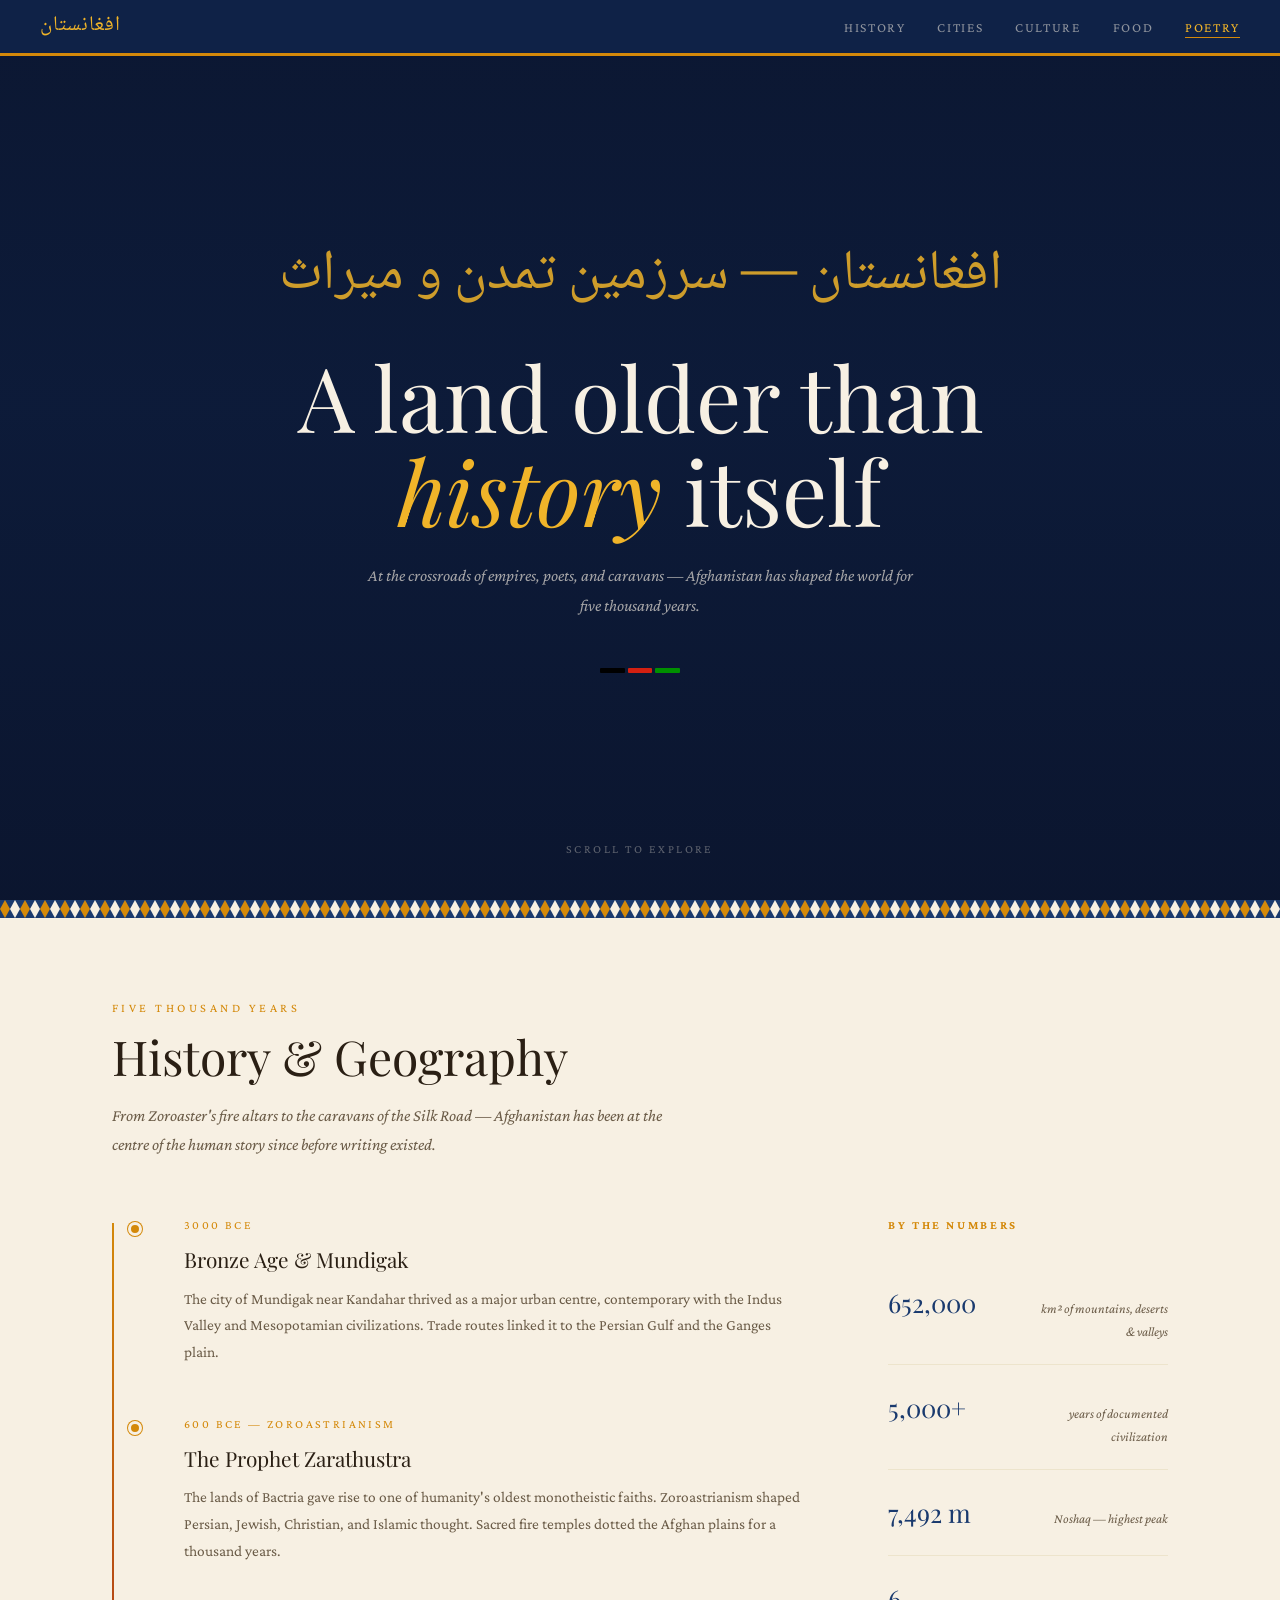
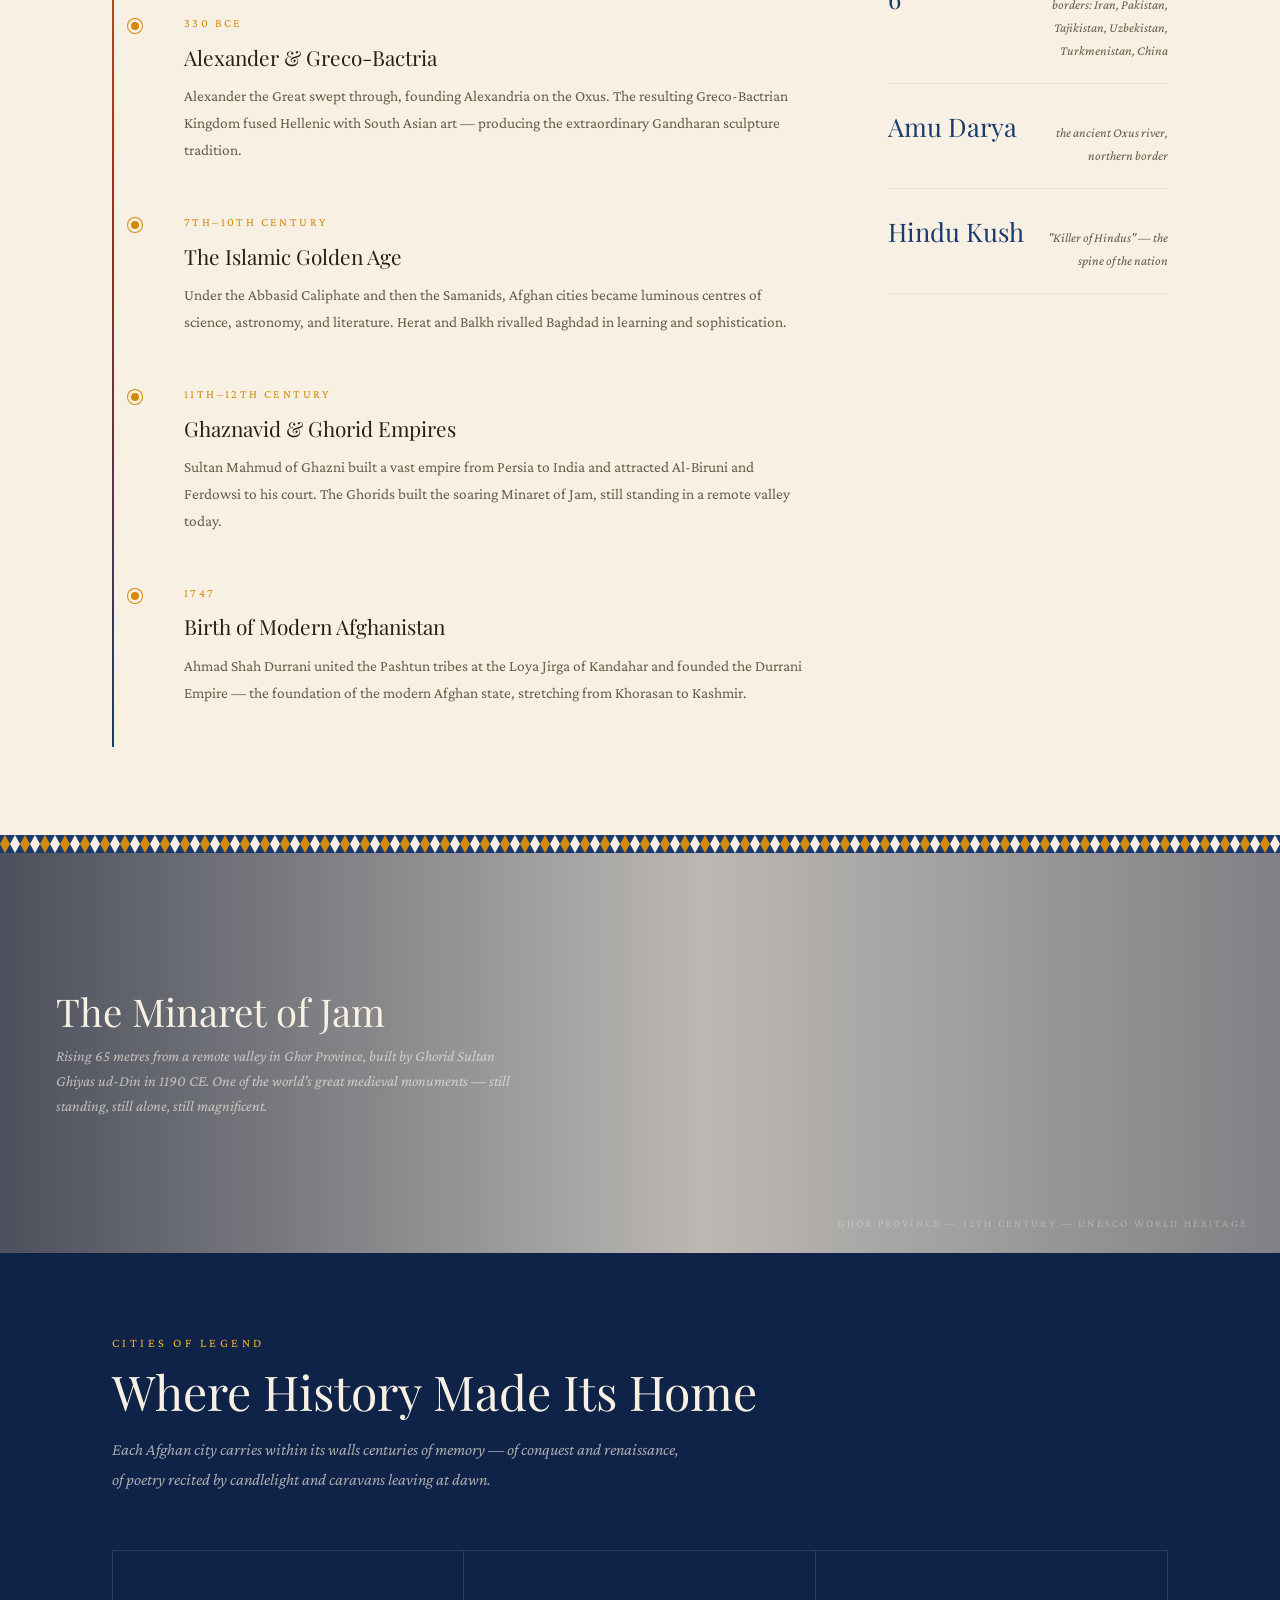
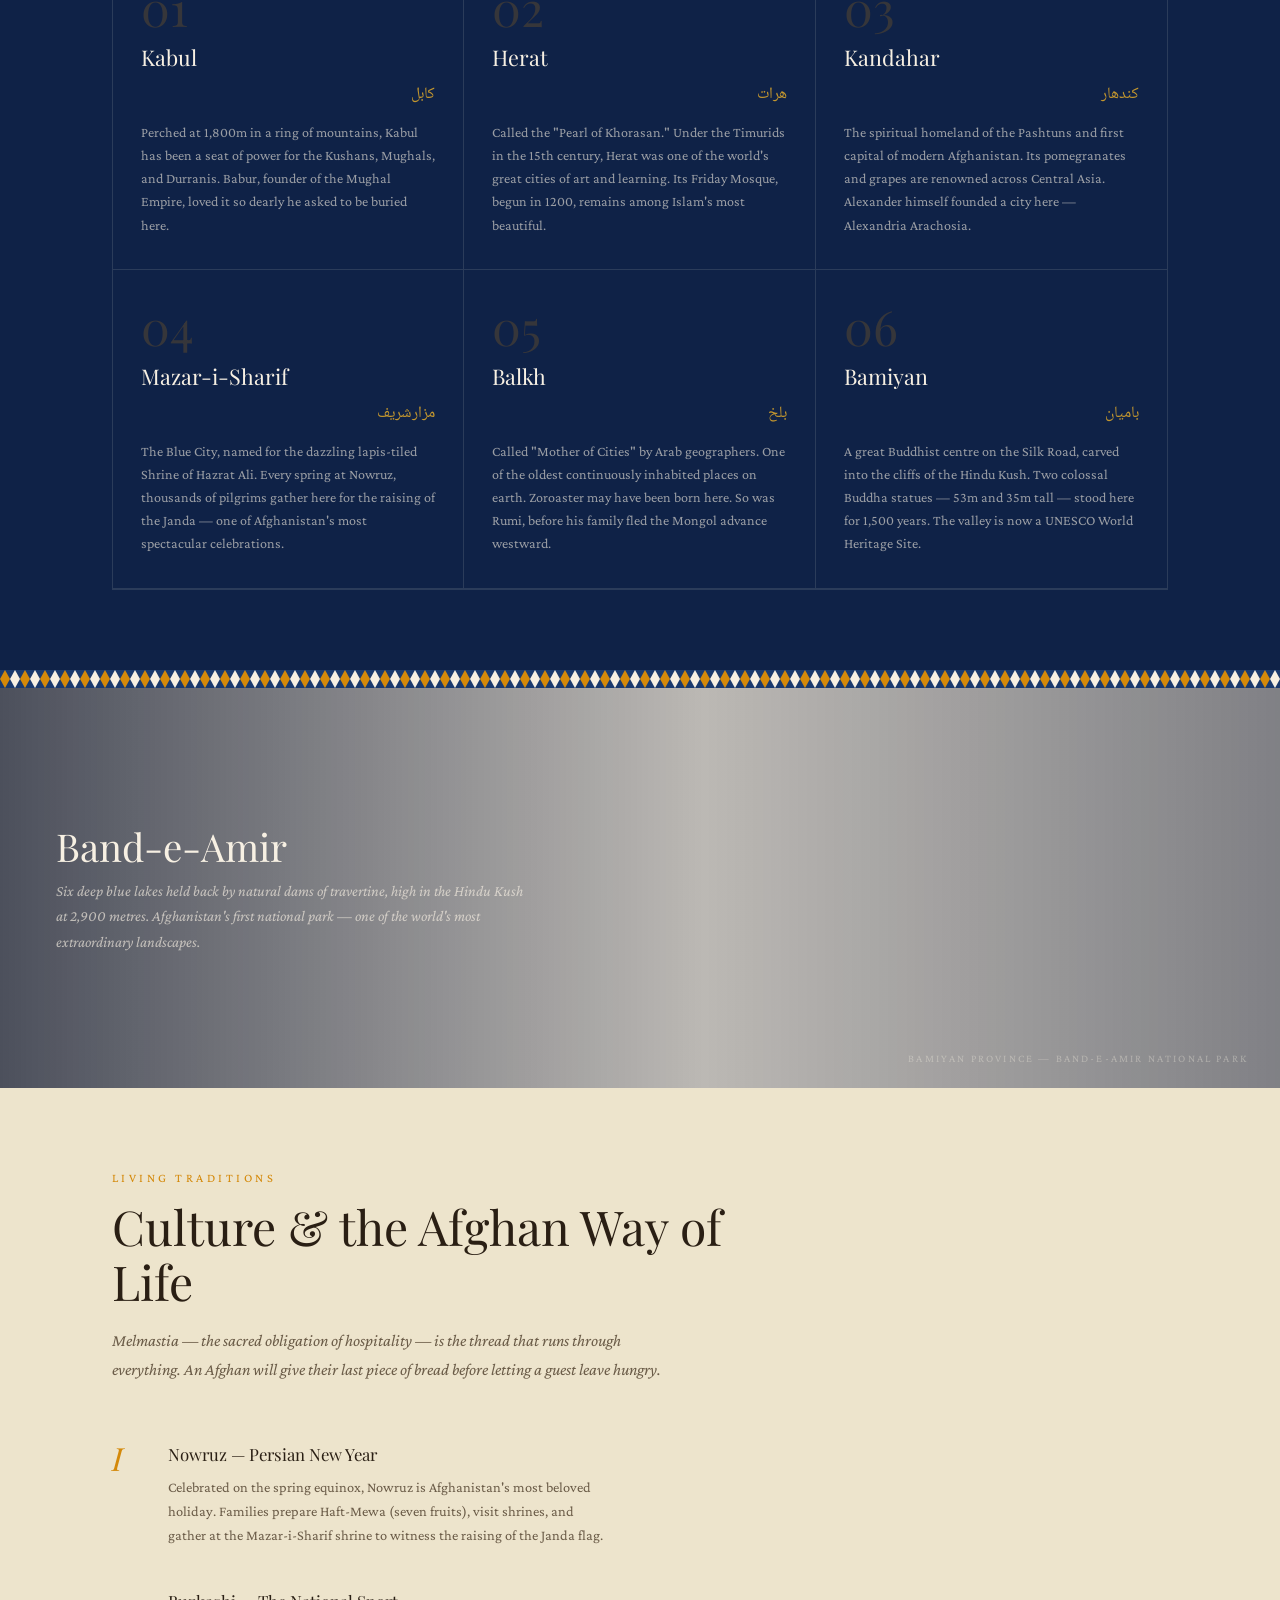
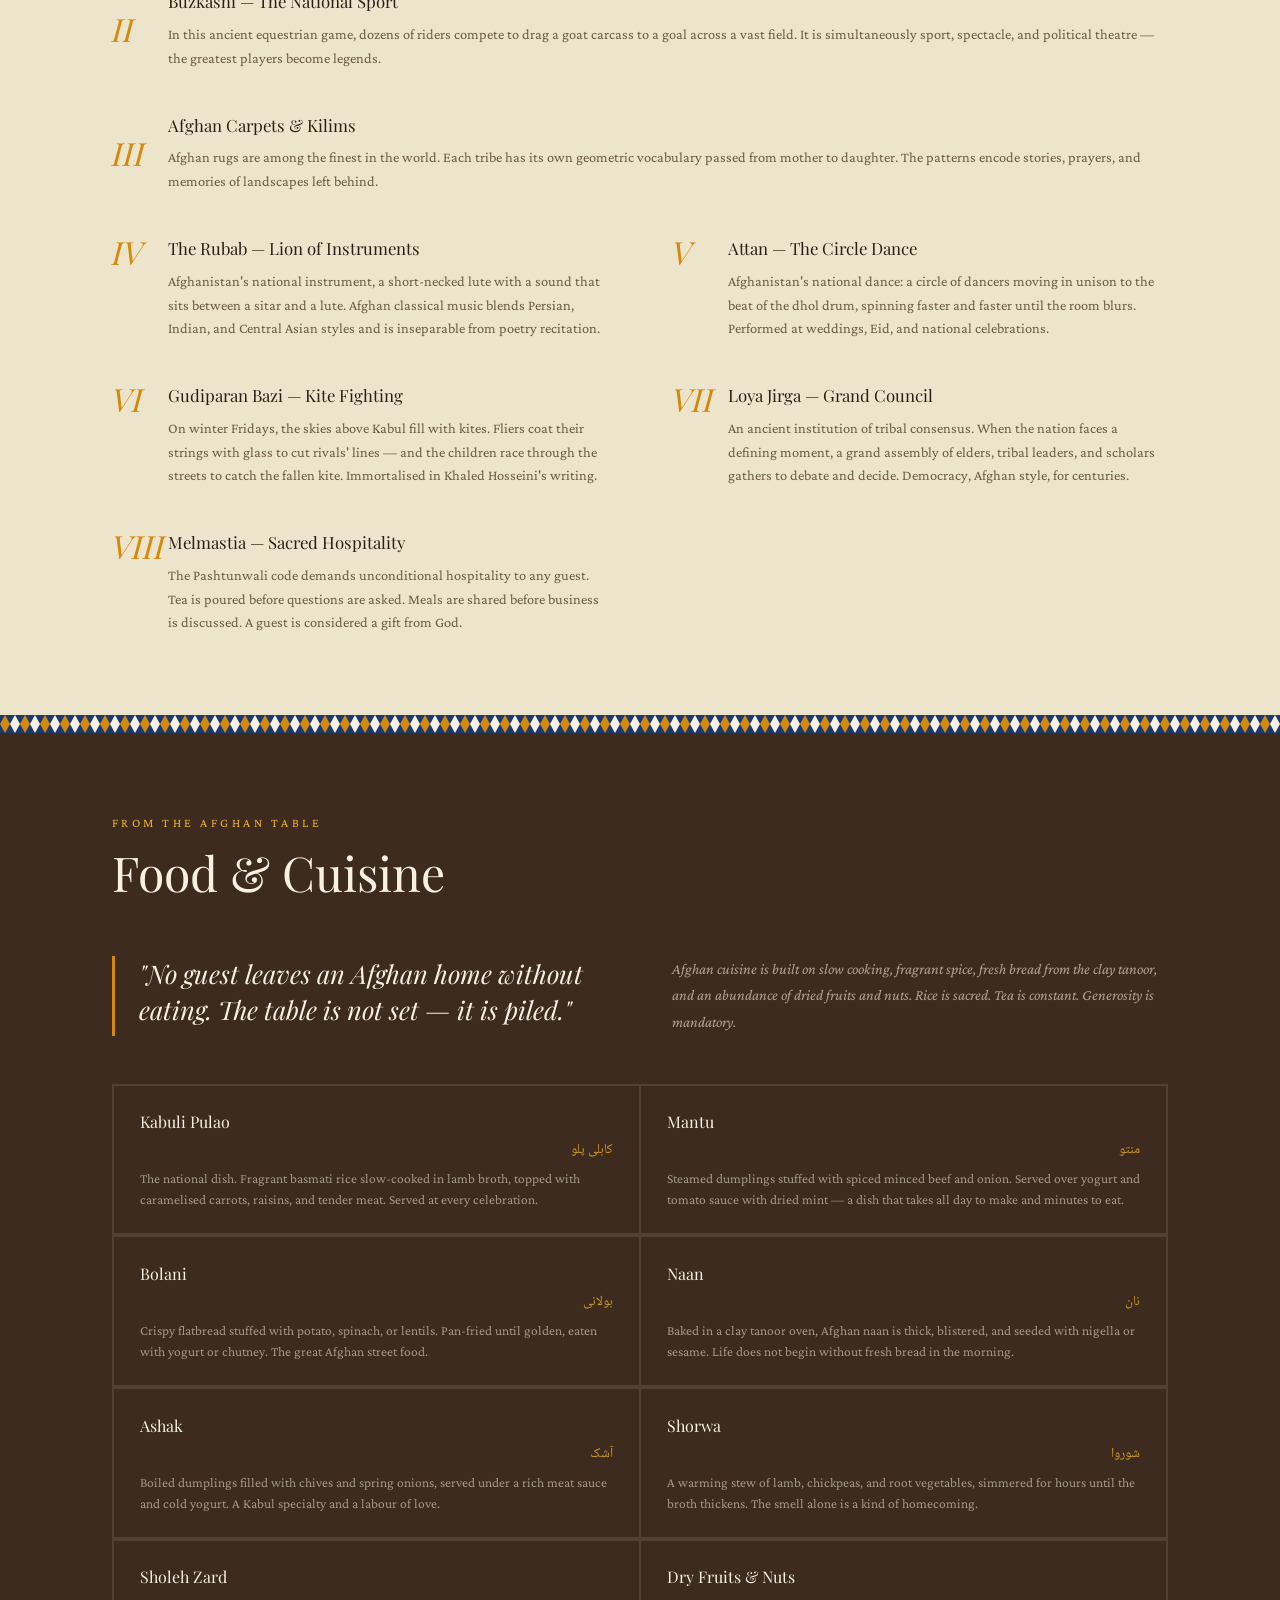
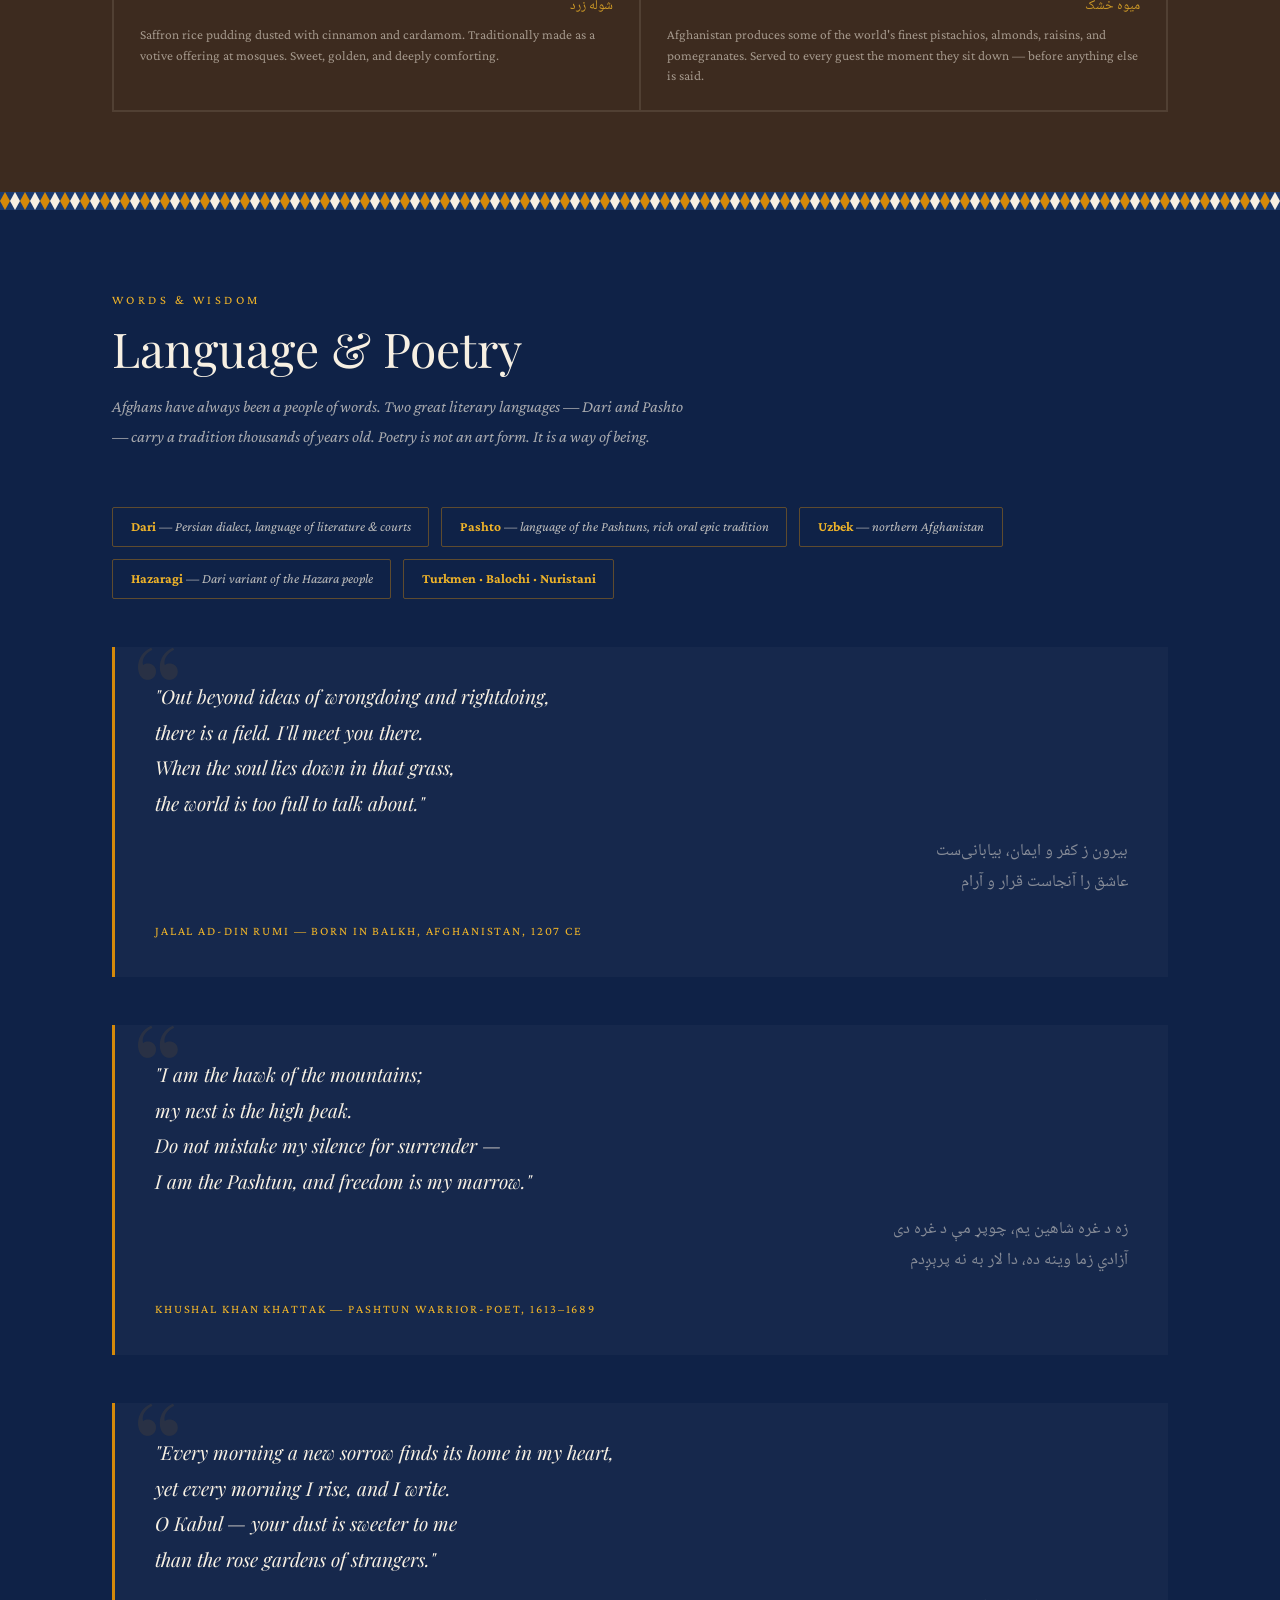
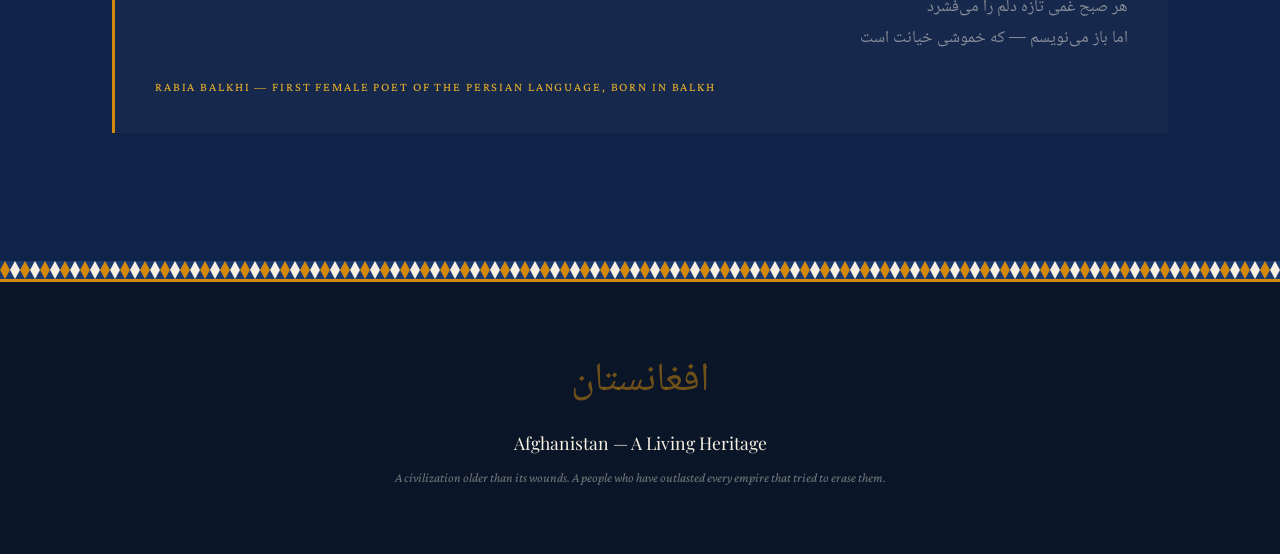
==== index.html @ 5bff072f "improved style" ====
<!DOCTYPE html>
<html lang="en">

<head>
  <meta charset="UTF-8" />
  <meta name="viewport" content="width=device-width, initial-scale=1.0" />
  <title>Afghanistan — A Living Heritage</title>
  <link rel="preconnect" href="https://fonts.googleapis.com">
  <link href="https://fonts.googleapis.com/css2?family=Playfair+Display:ital,wght@0,400;0,700;1,400&family=Crimson+Pro:ital,wght@0,400;0,600;1,400&family=Noto+Naskh+Arabic&display=swap" rel="stylesheet">
  <link rel="stylesheet" href="style.css">
</head>

<body>

  <!-- NAV -->
  <nav>
    <a class="wordmark" href="index.html" lang="fa">افغانستان</a>
    <button class="nav-toggle" id="navToggle" aria-label="Menu" aria-expanded="false">
      <span></span><span></span><span></span>
    </button>
    <ul id="navMenu">
      <li><a href="#history">History</a></li>
      <li><a href="#cities">Cities</a></li>
      <li><a href="#culture">Culture</a></li>
      <li><a href="#food">Food</a></li>
      <li><a href="#poetry">Poetry</a></li>
    </ul>
  </nav>

  <!-- HERO -->
  <div class="hero" style="background-image: linear-gradient(to bottom, rgba(10,18,40,0.68) 0%, rgba(10,18,40,0.45) 45%, rgba(10,18,40,0.78) 100%), url('https://upload.wikimedia.org/wikipedia/commons/thumb/b/b2/Lake_in_National_park_in_Band-e_Amir%2C_Bamyan.JPG/1280px-Lake_in_National_park_in_Band-e_Amir%2C_Bamyan.JPG');">
    <div class="hero-dari" lang="fa">افغانستان — سرزمین تمدن و میراث</div>
    <h1>A land older than<br /><em>history</em> itself</h1>
    <p class="hero-sub">At the crossroads of empires, poets, and caravans — Afghanistan has shaped the world for five thousand years.</p>
    <div class="flag-bar">
      <span class="bl"></span>
      <span class="rd"></span>
      <span class="gn"></span>
    </div>
    <div class="hero-scroll">Scroll to explore</div>
  </div>

  <div class="carpet-border"></div>

  <!-- HISTORY -->
  <div class="section-light" id="history">
    <div class="wrap">
      <div class="sh">
        <span class="kicker">Five Thousand Years</span>
        <h2>History &amp; Geography</h2>
        <p class="intro">From Zoroaster's fire altars to the caravans of the Silk Road — Afghanistan has been at the centre of the human story since before writing existed.</p>
      </div>

      <div class="history-layout">
        <div class="timeline">
          <div class="tl-item">
            <div class="era">3000 BCE</div>
            <h3>Bronze Age &amp; Mundigak</h3>
            <p>The city of Mundigak near Kandahar thrived as a major urban centre, contemporary with the Indus Valley and Mesopotamian civilizations. Trade routes linked it to the Persian Gulf and the Ganges plain.</p>
          </div>
          <div class="tl-item">
            <div class="era">600 BCE — Zoroastrianism</div>
            <h3>The Prophet Zarathustra</h3>
            <p>The lands of Bactria gave rise to one of humanity's oldest monotheistic faiths. Zoroastrianism shaped Persian, Jewish, Christian, and Islamic thought. Sacred fire temples dotted the Afghan plains for a thousand years.</p>
          </div>
          <div class="tl-item">
            <div class="era">330 BCE</div>
            <h3>Alexander &amp; Greco-Bactria</h3>
            <p>Alexander the Great swept through, founding Alexandria on the Oxus. The resulting Greco-Bactrian Kingdom fused Hellenic with South Asian art — producing the extraordinary Gandharan sculpture tradition.</p>
          </div>
          <div class="tl-item">
            <div class="era">7th–10th Century</div>
            <h3>The Islamic Golden Age</h3>
            <p>Under the Abbasid Caliphate and then the Samanids, Afghan cities became luminous centres of science, astronomy, and literature. Herat and Balkh rivalled Baghdad in learning and sophistication.</p>
          </div>
          <div class="tl-item">
            <div class="era">11th–12th Century</div>
            <h3>Ghaznavid &amp; Ghorid Empires</h3>
            <p>Sultan Mahmud of Ghazni built a vast empire from Persia to India and attracted Al-Biruni and Ferdowsi to his court. The Ghorids built the soaring Minaret of Jam, still standing in a remote valley today.</p>
          </div>
          <div class="tl-item">
            <div class="era">1747</div>
            <h3>Birth of Modern Afghanistan</h3>
            <p>Ahmad Shah Durrani united the Pashtun tribes at the Loya Jirga of Kandahar and founded the Durrani Empire — the foundation of the modern Afghan state, stretching from Khorasan to Kashmir.</p>
          </div>
        </div>

        <div class="geo-aside">
          <h3>By the Numbers</h3>
          <div class="geo-stat">
            <span class="val">652,000</span>
            <span class="lbl">km² of mountains, deserts &amp; valleys</span>
          </div>
          <div class="geo-stat">
            <span class="val">5,000+</span>
            <span class="lbl">years of documented civilization</span>
          </div>
          <div class="geo-stat">
            <span class="val">7,492 m</span>
            <span class="lbl">Noshaq — highest peak</span>
          </div>
          <div class="geo-stat">
            <span class="val">6</span>
            <span class="lbl">borders: Iran, Pakistan, Tajikistan, Uzbekistan, Turkmenistan, China</span>
          </div>
          <div class="geo-stat">
            <span class="val">Amu Darya</span>
            <span class="lbl">the ancient Oxus river, northern border</span>
          </div>
          <div class="geo-stat">
            <span class="val">Hindu Kush</span>
            <span class="lbl">"Killer of Hindus" — the spine of the nation</span>
          </div>
        </div>
      </div>
    </div>
  </div>

  <div class="carpet-border invert"></div>

  <!-- PHOTO BREAK: Minaret of Jam -->
  <div class="photo-break" style="background-image: url('https://upload.wikimedia.org/wikipedia/commons/thumb/2/22/Minaret_of_Jam_from_Hari_rud_bank.jpg/1280px-Minaret_of_Jam_from_Hari_rud_bank.jpg');">
    <div class="photo-break-text">
      <h3>The Minaret of Jam</h3>
      <p>Rising 65 metres from a remote valley in Ghor Province, built by Ghorid Sultan Ghiyas ud-Din in 1190 CE. One of the world's great medieval monuments — still standing, still alone, still magnificent.</p>
    </div>
    <span class="photo-break-caption">Ghor Province &mdash; 12th Century &mdash; UNESCO World Heritage</span>
  </div>

  <!-- CITIES -->
  <div class="section-dark" id="cities">
    <div class="wrap">
      <div class="sh">
        <span class="kicker">Cities of Legend</span>
        <h2>Where History Made Its Home</h2>
        <p class="intro">Each Afghan city carries within its walls centuries of memory — of conquest and renaissance, of poetry recited by candlelight and caravans leaving at dawn.</p>
      </div>

      <div class="cities-grid">
        <div class="city-card">
          <img class="city-img" src="https://upload.wikimedia.org/wikipedia/commons/thumb/5/5b/Kabul_Afghanistan%2C_place_where_I_live.jpg/640px-Kabul_Afghanistan%2C_place_where_I_live.jpg" alt="Kabul city view" loading="lazy" onerror="this.style.display='none'">
          <div class="city-num">01</div>
          <h3>Kabul</h3>
          <div class="city-dari" lang="fa">کابل</div>
          <p>Perched at 1,800m in a ring of mountains, Kabul has been a seat of power for the Kushans, Mughals, and Durranis. Babur, founder of the Mughal Empire, loved it so dearly he asked to be buried here.</p>
        </div>
        <div class="city-card">
          <img class="city-img" src="https://upload.wikimedia.org/wikipedia/commons/thumb/a/a4/Friday_Mosque_in_Herat%2C_Afghanistan.jpg/640px-Friday_Mosque_in_Herat%2C_Afghanistan.jpg" alt="Herat Friday Mosque" loading="lazy" onerror="this.style.display='none'">
          <div class="city-num">02</div>
          <h3>Herat</h3>
          <div class="city-dari" lang="fa">هرات</div>
          <p>Called the "Pearl of Khorasan." Under the Timurids in the 15th century, Herat was one of the world's great cities of art and learning. Its Friday Mosque, begun in 1200, remains among Islam's most beautiful.</p>
        </div>
        <div class="city-card">
          <img class="city-img" src="https://upload.wikimedia.org/wikipedia/commons/thumb/5/52/Mountains_in_Afghanistan.JPG/640px-Mountains_in_Afghanistan.JPG" alt="Kandahar region landscape" loading="lazy" onerror="this.style.display='none'">
          <div class="city-num">03</div>
          <h3>Kandahar</h3>
          <div class="city-dari" lang="fa">کندهار</div>
          <p>The spiritual homeland of the Pashtuns and first capital of modern Afghanistan. Its pomegranates and grapes are renowned across Central Asia. Alexander himself founded a city here — Alexandria Arachosia.</p>
        </div>
        <div class="city-card">
          <img class="city-img" src="https://upload.wikimedia.org/wikipedia/commons/thumb/5/59/Rowza_Shrine_Hazrat_Ali_Mazar-e_Sharif_Afghanistan.jpg/640px-Rowza_Shrine_Hazrat_Ali_Mazar-e_Sharif_Afghanistan.jpg" alt="Shrine of Hazrat Ali, Mazar-i-Sharif" loading="lazy" onerror="this.style.display='none'">
          <div class="city-num">04</div>
          <h3>Mazar-i-Sharif</h3>
          <div class="city-dari" lang="fa">مزارشریف</div>
          <p>The Blue City, named for the dazzling lapis-tiled Shrine of Hazrat Ali. Every spring at Nowruz, thousands of pilgrims gather here for the raising of the Janda — one of Afghanistan's most spectacular celebrations.</p>
        </div>
        <div class="city-card">
          <img class="city-img" src="https://upload.wikimedia.org/wikipedia/commons/thumb/0/0e/Balkh_Afghanistan.jpg/640px-Balkh_Afghanistan.jpg" alt="Balkh ancient city" loading="lazy" onerror="this.style.display='none'">
          <div class="city-num">05</div>
          <h3>Balkh</h3>
          <div class="city-dari" lang="fa">بلخ</div>
          <p>Called "Mother of Cities" by Arab geographers. One of the oldest continuously inhabited places on earth. Zoroaster may have been born here. So was Rumi, before his family fled the Mongol advance westward.</p>
        </div>
        <div class="city-card">
          <img class="city-img" src="https://upload.wikimedia.org/wikipedia/commons/thumb/1/16/Bamyan_Valley_in_2012.jpg/640px-Bamyan_Valley_in_2012.jpg" alt="Bamiyan Valley" loading="lazy" onerror="this.style.display='none'">
          <div class="city-num">06</div>
          <h3>Bamiyan</h3>
          <div class="city-dari" lang="fa">بامیان</div>
          <p>A great Buddhist centre on the Silk Road, carved into the cliffs of the Hindu Kush. Two colossal Buddha statues — 53m and 35m tall — stood here for 1,500 years. The valley is now a UNESCO World Heritage Site.</p>
        </div>
      </div>
    </div>
  </div>

  <div class="carpet-border"></div>

  <!-- PHOTO BREAK: Band-e-Amir -->
  <div class="photo-break" style="background-image: url('https://upload.wikimedia.org/wikipedia/commons/thumb/b/b2/Lake_in_National_park_in_Band-e_Amir%2C_Bamyan.JPG/1280px-Lake_in_National_park_in_Band-e_Amir%2C_Bamyan.JPG'); background-position: center 60%;">
    <div class="photo-break-text">
      <h3>Band-e-Amir</h3>
      <p>Six deep blue lakes held back by natural dams of travertine, high in the Hindu Kush at 2,900 metres. Afghanistan's first national park — one of the world's most extraordinary landscapes.</p>
    </div>
    <span class="photo-break-caption">Bamiyan Province &mdash; Band-e-Amir National Park</span>
  </div>

  <!-- CULTURE -->
  <div class="section-parch" id="culture">
    <div class="wrap">
      <div class="sh">
        <span class="kicker">Living Traditions</span>
        <h2>Culture &amp; the Afghan Way of Life</h2>
        <p class="intro">Melmastia — the sacred obligation of hospitality — is the thread that runs through everything. An Afghan will give their last piece of bread before letting a guest leave hungry.</p>
      </div>

      <div class="culture-grid">
        <div class="cult-item">
          <span class="marker">I</span>
          <div>
            <h3>Nowruz — Persian New Year</h3>
            <p>Celebrated on the spring equinox, Nowruz is Afghanistan's most beloved holiday. Families prepare Haft-Mewa (seven fruits), visit shrines, and gather at the Mazar-i-Sharif shrine to witness the raising of the Janda flag.</p>
          </div>
        </div>
        <div class="cult-item-wide cult-item">
          <img src="https://upload.wikimedia.org/wikipedia/commons/thumb/a/a5/Nowruz_Buzkashi_Match_in_Mazar_%285778260045%29.jpg/640px-Nowruz_Buzkashi_Match_in_Mazar_%285778260045%29.jpg" alt="Buzkashi match in Mazar-i-Sharif" loading="lazy" onerror="this.style.display='none'">
          <span class="marker">II</span>
          <div>
            <h3>Buzkashi — The National Sport</h3>
            <p>In this ancient equestrian game, dozens of riders compete to drag a goat carcass to a goal across a vast field. It is simultaneously sport, spectacle, and political theatre — the greatest players become legends.</p>
          </div>
        </div>
        <div class="cult-item-wide cult-item">
          <img src="https://upload.wikimedia.org/wikipedia/commons/thumb/8/87/Afghan_Carpet_Seller.jpg/640px-Afghan_Carpet_Seller.jpg" alt="Afghan carpet seller" loading="lazy" onerror="this.style.display='none'">
          <span class="marker">III</span>
          <div>
            <h3>Afghan Carpets &amp; Kilims</h3>
            <p>Afghan rugs are among the finest in the world. Each tribe has its own geometric vocabulary passed from mother to daughter. The patterns encode stories, prayers, and memories of landscapes left behind.</p>
          </div>
        </div>
        <div class="cult-item">
          <span class="marker">IV</span>
          <div>
            <h3>The Rubab — Lion of Instruments</h3>
            <p>Afghanistan's national instrument, a short-necked lute with a sound that sits between a sitar and a lute. Afghan classical music blends Persian, Indian, and Central Asian styles and is inseparable from poetry recitation.</p>
          </div>
        </div>
        <div class="cult-item">
          <span class="marker">V</span>
          <div>
            <h3>Attan — The Circle Dance</h3>
            <p>Afghanistan's national dance: a circle of dancers moving in unison to the beat of the dhol drum, spinning faster and faster until the room blurs. Performed at weddings, Eid, and national celebrations.</p>
          </div>
        </div>
        <div class="cult-item">
          <span class="marker">VI</span>
          <div>
            <h3>Gudiparan Bazi — Kite Fighting</h3>
            <p>On winter Fridays, the skies above Kabul fill with kites. Fliers coat their strings with glass to cut rivals' lines — and the children race through the streets to catch the fallen kite. Immortalised in Khaled Hosseini's writing.</p>
          </div>
        </div>
        <div class="cult-item">
          <span class="marker">VII</span>
          <div>
            <h3>Loya Jirga — Grand Council</h3>
            <p>An ancient institution of tribal consensus. When the nation faces a defining moment, a grand assembly of elders, tribal leaders, and scholars gathers to debate and decide. Democracy, Afghan style, for centuries.</p>
          </div>
        </div>
        <div class="cult-item">
          <span class="marker">VIII</span>
          <div>
            <h3>Melmastia — Sacred Hospitality</h3>
            <p>The Pashtunwali code demands unconditional hospitality to any guest. Tea is poured before questions are asked. Meals are shared before business is discussed. A guest is considered a gift from God.</p>
          </div>
        </div>
      </div>
    </div>
  </div>

  <div class="carpet-border invert"></div>

  <!-- FOOD -->
  <div class="section-earth" id="food">
    <div class="wrap">
      <div class="sh">
        <span class="kicker">From the Afghan Table</span>
        <h2>Food &amp; Cuisine</h2>
      </div>

      <div class="food-intro-layout">
        <p class="food-quote">"No guest leaves an Afghan home without eating. The table is not set — it is piled."</p>
        <p style="color:rgba(247,240,227,0.6); font-style:italic; font-size:0.95rem; align-self:center;">
          Afghan cuisine is built on slow cooking, fragrant spice, fresh bread from the clay tanoor,
          and an abundance of dried fruits and nuts. Rice is sacred. Tea is constant. Generosity is mandatory.
        </p>
      </div>

      <div class="food-list">
        <div class="food-row">
          <div class="food-item">
            <h4>Kabuli Pulao</h4>
            <div class="dari" lang="fa">کابلی پلو</div>
            <p>The national dish. Fragrant basmati rice slow-cooked in lamb broth, topped with caramelised carrots, raisins, and tender meat. Served at every celebration.</p>
          </div>
          <div class="food-item">
            <h4>Mantu</h4>
            <div class="dari" lang="fa">منتو</div>
            <p>Steamed dumplings stuffed with spiced minced beef and onion. Served over yogurt and tomato sauce with dried mint — a dish that takes all day to make and minutes to eat.</p>
          </div>
        </div>
        <div class="food-row">
          <div class="food-item">
            <h4>Bolani</h4>
            <div class="dari" lang="fa">بولانی</div>
            <p>Crispy flatbread stuffed with potato, spinach, or lentils. Pan-fried until golden, eaten with yogurt or chutney. The great Afghan street food.</p>
          </div>
          <div class="food-item">
            <h4>Naan</h4>
            <div class="dari" lang="fa">نان</div>
            <p>Baked in a clay tanoor oven, Afghan naan is thick, blistered, and seeded with nigella or sesame. Life does not begin without fresh bread in the morning.</p>
          </div>
        </div>
        <div class="food-row">
          <div class="food-item">
            <h4>Ashak</h4>
            <div class="dari" lang="fa">آشک</div>
            <p>Boiled dumplings filled with chives and spring onions, served under a rich meat sauce and cold yogurt. A Kabul specialty and a labour of love.</p>
          </div>
          <div class="food-item">
            <h4>Shorwa</h4>
            <div class="dari" lang="fa">شوروا</div>
            <p>A warming stew of lamb, chickpeas, and root vegetables, simmered for hours until the broth thickens. The smell alone is a kind of homecoming.</p>
          </div>
        </div>
        <div class="food-row">
          <div class="food-item">
            <h4>Sholeh Zard</h4>
            <div class="dari" lang="fa">شوله زرد</div>
            <p>Saffron rice pudding dusted with cinnamon and cardamom. Traditionally made as a votive offering at mosques. Sweet, golden, and deeply comforting.</p>
          </div>
          <div class="food-item">
            <h4>Dry Fruits &amp; Nuts</h4>
            <div class="dari" lang="fa">میوه خشک</div>
            <p>Afghanistan produces some of the world's finest pistachios, almonds, raisins, and pomegranates. Served to every guest the moment they sit down — before anything else is said.</p>
          </div>
        </div>
      </div>
    </div>
  </div>

  <div class="carpet-border"></div>

  <!-- POETRY & LANGUAGE -->
  <div class="section-dark" id="poetry">
    <div class="wrap">
      <div class="sh">
        <span class="kicker">Words &amp; Wisdom</span>
        <h2>Language &amp; Poetry</h2>
        <p class="intro">Afghans have always been a people of words. Two great literary languages — Dari and Pashto — carry a tradition thousands of years old. Poetry is not an art form. It is a way of being.</p>
      </div>

      <div class="lang-row">
        <span class="lang-pill"><strong>Dari</strong> — Persian dialect, language of literature &amp; courts</span>
        <span class="lang-pill"><strong>Pashto</strong> — language of the Pashtuns, rich oral epic tradition</span>
        <span class="lang-pill"><strong>Uzbek</strong> — northern Afghanistan</span>
        <span class="lang-pill"><strong>Hazaragi</strong> — Dari variant of the Hazara people</span>
        <span class="lang-pill"><strong>Turkmen · Balochi · Nuristani</strong></span>
      </div>

      <div class="poem-block">
        <blockquote>
          "Out beyond ideas of wrongdoing and rightdoing,<br />
          there is a field. I'll meet you there.<br />
          When the soul lies down in that grass,<br />
          the world is too full to talk about."
        </blockquote>
        <div class="arabic" lang="fa">
          بیرون ز کفر و ایمان، بیابانی‌ست<br />
          عاشق را آنجاست قرار و آرام
        </div>
        <cite>Jalal ad-Din Rumi — Born in Balkh, Afghanistan, 1207 CE</cite>
      </div>

      <div class="poem-block">
        <blockquote>
          "I am the hawk of the mountains;<br />
          my nest is the high peak.<br />
          Do not mistake my silence for surrender —<br />
          I am the Pashtun, and freedom is my marrow."
        </blockquote>
        <div class="arabic" lang="ps">
          زه د غره شاهین یم، چوپړ مې د غره دی<br />
          آزادي زما وینه ده، دا لار به نه پرېږدم
        </div>
        <cite>Khushal Khan Khattak — Pashtun Warrior-Poet, 1613–1689</cite>
      </div>

      <div class="poem-block">
        <blockquote>
          "Every morning a new sorrow finds its home in my heart,<br />
          yet every morning I rise, and I write.<br />
          O Kabul — your dust is sweeter to me<br />
          than the rose gardens of strangers."
        </blockquote>
        <div class="arabic" lang="fa">
          هر صبح غمی تازه دلم را می‌فشرد<br />
          اما باز می‌نویسم — که خموشی خیانت است
        </div>
        <cite>Rabia Balkhi — First female poet of the Persian language, born in Balkh</cite>
      </div>
    </div>
  </div>

  <div class="carpet-border invert"></div>

  <!-- FOOTER -->
  <footer>
    <div class="footer-dari" lang="fa">افغانستان</div>
    <div class="footer-title">Afghanistan — A Living Heritage</div>
    <p>A civilization older than its wounds. A people who have outlasted every empire that tried to erase them.</p>
  </footer>

  <script>
    // ── Hamburger toggle ──────────────────────
    const toggle = document.getElementById('navToggle');
    const menu = document.getElementById('navMenu');

    toggle.addEventListener('click', () => {
      const open = menu.classList.toggle('open');
      toggle.classList.toggle('open', open);
      toggle.setAttribute('aria-expanded', open);
    });

    // Close menu when a link is clicked
    menu.querySelectorAll('a').forEach(a => {
      a.addEventListener('click', () => {
        menu.classList.remove('open');
        toggle.classList.remove('open');
        toggle.setAttribute('aria-expanded', false);
      });
    });

    // ── Active nav link on scroll ─────────────
    const sections = document.querySelectorAll('div[id], section[id]');
    const navLinks = document.querySelectorAll('#navMenu a');

    const observer = new IntersectionObserver(entries => {
      entries.forEach(entry => {
        if (entry.isIntersecting) {
          navLinks.forEach(link => {
            link.classList.toggle(
              'active',
              link.getAttribute('href') === '#' + entry.target.id
            );
          });
        }
      });
    }, {
      rootMargin: '-20% 0px -60% 0px',
      threshold: 0
    });

    sections.forEach(s => observer.observe(s));
  </script>
</body>

</html>
---- style.css ----
/* ─── RESET ─────────────────────────────── */
*, *::before, *::after {
  margin: 0;
  padding: 0;
  box-sizing: border-box;
}

html { scroll-behavior: smooth; }

/* ─── PALETTE ────────────────────────────── */
:root {
  --lapis:        #1a3a6e; /* lapis lazuli — the stone of Afghanistan */
  --lapis-dk:     #0f2247;
  --lapis-lt:     #2a5299;
  --saffron:      #d4890a; /* saffron fields */
  --saffron-lt:   #f0b429;
  --pomegranate:  #a82c1a; /* pomegranate red */
  --earth:        #8b5e3c; /* dried mud walls */
  --cream:        #f7f0e3; /* undyed wool */
  --parchment:    #ede4cc; /* old manuscripts */
  --ink:          #2a1f14; /* walnut ink */
  --smoke:        #6b5c48;
}

/* ─── BASE ───────────────────────────────── */
body {
  font-family: 'Crimson Pro', Georgia, serif;
  background: var(--cream);
  color: var(--ink);
  font-size: 18px;
  line-height: 1.75;
  overflow-x: hidden;
}

/* ─── CARPET BORDER PATTERN ─────────────── */
.carpet-border {
  width: 100%;
  height: 18px;
  background-image: url("data:image/svg+xml,%3Csvg xmlns='http://www.w3.org/2000/svg' width='40' height='18'%3E%3Crect width='40' height='18' fill='%231a3a6e'/%3E%3Cpolygon points='0,9 5,0 10,9 5,18' fill='%23d4890a'/%3E%3Cpolygon points='10,9 15,0 20,9 15,18' fill='%23f7f0e3'/%3E%3Cpolygon points='20,9 25,0 30,9 25,18' fill='%23d4890a'/%3E%3Cpolygon points='30,9 35,0 40,9 35,18' fill='%23f7f0e3'/%3E%3C/svg%3E");
  background-repeat: repeat-x;
}

.carpet-border.invert { transform: scaleY(-1); }

/* ─── NAV ────────────────────────────────── */
nav {
  position: fixed;
  top: 0;
  left: 0;
  right: 0;
  z-index: 200;
  background: var(--lapis-dk);
  border-bottom: 3px solid var(--saffron);
  display: flex;
  align-items: center;
  justify-content: space-between;
  padding: 0 2.5rem;
  height: 56px;
}

nav .wordmark {
  font-family: 'Noto Naskh Arabic', serif;
  font-size: 1.3rem;
  color: var(--saffron-lt);
  letter-spacing: 0.05em;
  text-decoration: none;
}

nav ul {
  list-style: none;
  display: flex;
  gap: 2rem;
}

nav ul a {
  font-family: 'Crimson Pro', serif;
  font-size: 0.85rem;
  letter-spacing: 0.12em;
  text-transform: uppercase;
  color: rgba(247,240,227,0.55);
  text-decoration: none;
  padding-bottom: 2px;
  border-bottom: 1px solid transparent;
  transition: color 0.2s, border-color 0.2s;
}

nav ul a:hover { color: var(--saffron-lt); }

nav ul a.active {
  color: var(--saffron-lt);
  border-bottom-color: var(--saffron);
}

/* hamburger */
.nav-toggle {
  display: none;
  flex-direction: column;
  gap: 5px;
  cursor: pointer;
  padding: 4px;
  background: none;
  border: none;
}

.nav-toggle span {
  display: block;
  width: 24px;
  height: 2px;
  background: var(--saffron-lt);
  transition: transform 0.3s, opacity 0.3s;
}

.nav-toggle.open span:nth-child(1) { transform: translateY(7px) rotate(45deg); }
.nav-toggle.open span:nth-child(2) { opacity: 0; }
.nav-toggle.open span:nth-child(3) { transform: translateY(-7px) rotate(-45deg); }

@media (max-width: 700px) {
  nav { padding: 0 1.5rem; }

  .nav-toggle { display: flex; }

  nav ul {
    position: fixed;
    top: 56px;
    left: 0;
    right: 0;
    background: var(--lapis-dk);
    border-bottom: 3px solid var(--saffron);
    flex-direction: column;
    gap: 0;
    padding: 0.5rem 0 1rem;
    transform: translateY(-110%);
    transition: transform 0.3s ease;
    z-index: 199;
  }

  nav ul.open { transform: translateY(0); }

  nav ul li a {
    display: block;
    padding: 0.75rem 1.5rem;
    font-size: 1rem;
    border-bottom: none;
  }

  nav ul a.active {
    color: var(--saffron-lt);
    background: rgba(212,137,10,0.08);
  }
}

/* ─── HERO ───────────────────────────────── */
.hero {
  min-height: 100vh;
  background-color: var(--lapis-dk);
  background-size: cover;
  background-position: center;
  display: flex;
  flex-direction: column;
  align-items: center;
  justify-content: center;
  text-align: center;
  padding: 7rem 2rem 5rem;
  position: relative;
}

.hero-dari {
  font-family: 'Noto Naskh Arabic', serif;
  font-size: clamp(2rem, 5vw, 3.5rem);
  color: var(--saffron-lt);
  margin-bottom: 1.5rem;
  direction: rtl;
  opacity: 0.85;
}

.hero h1 {
  font-family: 'Playfair Display', serif;
  font-size: clamp(2.8rem, 7vw, 6rem);
  font-weight: 400;
  color: var(--cream);
  line-height: 1.05;
  max-width: 860px;
  margin-bottom: 1.5rem;
}

.hero h1 em {
  font-style: italic;
  color: var(--saffron-lt);
}

.hero-sub {
  max-width: 560px;
  color: rgba(247,240,227,0.65);
  font-size: 1.05rem;
  font-style: italic;
  margin-bottom: 3rem;
}

/* Afghan flag bar */
.flag-bar {
  display: flex;
  width: 80px;
  height: 5px;
  gap: 3px;
  margin: 0 auto 2rem;
}

.flag-bar span { flex: 1; border-radius: 1px; }
.flag-bar .bl { background: #000; }
.flag-bar .rd { background: #D32011; }
.flag-bar .gn { background: #009000; }

.hero-scroll {
  position: absolute;
  bottom: 2.5rem;
  left: 50%;
  transform: translateX(-50%);
  font-family: 'Crimson Pro', serif;
  font-size: 0.75rem;
  letter-spacing: 0.2em;
  text-transform: uppercase;
  color: rgba(247,240,227,0.35);
}

/* ─── SECTION WRAPPERS ───────────────────── */
.section-light { background: var(--cream); }
.section-parch { background: var(--parchment); }
.section-dark  { background: var(--lapis-dk); color: var(--cream); }
.section-earth { background: #3d2b1f; color: var(--cream); }

.wrap {
  max-width: 1120px;
  margin: 0 auto;
  padding: 5rem 2rem;
}

/* ─── SECTION HEADER ─────────────────────── */
.sh {
  display: flex;
  flex-direction: column;
  margin-bottom: 3.5rem;
}

.sh .kicker {
  font-family: 'Crimson Pro', serif;
  font-size: 0.78rem;
  letter-spacing: 0.28em;
  text-transform: uppercase;
  color: var(--saffron);
  margin-bottom: 0.6rem;
}

.sh h2 {
  font-family: 'Playfair Display', serif;
  font-size: clamp(2rem, 4vw, 3rem);
  font-weight: 400;
  line-height: 1.15;
  max-width: 700px;
}

.section-dark .sh .kicker,
.section-earth .sh .kicker { color: var(--saffron-lt); }

.section-dark .sh h2,
.section-earth .sh h2 { color: var(--cream); }

.sh .intro {
  margin-top: 1rem;
  max-width: 580px;
  font-size: 1.05rem;
  font-style: italic;
  color: var(--smoke);
}

.section-dark .sh .intro,
.section-earth .sh .intro { color: rgba(247,240,227,0.65); }

/* ─── HISTORY TIMELINE ───────────────────── */
.timeline {
  position: relative;
  padding-left: 2rem;
}

.timeline::before {
  content: '';
  position: absolute;
  left: 0;
  top: 0.5rem;
  bottom: 0.5rem;
  width: 2px;
  background: linear-gradient(to bottom, var(--saffron), var(--pomegranate), var(--lapis));
}

.tl-item {
  position: relative;
  padding: 0 0 3rem 2.5rem;
}

.tl-item::before {
  content: '';
  position: absolute;
  left: -1rem;
  top: 0.4rem;
  width: 14px;
  height: 14px;
  background: var(--saffron);
  border: 3px solid var(--cream);
  border-radius: 50%;
  box-shadow: 0 0 0 1px var(--saffron);
}

.tl-item .era {
  font-family: 'Crimson Pro', serif;
  font-size: 0.75rem;
  letter-spacing: 0.2em;
  text-transform: uppercase;
  color: var(--saffron);
  margin-bottom: 0.3rem;
}

.tl-item h3 {
  font-family: 'Playfair Display', serif;
  font-size: 1.3rem;
  font-weight: 400;
  margin-bottom: 0.5rem;
  color: var(--ink);
}

.tl-item p {
  font-size: 0.96rem;
  color: var(--smoke);
  max-width: 620px;
}

/* GEO STATS */
.history-layout {
  display: grid;
  grid-template-columns: 1fr 280px;
  gap: 4rem;
  align-items: start;
}

.geo-aside {
  position: sticky;
  top: 5rem;
}

.geo-aside h3 {
  font-family: 'Crimson Pro', serif;
  font-size: 0.75rem;
  letter-spacing: 0.22em;
  text-transform: uppercase;
  color: var(--saffron);
  margin-bottom: 1.5rem;
}

.geo-stat {
  padding: 1.25rem 0;
  border-bottom: 1px solid var(--parchment);
  display: flex;
  justify-content: space-between;
  align-items: baseline;
}

.geo-stat .val {
  font-family: 'Playfair Display', serif;
  font-size: 1.6rem;
  color: var(--lapis);
}

.geo-stat .lbl {
  font-size: 0.82rem;
  color: var(--smoke);
  text-align: right;
  max-width: 130px;
  font-style: italic;
}

@media (max-width: 768px) {
  .history-layout { grid-template-columns: 1fr; }
  .geo-aside { position: static; }
}

/* ─── CITIES ─────────────────────────────── */
.cities-grid {
  display: grid;
  grid-template-columns: repeat(3, 1fr);
  gap: 0;
  border: 1px solid rgba(247,240,227,0.12);
}

.city-card {
  padding: 2rem 1.75rem;
  border-right: 1px solid rgba(247,240,227,0.12);
  border-bottom: 1px solid rgba(247,240,227,0.12);
  transition: background 0.25s;
  cursor: default;
}

.city-card:hover { background: rgba(212,137,10,0.08); }

.city-card:nth-child(3n) { border-right: none; }

.city-card .city-num {
  font-family: 'Playfair Display', serif;
  font-size: 3rem;
  color: rgba(212,137,10,0.2);
  line-height: 1;
  margin-bottom: 0.5rem;
}

.city-card h3 {
  font-family: 'Playfair Display', serif;
  font-size: 1.35rem;
  font-weight: 400;
  color: var(--cream);
  margin-bottom: 0.25rem;
}

.city-card .city-dari {
  font-family: 'Noto Naskh Arabic', serif;
  font-size: 1rem;
  color: var(--saffron-lt);
  direction: rtl;
  margin-bottom: 0.75rem;
  opacity: 0.8;
}

.city-card p {
  font-size: 0.88rem;
  color: rgba(247,240,227,0.6);
  line-height: 1.65;
}

@media (max-width: 768px) {
  .cities-grid { grid-template-columns: 1fr 1fr; }
  .city-card:nth-child(3n) { border-right: 1px solid rgba(247,240,227,0.12); }
  .city-card:nth-child(2n) { border-right: none; }
}

@media (max-width: 480px) {
  .cities-grid { grid-template-columns: 1fr; }
  .city-card { border-right: none !important; }
}

/* ─── CITY IMAGE ─────────────────────────── */
.city-img {
  display: block;
  width: calc(100% + 3.5rem);
  margin: -2rem -1.75rem 1.5rem;
  height: 160px;
  object-fit: cover;
  opacity: 0.65;
  filter: brightness(0.85) sepia(20%);
  transition: opacity 0.35s, filter 0.35s;
}

.city-card:hover .city-img {
  opacity: 0.85;
  filter: brightness(0.95) sepia(8%);
}

/* ─── PHOTO BREAK ────────────────────────── */
.photo-break {
  height: 400px;
  background-size: cover;
  background-position: center 35%;
  background-attachment: fixed;
  position: relative;
  overflow: hidden;
}

@media (max-width: 768px) {
  .photo-break {
    height: 280px;
    background-attachment: scroll;
  }
  .photo-break-text {
    left: 1.5rem;
    right: 1.5rem;
    max-width: none;
  }
  .photo-break-text h3 { font-size: 1.4rem; }
}

.photo-break::after {
  content: '';
  position: absolute;
  inset: 0;
  background: linear-gradient(to right, rgba(10,18,40,0.72) 0%, rgba(10,18,40,0.25) 55%, rgba(10,18,40,0.5) 100%);
}

.photo-break-text {
  position: absolute;
  left: 3.5rem;
  top: 50%;
  transform: translateY(-50%);
  z-index: 2;
  max-width: 480px;
}

.photo-break-text h3 {
  font-family: 'Playfair Display', serif;
  font-size: clamp(1.6rem, 3vw, 2.4rem);
  font-weight: 400;
  color: var(--cream);
  margin-bottom: 0.6rem;
  line-height: 1.2;
}

.photo-break-text p {
  font-size: 0.95rem;
  color: rgba(247,240,227,0.65);
  font-style: italic;
  line-height: 1.65;
}

.photo-break-caption {
  position: absolute;
  bottom: 1.25rem;
  right: 2rem;
  z-index: 2;
  font-family: 'Crimson Pro', serif;
  font-size: 0.68rem;
  letter-spacing: 0.2em;
  text-transform: uppercase;
  color: rgba(247,240,227,0.35);
}

/* ─── CULTURE WIDE ITEM ──────────────────── */
.cult-item-wide {
  grid-column: span 2;
  display: grid;
  grid-template-columns: 320px 40px 1fr;
  gap: 0 1rem;
  align-items: center;
}

.cult-item-wide img {
  width: 100%;
  height: 210px;
  object-fit: cover;
  opacity: 0.8;
  filter: sepia(15%);
}

@media (max-width: 640px) {
  .cult-item-wide { grid-column: span 1; grid-template-columns: 40px 1fr; }
  .cult-item-wide img { display: none; }
}

/* ─── CULTURE ────────────────────────────── */
.culture-grid {
  display: grid;
  grid-template-columns: repeat(2, 1fr);
  gap: 2.5rem 4rem;
}

.cult-item {
  display: grid;
  grid-template-columns: 40px 1fr;
  gap: 1rem;
}

.cult-item .marker {
  font-family: 'Playfair Display', serif;
  font-size: 2rem;
  color: var(--saffron);
  line-height: 1.1;
  font-style: italic;
}

.cult-item h3 {
  font-family: 'Playfair Display', serif;
  font-size: 1.05rem;
  font-weight: 400;
  color: var(--ink);
  margin-bottom: 0.4rem;
}

.cult-item p {
  font-size: 0.9rem;
  color: var(--smoke);
  line-height: 1.65;
}

@media (max-width: 640px) {
  .culture-grid { grid-template-columns: 1fr; }
}

/* ─── FOOD ───────────────────────────────── */
.food-intro-layout {
  display: grid;
  grid-template-columns: 1fr 1fr;
  gap: 4rem;
  margin-bottom: 3rem;
}

@media (max-width: 700px) {
  .food-intro-layout { grid-template-columns: 1fr; }
}

.food-quote {
  font-family: 'Playfair Display', serif;
  font-size: 1.6rem;
  font-style: italic;
  color: var(--cream);
  line-height: 1.4;
  position: relative;
  padding-left: 1.5rem;
  border-left: 3px solid var(--saffron);
}

.food-list {
  display: flex;
  flex-direction: column;
  gap: 0;
}

.food-row {
  display: grid;
  grid-template-columns: 1fr 1fr;
  gap: 0;
  border: 1px solid rgba(247,240,227,0.1);
}

.food-item {
  padding: 1.4rem 1.6rem;
  border: 1px solid rgba(247,240,227,0.1);
  transition: background 0.2s;
}

.food-item:hover { background: rgba(212,137,10,0.07); }

.food-item h4 {
  font-family: 'Playfair Display', serif;
  font-size: 1rem;
  font-weight: 400;
  color: var(--cream);
  margin-bottom: 0.2rem;
}

.food-item .dari {
  font-family: 'Noto Naskh Arabic', serif;
  font-size: 0.85rem;
  color: var(--saffron-lt);
  direction: rtl;
  margin-bottom: 0.4rem;
  opacity: 0.8;
}

.food-item p {
  font-size: 0.84rem;
  color: rgba(247,240,227,0.55);
  line-height: 1.55;
}

/* ─── POETRY ─────────────────────────────── */
.poem-block {
  border-left: 3px solid var(--saffron);
  padding: 2rem 2.5rem;
  margin-bottom: 3rem;
  background: rgba(255,255,255,0.03);
  position: relative;
}

.poem-block::before {
  content: '\201C';
  font-family: 'Playfair Display', serif;
  font-size: 8rem;
  color: var(--saffron);
  opacity: 0.1;
  position: absolute;
  top: -1.5rem;
  left: 1rem;
  line-height: 1;
}

.poem-block blockquote {
  font-family: 'Playfair Display', serif;
  font-size: 1.2rem;
  font-style: italic;
  color: var(--cream);
  line-height: 1.85;
  margin-bottom: 1rem;
  position: relative;
}

.poem-block .arabic {
  font-family: 'Noto Naskh Arabic', serif;
  font-size: 1.05rem;
  direction: rtl;
  text-align: right;
  color: rgba(247,240,227,0.5);
  margin-bottom: 1rem;
  line-height: 1.8;
}

.poem-block cite {
  font-size: 0.78rem;
  letter-spacing: 0.15em;
  text-transform: uppercase;
  color: var(--saffron-lt);
  font-style: normal;
}

/* ─── LANGUAGE PILLS ─────────────────────── */
.lang-row {
  display: flex;
  flex-wrap: wrap;
  gap: 0.75rem;
  margin-bottom: 3rem;
}

.lang-pill {
  padding: 0.45rem 1.1rem;
  border: 1px solid rgba(212,137,10,0.4);
  font-size: 0.85rem;
  color: rgba(247,240,227,0.75);
  border-radius: 2px;
  font-style: italic;
}

.lang-pill strong { color: var(--saffron-lt); font-style: normal; }

/* ─── FOOTER ─────────────────────────────── */
footer {
  background: #0a1628;
  border-top: 3px solid var(--saffron);
  text-align: center;
  padding: 4rem 2rem;
  color: rgba(247,240,227,0.45);
}

footer .footer-dari {
  font-family: 'Noto Naskh Arabic', serif;
  font-size: 2.5rem;
  color: rgba(212,137,10,0.5);
  direction: rtl;
  margin-bottom: 0.75rem;
}

footer .footer-title {
  font-family: 'Playfair Display', serif;
  font-size: 1.1rem;
  color: var(--cream);
  margin-bottom: 0.5rem;
}

footer p { font-size: 0.82rem; font-style: italic; }

/* ─── RESPONSIVE ─────────────────────────── */
@media (max-width: 768px) {
  .wrap { padding: 3.5rem 1.25rem; }
  .hero { padding: 5rem 1.5rem 3.5rem; }
  .history-layout { grid-template-columns: 1fr; gap: 2.5rem; }
  .timeline { padding-left: 1.5rem; }
  .tl-item { padding: 0 0 2rem 1.75rem; }
  .food-intro-layout { grid-template-columns: 1fr; gap: 1.5rem; }
  .food-row { grid-template-columns: 1fr; }
  .culture-grid { grid-template-columns: 1fr; }
  .cult-item-wide { grid-column: span 1; grid-template-columns: 40px 1fr; }
  .cult-item-wide img { display: none; }
  .poem-block { padding: 1.5rem 1.25rem 1.5rem 1.5rem; }
  .lang-row { gap: 0.5rem; }
}

@media (max-width: 480px) {
  body { font-size: 16px; }
  .wrap { padding: 2.5rem 1rem; }
  .geo-stat .val { font-size: 1.25rem; }
  .food-quote { font-size: 1.25rem; }
  footer { padding: 2.5rem 1rem; }
}
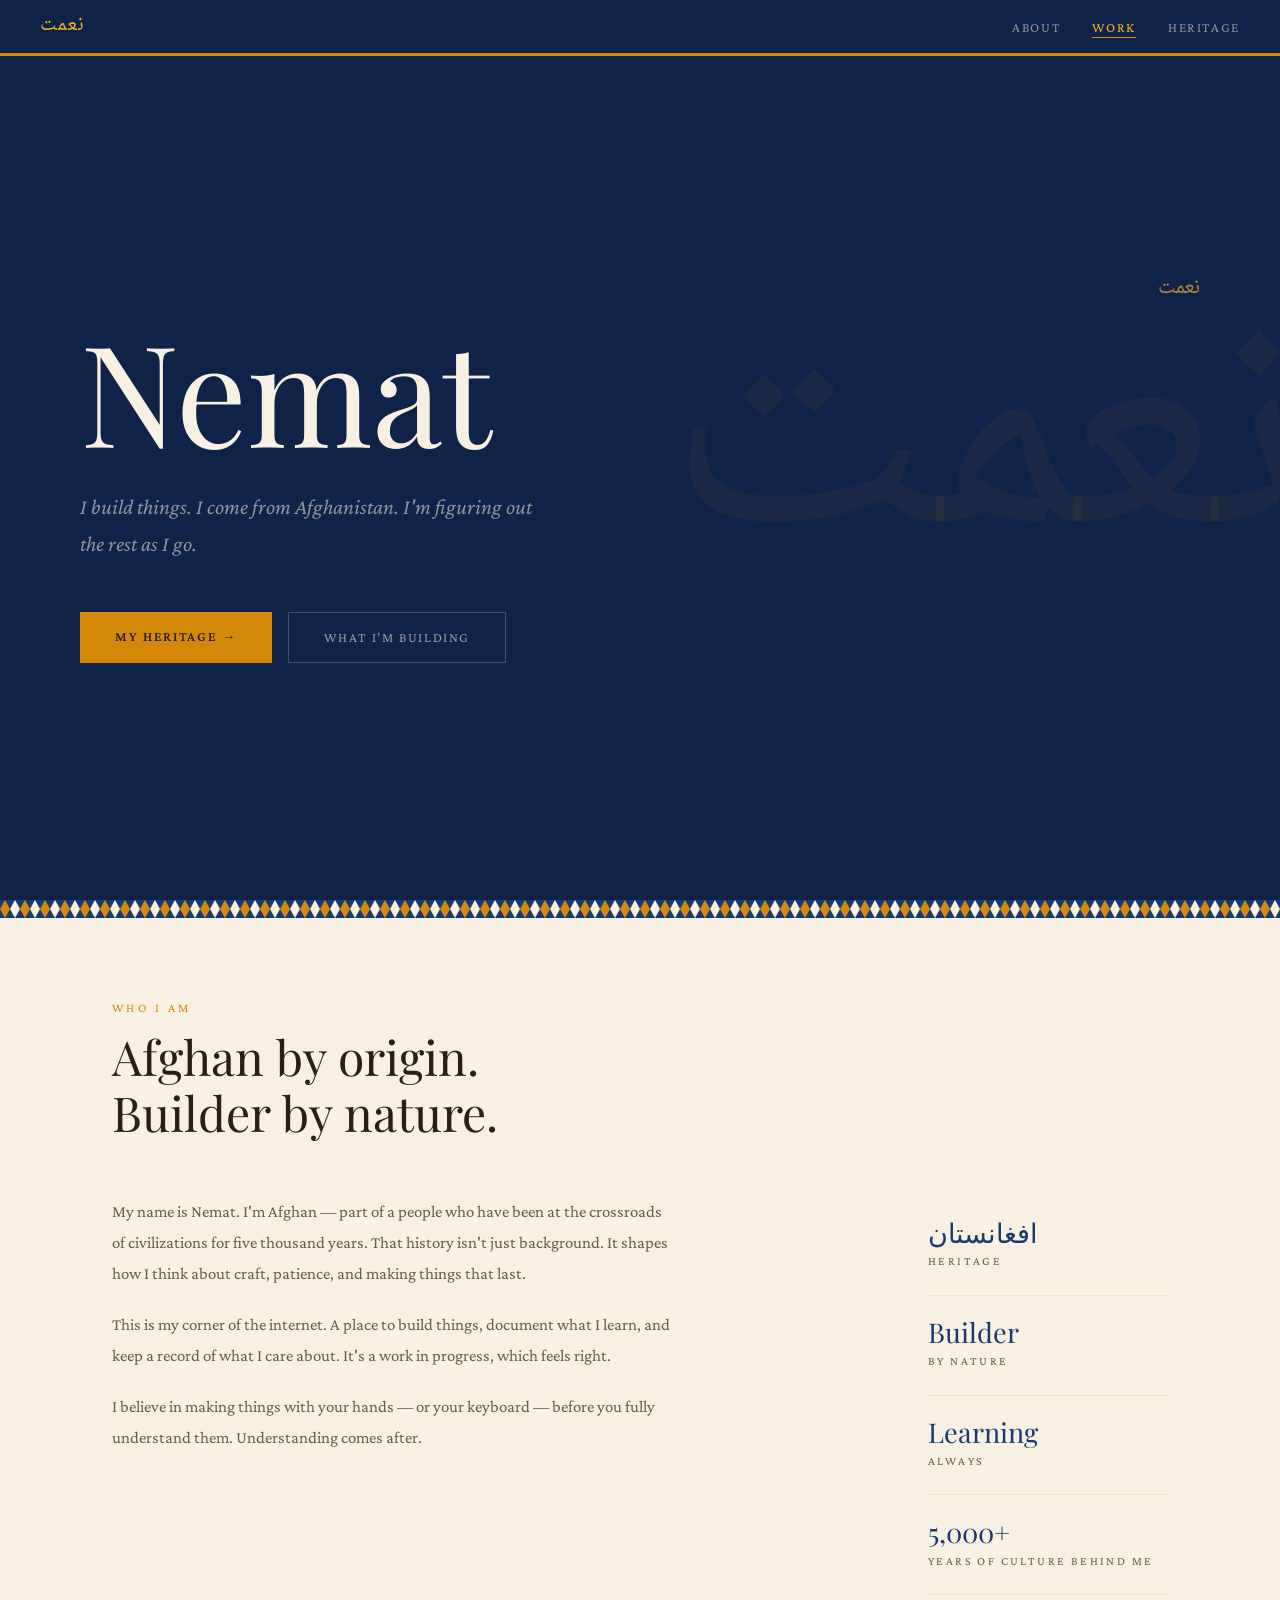
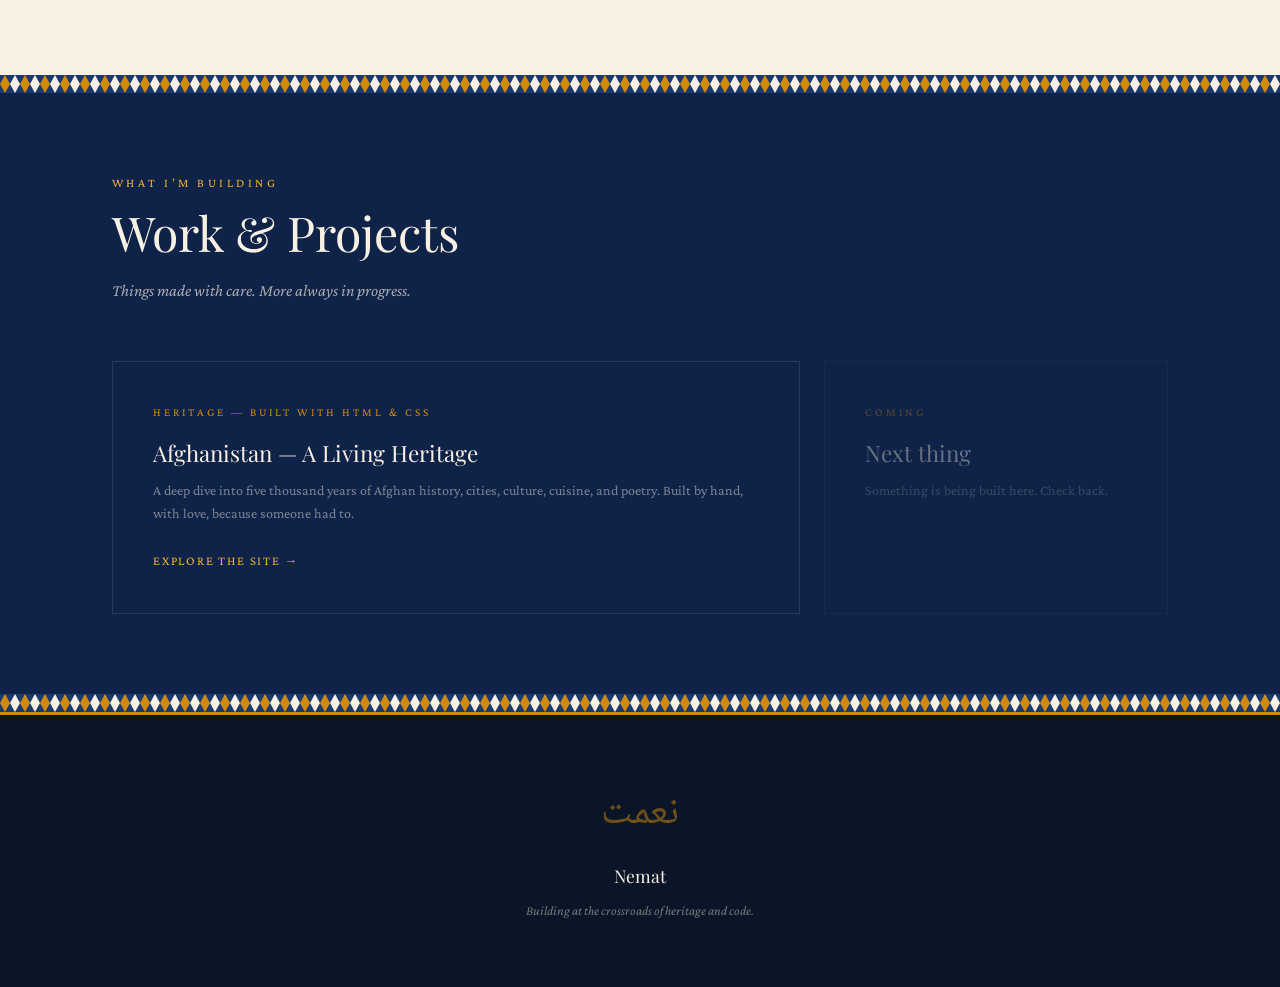
==== commit aad56023: "feat: personal homepage + major heritage page upgrade - index.html: new personal homepage for Nemat " ====
--- a/index.html
+++ b/index.html
@@ -1,115 +1,72 @@
 <!DOCTYPE html>
 <html lang="en">
-
 <head>
   <meta charset="UTF-8" />
   <meta name="viewport" content="width=device-width, initial-scale=1.0" />
-  <title>Afghanistan — A Living Heritage</title>
+  <title>Nemat</title>
   <link rel="preconnect" href="https://fonts.googleapis.com">
   <link href="https://fonts.googleapis.com/css2?family=Playfair+Display:ital,wght@0,400;0,700;1,400&family=Crimson+Pro:ital,wght@0,400;0,600;1,400&family=Noto+Naskh+Arabic&display=swap" rel="stylesheet">
   <link rel="stylesheet" href="style.css">
 </head>
-
 <body>
 
-  <!-- NAV -->
   <nav>
-    <a class="wordmark" href="index.html" lang="fa">افغانستان</a>
+    <a class="wordmark" href="index.html" lang="fa">نعمت</a>
     <button class="nav-toggle" id="navToggle" aria-label="Menu" aria-expanded="false">
       <span></span><span></span><span></span>
     </button>
     <ul id="navMenu">
-      <li><a href="#history">History</a></li>
-      <li><a href="#cities">Cities</a></li>
-      <li><a href="#culture">Culture</a></li>
-      <li><a href="#food">Food</a></li>
-      <li><a href="#poetry">Poetry</a></li>
+      <li><a href="#about">About</a></li>
+      <li><a href="#work">Work</a></li>
+      <li><a href="afghanistan.html">Heritage</a></li>
     </ul>
   </nav>
 
   <!-- HERO -->
-  <div class="hero" style="background-image: linear-gradient(to bottom, rgba(10,18,40,0.68) 0%, rgba(10,18,40,0.45) 45%, rgba(10,18,40,0.78) 100%), url('https://upload.wikimedia.org/wikipedia/commons/thumb/b/b2/Lake_in_National_park_in_Band-e_Amir%2C_Bamyan.JPG/1280px-Lake_in_National_park_in_Band-e_Amir%2C_Bamyan.JPG');">
-    <div class="hero-dari" lang="fa">افغانستان — سرزمین تمدن و میراث</div>
-    <h1>A land older than<br /><em>history</em> itself</h1>
-    <p class="hero-sub">At the crossroads of empires, poets, and caravans — Afghanistan has shaped the world for five thousand years.</p>
-    <div class="flag-bar">
-      <span class="bl"></span>
-      <span class="rd"></span>
-      <span class="gn"></span>
+  <div class="ph-hero">
+    <div class="ph-hero-bg" aria-hidden="true">نعمت</div>
+    <div class="ph-hero-inner">
+      <span class="ph-eyebrow" lang="fa">نعمت</span>
+      <h1 class="ph-name">Nemat</h1>
+      <p class="ph-tagline">I build things. I come from Afghanistan. I'm figuring out the rest as I go.</p>
+      <div class="ph-ctas">
+        <a href="afghanistan.html" class="ph-cta-primary">My Heritage &rarr;</a>
+        <a href="#work" class="ph-cta-secondary">What I&rsquo;m building</a>
+      </div>
     </div>
-    <div class="hero-scroll">Scroll to explore</div>
   </div>
 
   <div class="carpet-border"></div>
 
-  <!-- HISTORY -->
-  <div class="section-light" id="history">
+  <!-- ABOUT -->
+  <div class="section-light" id="about">
     <div class="wrap">
       <div class="sh">
-        <span class="kicker">Five Thousand Years</span>
-        <h2>History &amp; Geography</h2>
-        <p class="intro">From Zoroaster's fire altars to the caravans of the Silk Road — Afghanistan has been at the centre of the human story since before writing existed.</p>
+        <span class="kicker">Who I am</span>
+        <h2>Afghan by origin.<br>Builder by nature.</h2>
       </div>
-
-      <div class="history-layout">
-        <div class="timeline">
-          <div class="tl-item">
-            <div class="era">3000 BCE</div>
-            <h3>Bronze Age &amp; Mundigak</h3>
-            <p>The city of Mundigak near Kandahar thrived as a major urban centre, contemporary with the Indus Valley and Mesopotamian civilizations. Trade routes linked it to the Persian Gulf and the Ganges plain.</p>
+      <div class="ph-about-layout">
+        <div class="ph-about-text">
+          <p>My name is Nemat. I'm Afghan — part of a people who have been at the crossroads of civilizations for five thousand years. That history isn't just background. It shapes how I think about craft, patience, and making things that last.</p>
+          <p>This is my corner of the internet. A place to build things, document what I learn, and keep a record of what I care about. It's a work in progress, which feels right.</p>
+          <p>I believe in making things with your hands — or your keyboard — before you fully understand them. Understanding comes after.</p>
+        </div>
+        <div class="ph-stats">
+          <div class="ph-stat">
+            <div class="ph-stat-val" lang="fa">افغانستان</div>
+            <div class="ph-stat-lbl">Heritage</div>
           </div>
-          <div class="tl-item">
-            <div class="era">600 BCE — Zoroastrianism</div>
-            <h3>The Prophet Zarathustra</h3>
-            <p>The lands of Bactria gave rise to one of humanity's oldest monotheistic faiths. Zoroastrianism shaped Persian, Jewish, Christian, and Islamic thought. Sacred fire temples dotted the Afghan plains for a thousand years.</p>
+          <div class="ph-stat">
+            <div class="ph-stat-val">Builder</div>
+            <div class="ph-stat-lbl">By nature</div>
           </div>
-          <div class="tl-item">
-            <div class="era">330 BCE</div>
-            <h3>Alexander &amp; Greco-Bactria</h3>
-            <p>Alexander the Great swept through, founding Alexandria on the Oxus. The resulting Greco-Bactrian Kingdom fused Hellenic with South Asian art — producing the extraordinary Gandharan sculpture tradition.</p>
+          <div class="ph-stat">
+            <div class="ph-stat-val">Learning</div>
+            <div class="ph-stat-lbl">Always</div>
           </div>
-          <div class="tl-item">
-            <div class="era">7th–10th Century</div>
-            <h3>The Islamic Golden Age</h3>
-            <p>Under the Abbasid Caliphate and then the Samanids, Afghan cities became luminous centres of science, astronomy, and literature. Herat and Balkh rivalled Baghdad in learning and sophistication.</p>
-          </div>
-          <div class="tl-item">
-            <div class="era">11th–12th Century</div>
-            <h3>Ghaznavid &amp; Ghorid Empires</h3>
-            <p>Sultan Mahmud of Ghazni built a vast empire from Persia to India and attracted Al-Biruni and Ferdowsi to his court. The Ghorids built the soaring Minaret of Jam, still standing in a remote valley today.</p>
-          </div>
-          <div class="tl-item">
-            <div class="era">1747</div>
-            <h3>Birth of Modern Afghanistan</h3>
-            <p>Ahmad Shah Durrani united the Pashtun tribes at the Loya Jirga of Kandahar and founded the Durrani Empire — the foundation of the modern Afghan state, stretching from Khorasan to Kashmir.</p>
-          </div>
-        </div>
-
-        <div class="geo-aside">
-          <h3>By the Numbers</h3>
-          <div class="geo-stat">
-            <span class="val">652,000</span>
-            <span class="lbl">km² of mountains, deserts &amp; valleys</span>
-          </div>
-          <div class="geo-stat">
-            <span class="val">5,000+</span>
-            <span class="lbl">years of documented civilization</span>
-          </div>
-          <div class="geo-stat">
-            <span class="val">7,492 m</span>
-            <span class="lbl">Noshaq — highest peak</span>
-          </div>
-          <div class="geo-stat">
-            <span class="val">6</span>
-            <span class="lbl">borders: Iran, Pakistan, Tajikistan, Uzbekistan, Turkmenistan, China</span>
-          </div>
-          <div class="geo-stat">
-            <span class="val">Amu Darya</span>
-            <span class="lbl">the ancient Oxus river, northern border</span>
-          </div>
-          <div class="geo-stat">
-            <span class="val">Hindu Kush</span>
-            <span class="lbl">"Killer of Hindus" — the spine of the nation</span>
+          <div class="ph-stat">
+            <div class="ph-stat-val">5,000+</div>
+            <div class="ph-stat-lbl">Years of culture behind me</div>
           </div>
         </div>
       </div>
@@ -118,66 +75,25 @@
 
   <div class="carpet-border invert"></div>
 
-  <!-- PHOTO BREAK: Minaret of Jam -->
-  <div class="photo-break" style="background-image: url('https://upload.wikimedia.org/wikipedia/commons/thumb/2/22/Minaret_of_Jam_from_Hari_rud_bank.jpg/1280px-Minaret_of_Jam_from_Hari_rud_bank.jpg');">
-    <div class="photo-break-text">
-      <h3>The Minaret of Jam</h3>
-      <p>Rising 65 metres from a remote valley in Ghor Province, built by Ghorid Sultan Ghiyas ud-Din in 1190 CE. One of the world's great medieval monuments — still standing, still alone, still magnificent.</p>
-    </div>
-    <span class="photo-break-caption">Ghor Province &mdash; 12th Century &mdash; UNESCO World Heritage</span>
-  </div>
-
-  <!-- CITIES -->
-  <div class="section-dark" id="cities">
+  <!-- WORK -->
+  <div class="section-dark" id="work">
     <div class="wrap">
       <div class="sh">
-        <span class="kicker">Cities of Legend</span>
-        <h2>Where History Made Its Home</h2>
-        <p class="intro">Each Afghan city carries within its walls centuries of memory — of conquest and renaissance, of poetry recited by candlelight and caravans leaving at dawn.</p>
+        <span class="kicker">What I&rsquo;m building</span>
+        <h2>Work &amp; Projects</h2>
+        <p class="intro">Things made with care. More always in progress.</p>
       </div>
-
-      <div class="cities-grid">
-        <div class="city-card">
-          <img class="city-img" src="https://upload.wikimedia.org/wikipedia/commons/thumb/5/5b/Kabul_Afghanistan%2C_place_where_I_live.jpg/640px-Kabul_Afghanistan%2C_place_where_I_live.jpg" alt="Kabul city view" loading="lazy" onerror="this.style.display='none'">
-          <div class="city-num">01</div>
-          <h3>Kabul</h3>
-          <div class="city-dari" lang="fa">کابل</div>
-          <p>Perched at 1,800m in a ring of mountains, Kabul has been a seat of power for the Kushans, Mughals, and Durranis. Babur, founder of the Mughal Empire, loved it so dearly he asked to be buried here.</p>
-        </div>
-        <div class="city-card">
-          <img class="city-img" src="https://upload.wikimedia.org/wikipedia/commons/thumb/a/a4/Friday_Mosque_in_Herat%2C_Afghanistan.jpg/640px-Friday_Mosque_in_Herat%2C_Afghanistan.jpg" alt="Herat Friday Mosque" loading="lazy" onerror="this.style.display='none'">
-          <div class="city-num">02</div>
-          <h3>Herat</h3>
-          <div class="city-dari" lang="fa">هرات</div>
-          <p>Called the "Pearl of Khorasan." Under the Timurids in the 15th century, Herat was one of the world's great cities of art and learning. Its Friday Mosque, begun in 1200, remains among Islam's most beautiful.</p>
-        </div>
-        <div class="city-card">
-          <img class="city-img" src="https://upload.wikimedia.org/wikipedia/commons/thumb/5/52/Mountains_in_Afghanistan.JPG/640px-Mountains_in_Afghanistan.JPG" alt="Kandahar region landscape" loading="lazy" onerror="this.style.display='none'">
-          <div class="city-num">03</div>
-          <h3>Kandahar</h3>
-          <div class="city-dari" lang="fa">کندهار</div>
-          <p>The spiritual homeland of the Pashtuns and first capital of modern Afghanistan. Its pomegranates and grapes are renowned across Central Asia. Alexander himself founded a city here — Alexandria Arachosia.</p>
-        </div>
-        <div class="city-card">
-          <img class="city-img" src="https://upload.wikimedia.org/wikipedia/commons/thumb/5/59/Rowza_Shrine_Hazrat_Ali_Mazar-e_Sharif_Afghanistan.jpg/640px-Rowza_Shrine_Hazrat_Ali_Mazar-e_Sharif_Afghanistan.jpg" alt="Shrine of Hazrat Ali, Mazar-i-Sharif" loading="lazy" onerror="this.style.display='none'">
-          <div class="city-num">04</div>
-          <h3>Mazar-i-Sharif</h3>
-          <div class="city-dari" lang="fa">مزارشریف</div>
-          <p>The Blue City, named for the dazzling lapis-tiled Shrine of Hazrat Ali. Every spring at Nowruz, thousands of pilgrims gather here for the raising of the Janda — one of Afghanistan's most spectacular celebrations.</p>
-        </div>
-        <div class="city-card">
-          <img class="city-img" src="https://upload.wikimedia.org/wikipedia/commons/thumb/0/0e/Balkh_Afghanistan.jpg/640px-Balkh_Afghanistan.jpg" alt="Balkh ancient city" loading="lazy" onerror="this.style.display='none'">
-          <div class="city-num">05</div>
-          <h3>Balkh</h3>
-          <div class="city-dari" lang="fa">بلخ</div>
-          <p>Called "Mother of Cities" by Arab geographers. One of the oldest continuously inhabited places on earth. Zoroaster may have been born here. So was Rumi, before his family fled the Mongol advance westward.</p>
-        </div>
-        <div class="city-card">
-          <img class="city-img" src="https://upload.wikimedia.org/wikipedia/commons/thumb/1/16/Bamyan_Valley_in_2012.jpg/640px-Bamyan_Valley_in_2012.jpg" alt="Bamiyan Valley" loading="lazy" onerror="this.style.display='none'">
-          <div class="city-num">06</div>
-          <h3>Bamiyan</h3>
-          <div class="city-dari" lang="fa">بامیان</div>
-          <p>A great Buddhist centre on the Silk Road, carved into the cliffs of the Hindu Kush. Two colossal Buddha statues — 53m and 35m tall — stood here for 1,500 years. The valley is now a UNESCO World Heritage Site.</p>
+      <div class="ph-projects">
+        <a href="afghanistan.html" class="ph-project-card">
+          <div class="ph-project-label">Heritage &mdash; Built with HTML &amp; CSS</div>
+          <h3>Afghanistan &mdash; A Living Heritage</h3>
+          <p>A deep dive into five thousand years of Afghan history, cities, culture, cuisine, and poetry. Built by hand, with love, because someone had to.</p>
+          <div class="ph-project-arrow">Explore the site &rarr;</div>
+        </a>
+        <div class="ph-project-card ph-project-soon">
+          <div class="ph-project-label">Coming</div>
+          <h3>Next thing</h3>
+          <p>Something is being built here. Check back.</p>
         </div>
       </div>
     </div>
@@ -185,232 +101,13 @@
 
   <div class="carpet-border"></div>
 
-  <!-- PHOTO BREAK: Band-e-Amir -->
-  <div class="photo-break" style="background-image: url('https://upload.wikimedia.org/wikipedia/commons/thumb/b/b2/Lake_in_National_park_in_Band-e_Amir%2C_Bamyan.JPG/1280px-Lake_in_National_park_in_Band-e_Amir%2C_Bamyan.JPG'); background-position: center 60%;">
-    <div class="photo-break-text">
-      <h3>Band-e-Amir</h3>
-      <p>Six deep blue lakes held back by natural dams of travertine, high in the Hindu Kush at 2,900 metres. Afghanistan's first national park — one of the world's most extraordinary landscapes.</p>
-    </div>
-    <span class="photo-break-caption">Bamiyan Province &mdash; Band-e-Amir National Park</span>
-  </div>
-
-  <!-- CULTURE -->
-  <div class="section-parch" id="culture">
-    <div class="wrap">
-      <div class="sh">
-        <span class="kicker">Living Traditions</span>
-        <h2>Culture &amp; the Afghan Way of Life</h2>
-        <p class="intro">Melmastia — the sacred obligation of hospitality — is the thread that runs through everything. An Afghan will give their last piece of bread before letting a guest leave hungry.</p>
-      </div>
-
-      <div class="culture-grid">
-        <div class="cult-item">
-          <span class="marker">I</span>
-          <div>
-            <h3>Nowruz — Persian New Year</h3>
-            <p>Celebrated on the spring equinox, Nowruz is Afghanistan's most beloved holiday. Families prepare Haft-Mewa (seven fruits), visit shrines, and gather at the Mazar-i-Sharif shrine to witness the raising of the Janda flag.</p>
-          </div>
-        </div>
-        <div class="cult-item-wide cult-item">
-          <img src="https://upload.wikimedia.org/wikipedia/commons/thumb/a/a5/Nowruz_Buzkashi_Match_in_Mazar_%285778260045%29.jpg/640px-Nowruz_Buzkashi_Match_in_Mazar_%285778260045%29.jpg" alt="Buzkashi match in Mazar-i-Sharif" loading="lazy" onerror="this.style.display='none'">
-          <span class="marker">II</span>
-          <div>
-            <h3>Buzkashi — The National Sport</h3>
-            <p>In this ancient equestrian game, dozens of riders compete to drag a goat carcass to a goal across a vast field. It is simultaneously sport, spectacle, and political theatre — the greatest players become legends.</p>
-          </div>
-        </div>
-        <div class="cult-item-wide cult-item">
-          <img src="https://upload.wikimedia.org/wikipedia/commons/thumb/8/87/Afghan_Carpet_Seller.jpg/640px-Afghan_Carpet_Seller.jpg" alt="Afghan carpet seller" loading="lazy" onerror="this.style.display='none'">
-          <span class="marker">III</span>
-          <div>
-            <h3>Afghan Carpets &amp; Kilims</h3>
-            <p>Afghan rugs are among the finest in the world. Each tribe has its own geometric vocabulary passed from mother to daughter. The patterns encode stories, prayers, and memories of landscapes left behind.</p>
-          </div>
-        </div>
-        <div class="cult-item">
-          <span class="marker">IV</span>
-          <div>
-            <h3>The Rubab — Lion of Instruments</h3>
-            <p>Afghanistan's national instrument, a short-necked lute with a sound that sits between a sitar and a lute. Afghan classical music blends Persian, Indian, and Central Asian styles and is inseparable from poetry recitation.</p>
-          </div>
-        </div>
-        <div class="cult-item">
-          <span class="marker">V</span>
-          <div>
-            <h3>Attan — The Circle Dance</h3>
-            <p>Afghanistan's national dance: a circle of dancers moving in unison to the beat of the dhol drum, spinning faster and faster until the room blurs. Performed at weddings, Eid, and national celebrations.</p>
-          </div>
-        </div>
-        <div class="cult-item">
-          <span class="marker">VI</span>
-          <div>
-            <h3>Gudiparan Bazi — Kite Fighting</h3>
-            <p>On winter Fridays, the skies above Kabul fill with kites. Fliers coat their strings with glass to cut rivals' lines — and the children race through the streets to catch the fallen kite. Immortalised in Khaled Hosseini's writing.</p>
-          </div>
-        </div>
-        <div class="cult-item">
-          <span class="marker">VII</span>
-          <div>
-            <h3>Loya Jirga — Grand Council</h3>
-            <p>An ancient institution of tribal consensus. When the nation faces a defining moment, a grand assembly of elders, tribal leaders, and scholars gathers to debate and decide. Democracy, Afghan style, for centuries.</p>
-          </div>
-        </div>
-        <div class="cult-item">
-          <span class="marker">VIII</span>
-          <div>
-            <h3>Melmastia — Sacred Hospitality</h3>
-            <p>The Pashtunwali code demands unconditional hospitality to any guest. Tea is poured before questions are asked. Meals are shared before business is discussed. A guest is considered a gift from God.</p>
-          </div>
-        </div>
-      </div>
-    </div>
-  </div>
-
-  <div class="carpet-border invert"></div>
-
-  <!-- FOOD -->
-  <div class="section-earth" id="food">
-    <div class="wrap">
-      <div class="sh">
-        <span class="kicker">From the Afghan Table</span>
-        <h2>Food &amp; Cuisine</h2>
-      </div>
-
-      <div class="food-intro-layout">
-        <p class="food-quote">"No guest leaves an Afghan home without eating. The table is not set — it is piled."</p>
-        <p style="color:rgba(247,240,227,0.6); font-style:italic; font-size:0.95rem; align-self:center;">
-          Afghan cuisine is built on slow cooking, fragrant spice, fresh bread from the clay tanoor,
-          and an abundance of dried fruits and nuts. Rice is sacred. Tea is constant. Generosity is mandatory.
-        </p>
-      </div>
-
-      <div class="food-list">
-        <div class="food-row">
-          <div class="food-item">
-            <h4>Kabuli Pulao</h4>
-            <div class="dari" lang="fa">کابلی پلو</div>
-            <p>The national dish. Fragrant basmati rice slow-cooked in lamb broth, topped with caramelised carrots, raisins, and tender meat. Served at every celebration.</p>
-          </div>
-          <div class="food-item">
-            <h4>Mantu</h4>
-            <div class="dari" lang="fa">منتو</div>
-            <p>Steamed dumplings stuffed with spiced minced beef and onion. Served over yogurt and tomato sauce with dried mint — a dish that takes all day to make and minutes to eat.</p>
-          </div>
-        </div>
-        <div class="food-row">
-          <div class="food-item">
-            <h4>Bolani</h4>
-            <div class="dari" lang="fa">بولانی</div>
-            <p>Crispy flatbread stuffed with potato, spinach, or lentils. Pan-fried until golden, eaten with yogurt or chutney. The great Afghan street food.</p>
-          </div>
-          <div class="food-item">
-            <h4>Naan</h4>
-            <div class="dari" lang="fa">نان</div>
-            <p>Baked in a clay tanoor oven, Afghan naan is thick, blistered, and seeded with nigella or sesame. Life does not begin without fresh bread in the morning.</p>
-          </div>
-        </div>
-        <div class="food-row">
-          <div class="food-item">
-            <h4>Ashak</h4>
-            <div class="dari" lang="fa">آشک</div>
-            <p>Boiled dumplings filled with chives and spring onions, served under a rich meat sauce and cold yogurt. A Kabul specialty and a labour of love.</p>
-          </div>
-          <div class="food-item">
-            <h4>Shorwa</h4>
-            <div class="dari" lang="fa">شوروا</div>
-            <p>A warming stew of lamb, chickpeas, and root vegetables, simmered for hours until the broth thickens. The smell alone is a kind of homecoming.</p>
-          </div>
-        </div>
-        <div class="food-row">
-          <div class="food-item">
-            <h4>Sholeh Zard</h4>
-            <div class="dari" lang="fa">شوله زرد</div>
-            <p>Saffron rice pudding dusted with cinnamon and cardamom. Traditionally made as a votive offering at mosques. Sweet, golden, and deeply comforting.</p>
-          </div>
-          <div class="food-item">
-            <h4>Dry Fruits &amp; Nuts</h4>
-            <div class="dari" lang="fa">میوه خشک</div>
-            <p>Afghanistan produces some of the world's finest pistachios, almonds, raisins, and pomegranates. Served to every guest the moment they sit down — before anything else is said.</p>
-          </div>
-        </div>
-      </div>
-    </div>
-  </div>
-
-  <div class="carpet-border"></div>
-
-  <!-- POETRY & LANGUAGE -->
-  <div class="section-dark" id="poetry">
-    <div class="wrap">
-      <div class="sh">
-        <span class="kicker">Words &amp; Wisdom</span>
-        <h2>Language &amp; Poetry</h2>
-        <p class="intro">Afghans have always been a people of words. Two great literary languages — Dari and Pashto — carry a tradition thousands of years old. Poetry is not an art form. It is a way of being.</p>
-      </div>
-
-      <div class="lang-row">
-        <span class="lang-pill"><strong>Dari</strong> — Persian dialect, language of literature &amp; courts</span>
-        <span class="lang-pill"><strong>Pashto</strong> — language of the Pashtuns, rich oral epic tradition</span>
-        <span class="lang-pill"><strong>Uzbek</strong> — northern Afghanistan</span>
-        <span class="lang-pill"><strong>Hazaragi</strong> — Dari variant of the Hazara people</span>
-        <span class="lang-pill"><strong>Turkmen · Balochi · Nuristani</strong></span>
-      </div>
-
-      <div class="poem-block">
-        <blockquote>
-          "Out beyond ideas of wrongdoing and rightdoing,<br />
-          there is a field. I'll meet you there.<br />
-          When the soul lies down in that grass,<br />
-          the world is too full to talk about."
-        </blockquote>
-        <div class="arabic" lang="fa">
-          بیرون ز کفر و ایمان، بیابانی‌ست<br />
-          عاشق را آنجاست قرار و آرام
-        </div>
-        <cite>Jalal ad-Din Rumi — Born in Balkh, Afghanistan, 1207 CE</cite>
-      </div>
-
-      <div class="poem-block">
-        <blockquote>
-          "I am the hawk of the mountains;<br />
-          my nest is the high peak.<br />
-          Do not mistake my silence for surrender —<br />
-          I am the Pashtun, and freedom is my marrow."
-        </blockquote>
-        <div class="arabic" lang="ps">
-          زه د غره شاهین یم، چوپړ مې د غره دی<br />
-          آزادي زما وینه ده، دا لار به نه پرېږدم
-        </div>
-        <cite>Khushal Khan Khattak — Pashtun Warrior-Poet, 1613–1689</cite>
-      </div>
-
-      <div class="poem-block">
-        <blockquote>
-          "Every morning a new sorrow finds its home in my heart,<br />
-          yet every morning I rise, and I write.<br />
-          O Kabul — your dust is sweeter to me<br />
-          than the rose gardens of strangers."
-        </blockquote>
-        <div class="arabic" lang="fa">
-          هر صبح غمی تازه دلم را می‌فشرد<br />
-          اما باز می‌نویسم — که خموشی خیانت است
-        </div>
-        <cite>Rabia Balkhi — First female poet of the Persian language, born in Balkh</cite>
-      </div>
-    </div>
-  </div>
-
-  <div class="carpet-border invert"></div>
-
-  <!-- FOOTER -->
   <footer>
-    <div class="footer-dari" lang="fa">افغانستان</div>
-    <div class="footer-title">Afghanistan — A Living Heritage</div>
-    <p>A civilization older than its wounds. A people who have outlasted every empire that tried to erase them.</p>
+    <div class="footer-dari" lang="fa">نعمت</div>
+    <div class="footer-title">Nemat</div>
+    <p>Building at the crossroads of heritage and code.</p>
   </footer>
 
   <script>
-    // ── Hamburger toggle ──────────────────────
     const toggle = document.getElementById('navToggle');
     const menu = document.getElementById('navMenu');
 
@@ -420,7 +117,6 @@
       toggle.setAttribute('aria-expanded', open);
     });
 
-    // Close menu when a link is clicked
     menu.querySelectorAll('a').forEach(a => {
       a.addEventListener('click', () => {
         menu.classList.remove('open');
@@ -429,28 +125,20 @@
       });
     });
 
-    // ── Active nav link on scroll ─────────────
-    const sections = document.querySelectorAll('div[id], section[id]');
-    const navLinks = document.querySelectorAll('#navMenu a');
+    const sections = document.querySelectorAll('div[id]');
+    const navLinks = document.querySelectorAll('#navMenu a[href^="#"]');
 
     const observer = new IntersectionObserver(entries => {
       entries.forEach(entry => {
         if (entry.isIntersecting) {
           navLinks.forEach(link => {
-            link.classList.toggle(
-              'active',
-              link.getAttribute('href') === '#' + entry.target.id
-            );
+            link.classList.toggle('active', link.getAttribute('href') === '#' + entry.target.id);
           });
         }
       });
-    }, {
-      rootMargin: '-20% 0px -60% 0px',
-      threshold: 0
-    });
+    }, { rootMargin: '-20% 0px -60% 0px', threshold: 0 });
 
     sections.forEach(s => observer.observe(s));
   </script>
 </body>
-
 </html>
--- a/style.css
+++ b/style.css
@@ -9,16 +9,16 @@
 
 /* ─── PALETTE ────────────────────────────── */
 :root {
-  --lapis:        #1a3a6e; /* lapis lazuli — the stone of Afghanistan */
+  --lapis:        #1a3a6e;
   --lapis-dk:     #0f2247;
   --lapis-lt:     #2a5299;
-  --saffron:      #d4890a; /* saffron fields */
+  --saffron:      #d4890a;
   --saffron-lt:   #f0b429;
-  --pomegranate:  #a82c1a; /* pomegranate red */
-  --earth:        #8b5e3c; /* dried mud walls */
-  --cream:        #f7f0e3; /* undyed wool */
-  --parchment:    #ede4cc; /* old manuscripts */
-  --ink:          #2a1f14; /* walnut ink */
+  --pomegranate:  #a82c1a;
+  --earth:        #8b5e3c;
+  --cream:        #f7f0e3;
+  --parchment:    #ede4cc;
+  --ink:          #2a1f14;
   --smoke:        #6b5c48;
 }
 
@@ -32,7 +32,7 @@
   overflow-x: hidden;
 }
 
-/* ─── CARPET BORDER PATTERN ─────────────── */
+/* ─── CARPET BORDER ──────────────────────── */
 .carpet-border {
   width: 100%;
   height: 18px;
@@ -45,9 +45,7 @@
 /* ─── NAV ────────────────────────────────── */
 nav {
   position: fixed;
-  top: 0;
-  left: 0;
-  right: 0;
+  top: 0; left: 0; right: 0;
   z-index: 200;
   background: var(--lapis-dk);
   border-bottom: 3px solid var(--saffron);
@@ -91,7 +89,6 @@
   border-bottom-color: var(--saffron);
 }
 
-/* hamburger */
 .nav-toggle {
   display: none;
   flex-direction: column;
@@ -116,14 +113,10 @@
 
 @media (max-width: 700px) {
   nav { padding: 0 1.5rem; }
-
   .nav-toggle { display: flex; }
-
   nav ul {
     position: fixed;
-    top: 56px;
-    left: 0;
-    right: 0;
+    top: 56px; left: 0; right: 0;
     background: var(--lapis-dk);
     border-bottom: 3px solid var(--saffron);
     flex-direction: column;
@@ -133,28 +126,304 @@
     transition: transform 0.3s ease;
     z-index: 199;
   }
-
   nav ul.open { transform: translateY(0); }
-
-  nav ul li a {
-    display: block;
-    padding: 0.75rem 1.5rem;
-    font-size: 1rem;
-    border-bottom: none;
-  }
-
-  nav ul a.active {
-    color: var(--saffron-lt);
-    background: rgba(212,137,10,0.08);
-  }
-}
-
-/* ─── HERO ───────────────────────────────── */
+  nav ul li a { display: block; padding: 0.75rem 1.5rem; font-size: 1rem; border-bottom: none; }
+  nav ul a.active { background: rgba(212,137,10,0.08); }
+}
+
+/* ─── SECTION WRAPPERS ───────────────────── */
+.section-light { background: var(--cream); }
+.section-parch { background: var(--parchment); }
+.section-dark  { background: var(--lapis-dk); color: var(--cream); }
+.section-earth { background: #3d2b1f; color: var(--cream); }
+
+.wrap {
+  max-width: 1120px;
+  margin: 0 auto;
+  padding: 5rem 2rem;
+}
+
+/* ─── SECTION HEADER ─────────────────────── */
+.sh { display: flex; flex-direction: column; margin-bottom: 3.5rem; }
+
+.sh .kicker {
+  font-family: 'Crimson Pro', serif;
+  font-size: 0.78rem;
+  letter-spacing: 0.28em;
+  text-transform: uppercase;
+  color: var(--saffron);
+  margin-bottom: 0.6rem;
+}
+
+.sh h2 {
+  font-family: 'Playfair Display', serif;
+  font-size: clamp(2rem, 4vw, 3rem);
+  font-weight: 400;
+  line-height: 1.15;
+  max-width: 700px;
+}
+
+.section-dark .sh .kicker,
+.section-earth .sh .kicker { color: var(--saffron-lt); }
+
+.section-dark .sh h2,
+.section-earth .sh h2 { color: var(--cream); }
+
+.sh .intro {
+  margin-top: 1rem;
+  max-width: 580px;
+  font-size: 1.05rem;
+  font-style: italic;
+  color: var(--smoke);
+}
+
+.section-dark .sh .intro,
+.section-earth .sh .intro { color: rgba(247,240,227,0.65); }
+
+/* ─── FOOTER ─────────────────────────────── */
+footer {
+  background: #0a1628;
+  border-top: 3px solid var(--saffron);
+  text-align: center;
+  padding: 4rem 2rem;
+  color: rgba(247,240,227,0.45);
+}
+
+footer .footer-dari {
+  font-family: 'Noto Naskh Arabic', serif;
+  font-size: 2.5rem;
+  color: rgba(212,137,10,0.5);
+  direction: rtl;
+  margin-bottom: 0.75rem;
+}
+
+footer .footer-title {
+  font-family: 'Playfair Display', serif;
+  font-size: 1.1rem;
+  color: var(--cream);
+  margin-bottom: 0.5rem;
+}
+
+footer p { font-size: 0.82rem; font-style: italic; }
+
+/* ─── RESPONSIVE BASE ────────────────────── */
+@media (max-width: 768px) {
+  .wrap { padding: 3.5rem 1.25rem; }
+}
+
+@media (max-width: 480px) {
+  body { font-size: 16px; }
+  .wrap { padding: 2.5rem 1rem; }
+  footer { padding: 2.5rem 1rem; }
+}
+
+
+/* ════════════════════════════════════════════
+   PERSONAL HOMEPAGE (index.html)
+   ════════════════════════════════════════════ */
+
+/* ─── HOME HERO ──────────────────────────── */
+.ph-hero {
+  min-height: 100vh;
+  background: var(--lapis-dk);
+  display: flex;
+  align-items: center;
+  padding: 7rem 2rem 5rem;
+  position: relative;
+  overflow: hidden;
+}
+
+.ph-hero-bg {
+  position: absolute;
+  right: -2%;
+  top: 50%;
+  transform: translateY(-50%);
+  font-family: 'Noto Naskh Arabic', serif;
+  font-size: clamp(14rem, 26vw, 28rem);
+  color: rgba(212,137,10,0.055);
+  line-height: 1;
+  direction: rtl;
+  pointer-events: none;
+  user-select: none;
+  white-space: nowrap;
+}
+
+.ph-hero-inner {
+  max-width: 1120px;
+  margin: 0 auto;
+  width: 100%;
+  position: relative;
+  z-index: 2;
+}
+
+.ph-eyebrow {
+  font-family: 'Noto Naskh Arabic', serif;
+  font-size: 1.4rem;
+  color: rgba(240,180,41,0.7);
+  direction: rtl;
+  display: block;
+  margin-bottom: 0.75rem;
+}
+
+.ph-name {
+  font-family: 'Playfair Display', serif;
+  font-size: clamp(4.5rem, 11vw, 10rem);
+  font-weight: 400;
+  color: var(--cream);
+  line-height: 1;
+  margin-bottom: 1.75rem;
+}
+
+.ph-tagline {
+  font-family: 'Crimson Pro', serif;
+  font-size: clamp(1.1rem, 1.8vw, 1.35rem);
+  font-style: italic;
+  color: rgba(247,240,227,0.55);
+  max-width: 460px;
+  margin-bottom: 3rem;
+  line-height: 1.75;
+}
+
+.ph-ctas { display: flex; gap: 1rem; flex-wrap: wrap; }
+
+.ph-cta-primary {
+  display: inline-block;
+  padding: 0.8rem 2.2rem;
+  background: var(--saffron);
+  color: var(--ink);
+  font-family: 'Crimson Pro', serif;
+  font-size: 0.85rem;
+  font-weight: 600;
+  letter-spacing: 0.12em;
+  text-transform: uppercase;
+  text-decoration: none;
+  transition: background 0.2s;
+}
+
+.ph-cta-primary:hover { background: var(--saffron-lt); }
+
+.ph-cta-secondary {
+  display: inline-block;
+  padding: 0.8rem 2.2rem;
+  border: 1px solid rgba(247,240,227,0.22);
+  color: rgba(247,240,227,0.6);
+  font-family: 'Crimson Pro', serif;
+  font-size: 0.85rem;
+  letter-spacing: 0.12em;
+  text-transform: uppercase;
+  text-decoration: none;
+  transition: border-color 0.2s, color 0.2s;
+}
+
+.ph-cta-secondary:hover { border-color: var(--saffron); color: var(--saffron-lt); }
+
+/* ─── HOME ABOUT ─────────────────────────── */
+.ph-about-layout {
+  display: grid;
+  grid-template-columns: 1fr 240px;
+  gap: 6rem;
+  align-items: start;
+}
+
+.ph-about-text p {
+  font-size: 1.05rem;
+  color: var(--smoke);
+  max-width: 560px;
+  margin-bottom: 1.25rem;
+  line-height: 1.85;
+}
+
+.ph-stats { display: flex; flex-direction: column; }
+
+.ph-stat {
+  padding: 1.4rem 0;
+  border-bottom: 1px solid var(--parchment);
+}
+
+.ph-stat-val {
+  font-family: 'Playfair Display', serif;
+  font-size: 1.7rem;
+  color: var(--lapis);
+  line-height: 1.1;
+  margin-bottom: 0.2rem;
+}
+
+.ph-stat-lbl {
+  font-size: 0.75rem;
+  letter-spacing: 0.2em;
+  text-transform: uppercase;
+  color: var(--smoke);
+}
+
+/* ─── HOME PROJECTS ──────────────────────── */
+.ph-projects {
+  display: grid;
+  grid-template-columns: 2fr 1fr;
+  gap: 1.5rem;
+}
+
+.ph-project-card {
+  display: block;
+  padding: 2.5rem;
+  border: 1px solid rgba(247,240,227,0.1);
+  text-decoration: none;
+  transition: border-color 0.25s, background 0.25s;
+  position: relative;
+}
+
+.ph-project-card:not(.ph-project-soon):hover {
+  border-color: rgba(212,137,10,0.45);
+  background: rgba(212,137,10,0.04);
+}
+
+.ph-project-label {
+  font-family: 'Crimson Pro', serif;
+  font-size: 0.72rem;
+  letter-spacing: 0.26em;
+  text-transform: uppercase;
+  color: var(--saffron);
+  margin-bottom: 1rem;
+}
+
+.ph-project-card h3 {
+  font-family: 'Playfair Display', serif;
+  font-size: 1.4rem;
+  font-weight: 400;
+  color: var(--cream);
+  margin-bottom: 0.75rem;
+  line-height: 1.25;
+}
+
+.ph-project-card p {
+  font-size: 0.88rem;
+  color: rgba(247,240,227,0.48);
+  line-height: 1.7;
+  margin-bottom: 1.5rem;
+}
+
+.ph-project-arrow {
+  font-family: 'Crimson Pro', serif;
+  font-size: 0.8rem;
+  letter-spacing: 0.14em;
+  text-transform: uppercase;
+  color: var(--saffron-lt);
+}
+
+.ph-project-soon { opacity: 0.38; cursor: default; }
+
+@media (max-width: 768px) {
+  .ph-about-layout { grid-template-columns: 1fr; gap: 3rem; }
+  .ph-projects { grid-template-columns: 1fr; }
+}
+
+
+/* ════════════════════════════════════════════
+   HERITAGE PAGE (afghanistan.html)
+   ════════════════════════════════════════════ */
+
+/* ─── HERO SLIDESHOW ─────────────────────── */
 .hero {
   min-height: 100vh;
-  background-color: var(--lapis-dk);
-  background-size: cover;
-  background-position: center;
   display: flex;
   flex-direction: column;
   align-items: center;
@@ -162,7 +431,37 @@
   text-align: center;
   padding: 7rem 2rem 5rem;
   position: relative;
-}
+  overflow: hidden;
+}
+
+.hero-slideshow {
+  position: absolute;
+  inset: 0;
+  z-index: 0;
+}
+
+.hero-slide {
+  position: absolute;
+  inset: 0;
+  background-size: cover;
+  background-position: center;
+  opacity: 0;
+  transition: opacity 1.5s ease;
+}
+
+.hero-slide.active { opacity: 1; }
+
+.hero-overlay {
+  position: absolute;
+  inset: 0;
+  z-index: 1;
+  background: linear-gradient(to bottom,
+    rgba(10,18,40,0.65) 0%,
+    rgba(10,18,40,0.38) 50%,
+    rgba(10,18,40,0.78) 100%);
+}
+
+.hero > *:not(.hero-slideshow):not(.hero-overlay) { position: relative; z-index: 2; }
 
 .hero-dari {
   font-family: 'Noto Naskh Arabic', serif;
@@ -183,10 +482,7 @@
   margin-bottom: 1.5rem;
 }
 
-.hero h1 em {
-  font-style: italic;
-  color: var(--saffron-lt);
-}
+.hero h1 em { font-style: italic; color: var(--saffron-lt); }
 
 .hero-sub {
   max-width: 560px;
@@ -196,7 +492,6 @@
   margin-bottom: 3rem;
 }
 
-/* Afghan flag bar */
 .flag-bar {
   display: flex;
   width: 80px;
@@ -220,60 +515,8 @@
   letter-spacing: 0.2em;
   text-transform: uppercase;
   color: rgba(247,240,227,0.35);
-}
-
-/* ─── SECTION WRAPPERS ───────────────────── */
-.section-light { background: var(--cream); }
-.section-parch { background: var(--parchment); }
-.section-dark  { background: var(--lapis-dk); color: var(--cream); }
-.section-earth { background: #3d2b1f; color: var(--cream); }
-
-.wrap {
-  max-width: 1120px;
-  margin: 0 auto;
-  padding: 5rem 2rem;
-}
-
-/* ─── SECTION HEADER ─────────────────────── */
-.sh {
-  display: flex;
-  flex-direction: column;
-  margin-bottom: 3.5rem;
-}
-
-.sh .kicker {
-  font-family: 'Crimson Pro', serif;
-  font-size: 0.78rem;
-  letter-spacing: 0.28em;
-  text-transform: uppercase;
-  color: var(--saffron);
-  margin-bottom: 0.6rem;
-}
-
-.sh h2 {
-  font-family: 'Playfair Display', serif;
-  font-size: clamp(2rem, 4vw, 3rem);
-  font-weight: 400;
-  line-height: 1.15;
-  max-width: 700px;
-}
-
-.section-dark .sh .kicker,
-.section-earth .sh .kicker { color: var(--saffron-lt); }
-
-.section-dark .sh h2,
-.section-earth .sh h2 { color: var(--cream); }
-
-.sh .intro {
-  margin-top: 1rem;
-  max-width: 580px;
-  font-size: 1.05rem;
-  font-style: italic;
-  color: var(--smoke);
-}
-
-.section-dark .sh .intro,
-.section-earth .sh .intro { color: rgba(247,240,227,0.65); }
+  z-index: 2;
+}
 
 /* ─── HISTORY TIMELINE ───────────────────── */
 .timeline {
@@ -332,7 +575,6 @@
   max-width: 620px;
 }
 
-/* GEO STATS */
 .history-layout {
   display: grid;
   grid-template-columns: 1fr 280px;
@@ -340,10 +582,7 @@
   align-items: start;
 }
 
-.geo-aside {
-  position: sticky;
-  top: 5rem;
-}
+.geo-aside { position: sticky; top: 5rem; }
 
 .geo-aside h3 {
   font-family: 'Crimson Pro', serif;
@@ -377,8 +616,73 @@
 }
 
 @media (max-width: 768px) {
-  .history-layout { grid-template-columns: 1fr; }
+  .history-layout { grid-template-columns: 1fr; gap: 2.5rem; }
   .geo-aside { position: static; }
+  .timeline { padding-left: 1.5rem; }
+  .tl-item { padding: 0 0 2rem 1.75rem; }
+}
+
+/* ─── PHOTO BREAK ────────────────────────── */
+.photo-break {
+  height: 400px;
+  background-size: cover;
+  background-position: center 35%;
+  background-attachment: fixed;
+  position: relative;
+  overflow: hidden;
+}
+
+.photo-break::after {
+  content: '';
+  position: absolute;
+  inset: 0;
+  background: linear-gradient(to right,
+    rgba(10,18,40,0.72) 0%,
+    rgba(10,18,40,0.25) 55%,
+    rgba(10,18,40,0.5) 100%);
+}
+
+.photo-break-text {
+  position: absolute;
+  left: 3.5rem;
+  top: 50%;
+  transform: translateY(-50%);
+  z-index: 2;
+  max-width: 480px;
+}
+
+.photo-break-text h3 {
+  font-family: 'Playfair Display', serif;
+  font-size: clamp(1.6rem, 3vw, 2.4rem);
+  font-weight: 400;
+  color: var(--cream);
+  margin-bottom: 0.6rem;
+  line-height: 1.2;
+}
+
+.photo-break-text p {
+  font-size: 0.95rem;
+  color: rgba(247,240,227,0.65);
+  font-style: italic;
+  line-height: 1.65;
+}
+
+.photo-break-caption {
+  position: absolute;
+  bottom: 1.25rem;
+  right: 2rem;
+  z-index: 2;
+  font-family: 'Crimson Pro', serif;
+  font-size: 0.68rem;
+  letter-spacing: 0.2em;
+  text-transform: uppercase;
+  color: rgba(247,240,227,0.35);
+}
+
+@media (max-width: 768px) {
+  .photo-break { height: 280px; background-attachment: scroll; }
+  .photo-break-text { left: 1.5rem; right: 1.5rem; max-width: none; }
+  .photo-break-text h3 { font-size: 1.4rem; }
 }
 
 /* ─── CITIES ─────────────────────────────── */
@@ -394,10 +698,13 @@
   border-right: 1px solid rgba(247,240,227,0.12);
   border-bottom: 1px solid rgba(247,240,227,0.12);
   transition: background 0.25s;
-  cursor: default;
-}
-
-.city-card:hover { background: rgba(212,137,10,0.08); }
+  cursor: pointer;
+}
+
+.city-card:hover,
+.city-card.active { background: rgba(212,137,10,0.08); }
+
+.city-card.active { border-bottom-color: var(--saffron); }
 
 .city-card:nth-child(3n) { border-right: none; }
 
@@ -432,18 +739,6 @@
   line-height: 1.65;
 }
 
-@media (max-width: 768px) {
-  .cities-grid { grid-template-columns: 1fr 1fr; }
-  .city-card:nth-child(3n) { border-right: 1px solid rgba(247,240,227,0.12); }
-  .city-card:nth-child(2n) { border-right: none; }
-}
-
-@media (max-width: 480px) {
-  .cities-grid { grid-template-columns: 1fr; }
-  .city-card { border-right: none !important; }
-}
-
-/* ─── CITY IMAGE ─────────────────────────── */
 .city-img {
   display: block;
   width: calc(100% + 3.5rem);
@@ -455,79 +750,115 @@
   transition: opacity 0.35s, filter 0.35s;
 }
 
-.city-card:hover .city-img {
+.city-card:hover .city-img,
+.city-card.active .city-img {
   opacity: 0.85;
   filter: brightness(0.95) sepia(8%);
 }
 
-/* ─── PHOTO BREAK ────────────────────────── */
-.photo-break {
-  height: 400px;
-  background-size: cover;
-  background-position: center 35%;
-  background-attachment: fixed;
+@media (max-width: 768px) {
+  .cities-grid { grid-template-columns: 1fr 1fr; }
+  .city-card:nth-child(3n) { border-right: 1px solid rgba(247,240,227,0.12); }
+  .city-card:nth-child(2n) { border-right: none; }
+}
+
+@media (max-width: 480px) {
+  .cities-grid { grid-template-columns: 1fr; }
+  .city-card { border-right: none !important; }
+}
+
+/* ─── CITY EXPANDED PANEL ────────────────── */
+.city-panel-wrap {
+  max-height: 0;
+  overflow: hidden;
+  transition: max-height 0.5s cubic-bezier(0.4, 0, 0.2, 1);
+  border: 1px solid rgba(247,240,227,0.12);
+  border-top: none;
+}
+
+.city-panel-wrap.open { max-height: 380px; }
+
+.city-panel {
+  display: grid;
+  grid-template-columns: 280px 1fr;
+  background: rgba(8, 15, 35, 0.7);
+}
+
+.city-panel-img {
+  width: 100%;
+  height: 100%;
+  min-height: 280px;
+  object-fit: cover;
+  filter: brightness(0.8) sepia(15%);
+  display: block;
+}
+
+.city-panel-content {
+  padding: 2.5rem 3rem;
   position: relative;
-  overflow: hidden;
-}
-
-@media (max-width: 768px) {
-  .photo-break {
-    height: 280px;
-    background-attachment: scroll;
-  }
-  .photo-break-text {
-    left: 1.5rem;
-    right: 1.5rem;
-    max-width: none;
-  }
-  .photo-break-text h3 { font-size: 1.4rem; }
-}
-
-.photo-break::after {
-  content: '';
-  position: absolute;
-  inset: 0;
-  background: linear-gradient(to right, rgba(10,18,40,0.72) 0%, rgba(10,18,40,0.25) 55%, rgba(10,18,40,0.5) 100%);
-}
-
-.photo-break-text {
-  position: absolute;
-  left: 3.5rem;
-  top: 50%;
-  transform: translateY(-50%);
-  z-index: 2;
-  max-width: 480px;
-}
-
-.photo-break-text h3 {
-  font-family: 'Playfair Display', serif;
-  font-size: clamp(1.6rem, 3vw, 2.4rem);
+}
+
+.city-panel-name {
+  font-family: 'Playfair Display', serif;
+  font-size: 2.2rem;
   font-weight: 400;
   color: var(--cream);
-  margin-bottom: 0.6rem;
-  line-height: 1.2;
-}
-
-.photo-break-text p {
-  font-size: 0.95rem;
-  color: rgba(247,240,227,0.65);
-  font-style: italic;
-  line-height: 1.65;
-}
-
-.photo-break-caption {
+  line-height: 1;
+  margin-bottom: 0.4rem;
+}
+
+.city-panel-dari {
+  font-family: 'Noto Naskh Arabic', serif;
+  font-size: 1.6rem;
+  color: var(--saffron-lt);
+  direction: rtl;
+  margin-bottom: 1.25rem;
+  opacity: 0.75;
+}
+
+.city-panel-text {
+  font-size: 0.93rem;
+  color: rgba(247,240,227,0.68);
+  line-height: 1.75;
+  max-width: 520px;
+  margin-bottom: 1.25rem;
+}
+
+.city-panel-person {
+  font-family: 'Crimson Pro', serif;
+  font-size: 0.75rem;
+  letter-spacing: 0.2em;
+  text-transform: uppercase;
+  color: var(--saffron);
+}
+
+.city-panel-close {
   position: absolute;
-  bottom: 1.25rem;
+  top: 1.5rem;
   right: 2rem;
-  z-index: 2;
-  font-family: 'Crimson Pro', serif;
-  font-size: 0.68rem;
-  letter-spacing: 0.2em;
-  text-transform: uppercase;
-  color: rgba(247,240,227,0.35);
-}
-
-/* ─── CULTURE WIDE ITEM ──────────────────── */
+  background: none;
+  border: 1px solid rgba(247,240,227,0.18);
+  color: rgba(247,240,227,0.4);
+  font-size: 0.75rem;
+  font-family: 'Crimson Pro', serif;
+  letter-spacing: 0.15em;
+  text-transform: uppercase;
+  cursor: pointer;
+  padding: 0.35rem 0.8rem;
+  transition: border-color 0.2s, color 0.2s;
+}
+
+.city-panel-close:hover { border-color: var(--saffron); color: var(--saffron-lt); }
+
+@media (max-width: 640px) {
+  .city-panel { grid-template-columns: 1fr; }
+  .city-panel-img { min-height: 160px; }
+  .city-panel-wrap.open { max-height: 600px; }
+  .city-panel-content { padding: 1.5rem; }
+  .city-panel-close { position: static; margin-bottom: 1rem; }
+}
+
+/* ─── CULTURE ────────────────────────────── */
 .cult-item-wide {
   grid-column: span 2;
   display: grid;
@@ -549,7 +880,6 @@
   .cult-item-wide img { display: none; }
 }
 
-/* ─── CULTURE ────────────────────────────── */
 .culture-grid {
   display: grid;
   grid-template-columns: repeat(2, 1fr);
@@ -578,11 +908,7 @@
   margin-bottom: 0.4rem;
 }
 
-.cult-item p {
-  font-size: 0.9rem;
-  color: var(--smoke);
-  line-height: 1.65;
-}
+.cult-item p { font-size: 0.9rem; color: var(--smoke); line-height: 1.65; }
 
 @media (max-width: 640px) {
   .culture-grid { grid-template-columns: 1fr; }
@@ -596,9 +922,7 @@
   margin-bottom: 3rem;
 }
 
-@media (max-width: 700px) {
-  .food-intro-layout { grid-template-columns: 1fr; }
-}
+@media (max-width: 700px) { .food-intro-layout { grid-template-columns: 1fr; } }
 
 .food-quote {
   font-family: 'Playfair Display', serif;
@@ -606,16 +930,11 @@
   font-style: italic;
   color: var(--cream);
   line-height: 1.4;
-  position: relative;
   padding-left: 1.5rem;
   border-left: 3px solid var(--saffron);
 }
 
-.food-list {
-  display: flex;
-  flex-direction: column;
-  gap: 0;
-}
+.food-list { display: flex; flex-direction: column; }
 
 .food-row {
   display: grid;
@@ -655,61 +974,19 @@
   line-height: 1.55;
 }
 
-/* ─── POETRY ─────────────────────────────── */
-.poem-block {
-  border-left: 3px solid var(--saffron);
-  padding: 2rem 2.5rem;
-  margin-bottom: 3rem;
-  background: rgba(255,255,255,0.03);
-  position: relative;
-}
-
-.poem-block::before {
-  content: '\201C';
-  font-family: 'Playfair Display', serif;
-  font-size: 8rem;
-  color: var(--saffron);
-  opacity: 0.1;
-  position: absolute;
-  top: -1.5rem;
-  left: 1rem;
-  line-height: 1;
-}
-
-.poem-block blockquote {
-  font-family: 'Playfair Display', serif;
-  font-size: 1.2rem;
-  font-style: italic;
-  color: var(--cream);
-  line-height: 1.85;
-  margin-bottom: 1rem;
-  position: relative;
-}
-
-.poem-block .arabic {
-  font-family: 'Noto Naskh Arabic', serif;
-  font-size: 1.05rem;
-  direction: rtl;
-  text-align: right;
-  color: rgba(247,240,227,0.5);
-  margin-bottom: 1rem;
-  line-height: 1.8;
-}
-
-.poem-block cite {
-  font-size: 0.78rem;
-  letter-spacing: 0.15em;
-  text-transform: uppercase;
-  color: var(--saffron-lt);
-  font-style: normal;
-}
+@media (max-width: 768px) {
+  .food-intro-layout { gap: 1.5rem; }
+  .food-row { grid-template-columns: 1fr; }
+}
+
+@media (max-width: 480px) { .food-quote { font-size: 1.25rem; } }
 
 /* ─── LANGUAGE PILLS ─────────────────────── */
 .lang-row {
   display: flex;
   flex-wrap: wrap;
   gap: 0.75rem;
-  margin-bottom: 3rem;
+  margin-bottom: 3.5rem;
 }
 
 .lang-pill {
@@ -723,52 +1000,90 @@
 
 .lang-pill strong { color: var(--saffron-lt); font-style: normal; }
 
-/* ─── FOOTER ─────────────────────────────── */
-footer {
-  background: #0a1628;
-  border-top: 3px solid var(--saffron);
-  text-align: center;
-  padding: 4rem 2rem;
+/* ─── REDESIGNED POETRY ──────────────────── */
+.poet-grid {
+  display: grid;
+  grid-template-columns: 1fr 1fr;
+  gap: 6rem;
+  align-items: center;
+  padding: 4.5rem 0;
+  border-top: 1px solid rgba(247,240,227,0.07);
+}
+
+.poet-grid:first-of-type { border-top: none; }
+
+.poet-num {
+  font-family: 'Playfair Display', serif;
+  font-size: 6rem;
+  font-style: italic;
+  color: rgba(212,137,10,0.12);
+  line-height: 1;
+  margin-bottom: 0.75rem;
+}
+
+.poet-name {
+  font-family: 'Playfair Display', serif;
+  font-size: clamp(2rem, 3.5vw, 3rem);
+  font-weight: 400;
+  color: var(--cream);
+  line-height: 1.05;
+  margin-bottom: 0.5rem;
+}
+
+.poet-dates {
+  font-family: 'Crimson Pro', serif;
+  font-size: 0.75rem;
+  letter-spacing: 0.22em;
+  text-transform: uppercase;
+  color: var(--saffron);
+  margin-bottom: 0.5rem;
+}
+
+.poet-origin {
+  font-size: 0.88rem;
   color: rgba(247,240,227,0.45);
-}
-
-footer .footer-dari {
+  font-style: italic;
+  margin-bottom: 1.5rem;
+}
+
+.poet-bio {
+  font-size: 0.93rem;
+  color: rgba(247,240,227,0.55);
+  line-height: 1.8;
+  max-width: 380px;
+}
+
+.poet-verse blockquote {
+  font-family: 'Playfair Display', serif;
+  font-size: clamp(1.1rem, 1.8vw, 1.3rem);
+  font-style: italic;
+  color: var(--cream);
+  line-height: 1.9;
+  margin-bottom: 2.5rem;
+  padding-left: 1.75rem;
+  border-left: 3px solid var(--saffron);
+}
+
+.poet-script-large {
   font-family: 'Noto Naskh Arabic', serif;
-  font-size: 2.5rem;
-  color: rgba(212,137,10,0.5);
+  font-size: clamp(1.6rem, 3vw, 2.8rem);
   direction: rtl;
-  margin-bottom: 0.75rem;
-}
-
-footer .footer-title {
-  font-family: 'Playfair Display', serif;
-  font-size: 1.1rem;
-  color: var(--cream);
-  margin-bottom: 0.5rem;
-}
-
-footer p { font-size: 0.82rem; font-style: italic; }
-
-/* ─── RESPONSIVE ─────────────────────────── */
+  text-align: right;
+  line-height: 1.7;
+  color: rgba(212,137,10,0.3);
+}
+
+.poet-cite {
+  display: block;
+  margin-top: 1.25rem;
+  font-family: 'Crimson Pro', serif;
+  font-size: 0.75rem;
+  letter-spacing: 0.18em;
+  text-transform: uppercase;
+  color: rgba(247,240,227,0.3);
+}
+
 @media (max-width: 768px) {
-  .wrap { padding: 3.5rem 1.25rem; }
-  .hero { padding: 5rem 1.5rem 3.5rem; }
-  .history-layout { grid-template-columns: 1fr; gap: 2.5rem; }
-  .timeline { padding-left: 1.5rem; }
-  .tl-item { padding: 0 0 2rem 1.75rem; }
-  .food-intro-layout { grid-template-columns: 1fr; gap: 1.5rem; }
-  .food-row { grid-template-columns: 1fr; }
-  .culture-grid { grid-template-columns: 1fr; }
-  .cult-item-wide { grid-column: span 1; grid-template-columns: 40px 1fr; }
-  .cult-item-wide img { display: none; }
-  .poem-block { padding: 1.5rem 1.25rem 1.5rem 1.5rem; }
-  .lang-row { gap: 0.5rem; }
-}
-
-@media (max-width: 480px) {
-  body { font-size: 16px; }
-  .wrap { padding: 2.5rem 1rem; }
-  .geo-stat .val { font-size: 1.25rem; }
-  .food-quote { font-size: 1.25rem; }
-  footer { padding: 2.5rem 1rem; }
-}
+  .poet-grid { grid-template-columns: 1fr; gap: 2.5rem; padding: 3rem 0; }
+  .poet-num { font-size: 4rem; }
+}
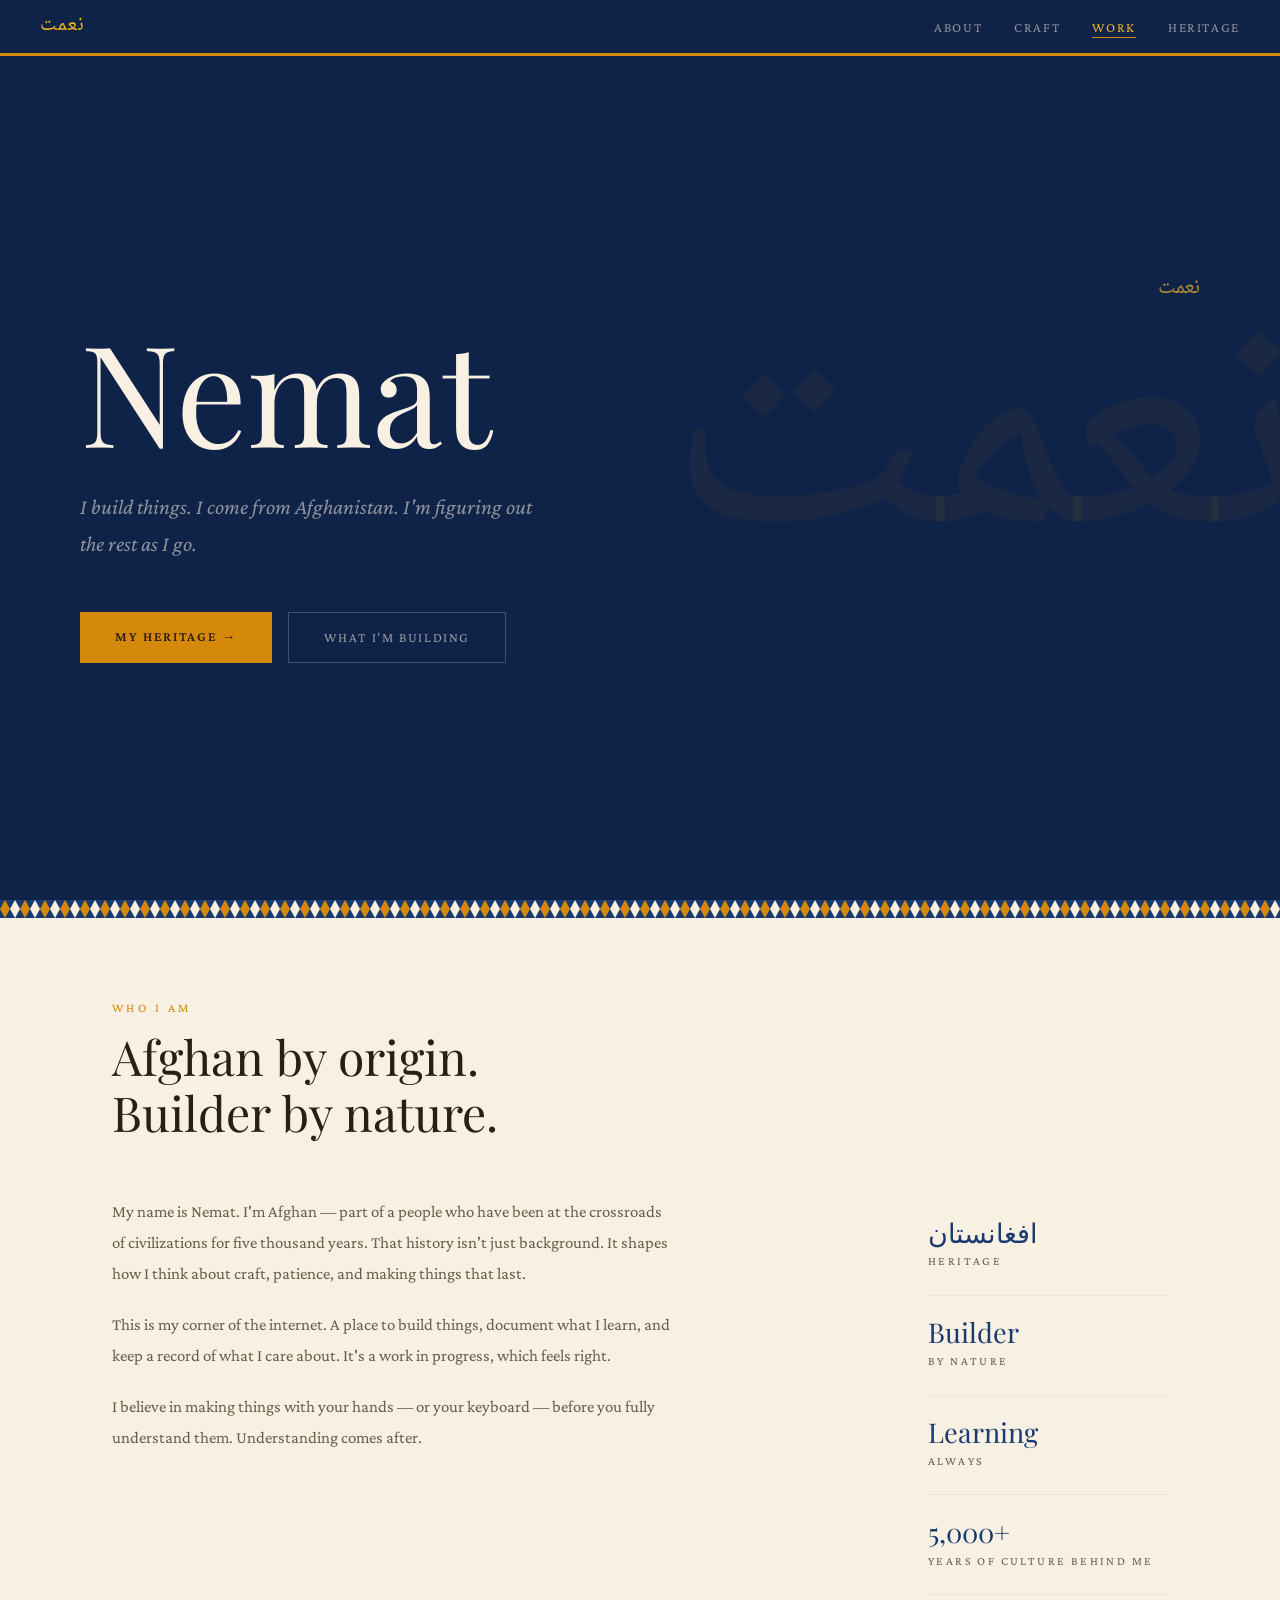
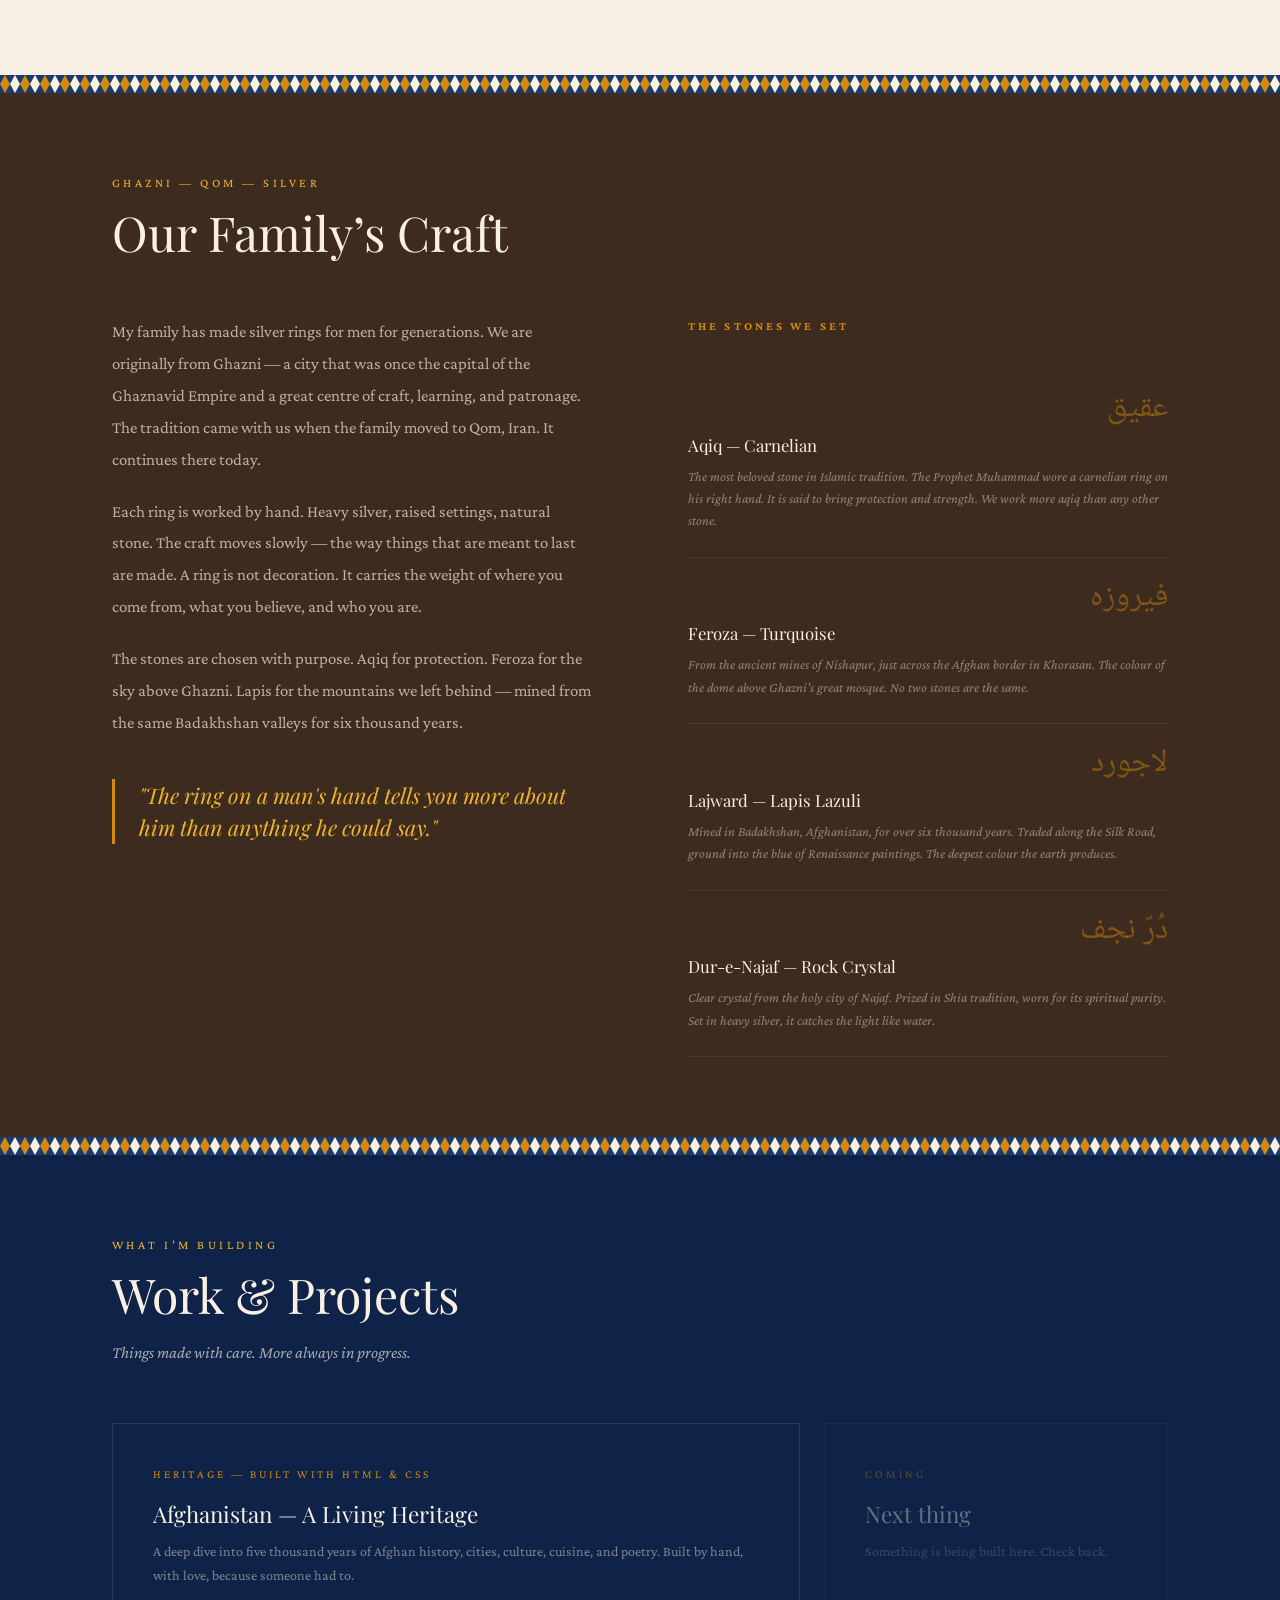
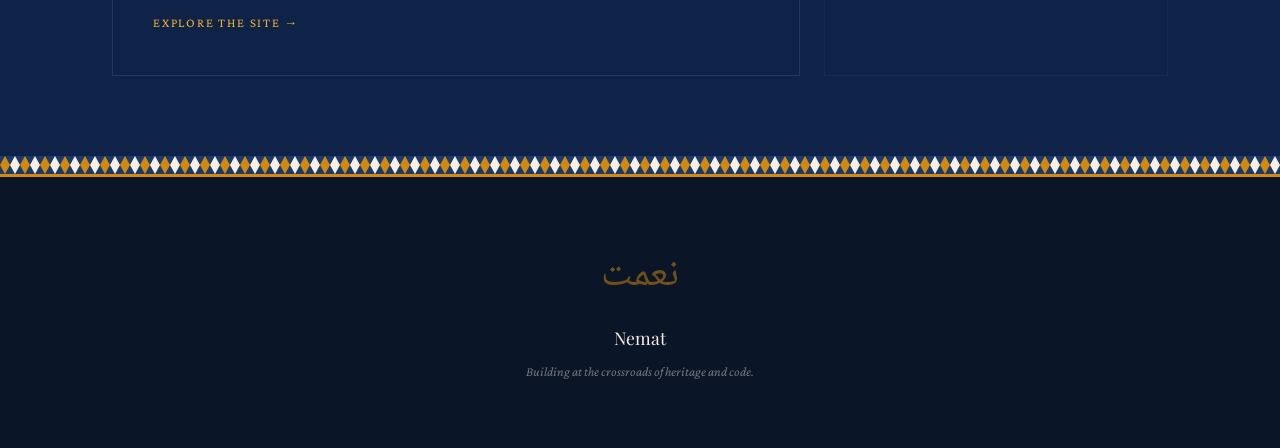
==== commit 2b33f854: "feat: add family silversmithing craft to both pages Personal homepage: new 'Our Family's Craft' sect" ====
--- a/index.html
+++ b/index.html
@@ -17,6 +17,7 @@
     </button>
     <ul id="navMenu">
       <li><a href="#about">About</a></li>
+      <li><a href="#craft">Craft</a></li>
       <li><a href="#work">Work</a></li>
       <li><a href="afghanistan.html">Heritage</a></li>
     </ul>
@@ -74,6 +75,49 @@
   </div>
 
   <div class="carpet-border invert"></div>
+
+  <!-- FAMILY CRAFT -->
+  <div class="section-earth" id="craft">
+    <div class="wrap">
+      <div class="sh">
+        <span class="kicker">Ghazni &mdash; Qom &mdash; Silver</span>
+        <h2>Our Family&rsquo;s Craft</h2>
+      </div>
+      <div class="craft-layout">
+        <div class="craft-story">
+          <p>My family has made silver rings for men for generations. We are originally from Ghazni — a city that was once the capital of the Ghaznavid Empire and a great centre of craft, learning, and patronage. The tradition came with us when the family moved to Qom, Iran. It continues there today.</p>
+          <p>Each ring is worked by hand. Heavy silver, raised settings, natural stone. The craft moves slowly — the way things that are meant to last are made. A ring is not decoration. It carries the weight of where you come from, what you believe, and who you are.</p>
+          <p>The stones are chosen with purpose. Aqiq for protection. Feroza for the sky above Ghazni. Lapis for the mountains we left behind — mined from the same Badakhshan valleys for six thousand years.</p>
+          <blockquote class="craft-quote">"The ring on a man's hand tells you more about him than anything he could say."</blockquote>
+        </div>
+        <div class="craft-stones">
+          <h3>The Stones We Set</h3>
+          <div class="stone-item">
+            <div class="stone-dari" lang="fa">عقیق</div>
+            <div class="stone-name">Aqiq &mdash; Carnelian</div>
+            <div class="stone-note">The most beloved stone in Islamic tradition. The Prophet Muhammad wore a carnelian ring on his right hand. It is said to bring protection and strength. We work more aqiq than any other stone.</div>
+          </div>
+          <div class="stone-item">
+            <div class="stone-dari" lang="fa">فیروزه</div>
+            <div class="stone-name">Feroza &mdash; Turquoise</div>
+            <div class="stone-note">From the ancient mines of Nishapur, just across the Afghan border in Khorasan. The colour of the dome above Ghazni's great mosque. No two stones are the same.</div>
+          </div>
+          <div class="stone-item">
+            <div class="stone-dari" lang="fa">لاجورد</div>
+            <div class="stone-name">Lajward &mdash; Lapis Lazuli</div>
+            <div class="stone-note">Mined in Badakhshan, Afghanistan, for over six thousand years. Traded along the Silk Road, ground into the blue of Renaissance paintings. The deepest colour the earth produces.</div>
+          </div>
+          <div class="stone-item">
+            <div class="stone-dari" lang="fa">دُرّ نجف</div>
+            <div class="stone-name">Dur-e-Najaf &mdash; Rock Crystal</div>
+            <div class="stone-note">Clear crystal from the holy city of Najaf. Prized in Shia tradition, worn for its spiritual purity. Set in heavy silver, it catches the light like water.</div>
+          </div>
+        </div>
+      </div>
+    </div>
+  </div>
+
+  <div class="carpet-border"></div>
 
   <!-- WORK -->
   <div class="section-dark" id="work">
--- a/style.css
+++ b/style.css
@@ -1000,6 +1000,74 @@
 
 .lang-pill strong { color: var(--saffron-lt); font-style: normal; }
 
+/* ─── CRAFT SECTION ─────────────────────── */
+.craft-layout {
+  display: grid;
+  grid-template-columns: 1fr 1fr;
+  gap: 6rem;
+  align-items: start;
+}
+
+.craft-story p {
+  font-size: 1.05rem;
+  color: rgba(247,240,227,0.68);
+  line-height: 1.9;
+  margin-bottom: 1.25rem;
+}
+
+.craft-quote {
+  font-family: 'Playfair Display', serif;
+  font-size: 1.35rem;
+  font-style: italic;
+  color: var(--saffron-lt);
+  padding-left: 1.5rem;
+  border-left: 3px solid var(--saffron);
+  margin-top: 2.5rem;
+  line-height: 1.5;
+}
+
+.craft-stones h3 {
+  font-family: 'Crimson Pro', serif;
+  font-size: 0.75rem;
+  letter-spacing: 0.26em;
+  text-transform: uppercase;
+  color: var(--saffron);
+  margin-bottom: 2rem;
+}
+
+.stone-item {
+  padding: 1.5rem 0;
+  border-bottom: 1px solid rgba(247,240,227,0.07);
+}
+
+.stone-dari {
+  font-family: 'Noto Naskh Arabic', serif;
+  font-size: 2rem;
+  color: rgba(212,137,10,0.45);
+  direction: rtl;
+  line-height: 1;
+  margin-bottom: 0.35rem;
+}
+
+.stone-name {
+  font-family: 'Playfair Display', serif;
+  font-size: 1.05rem;
+  font-weight: 400;
+  color: var(--cream);
+  margin-bottom: 0.35rem;
+}
+
+.stone-note {
+  font-size: 0.85rem;
+  color: rgba(247,240,227,0.45);
+  line-height: 1.65;
+  font-style: italic;
+}
+
+@media (max-width: 768px) {
+  .craft-layout { grid-template-columns: 1fr; gap: 3rem; }
+}
+
 /* ─── REDESIGNED POETRY ──────────────────── */
 .poet-grid {
   display: grid;
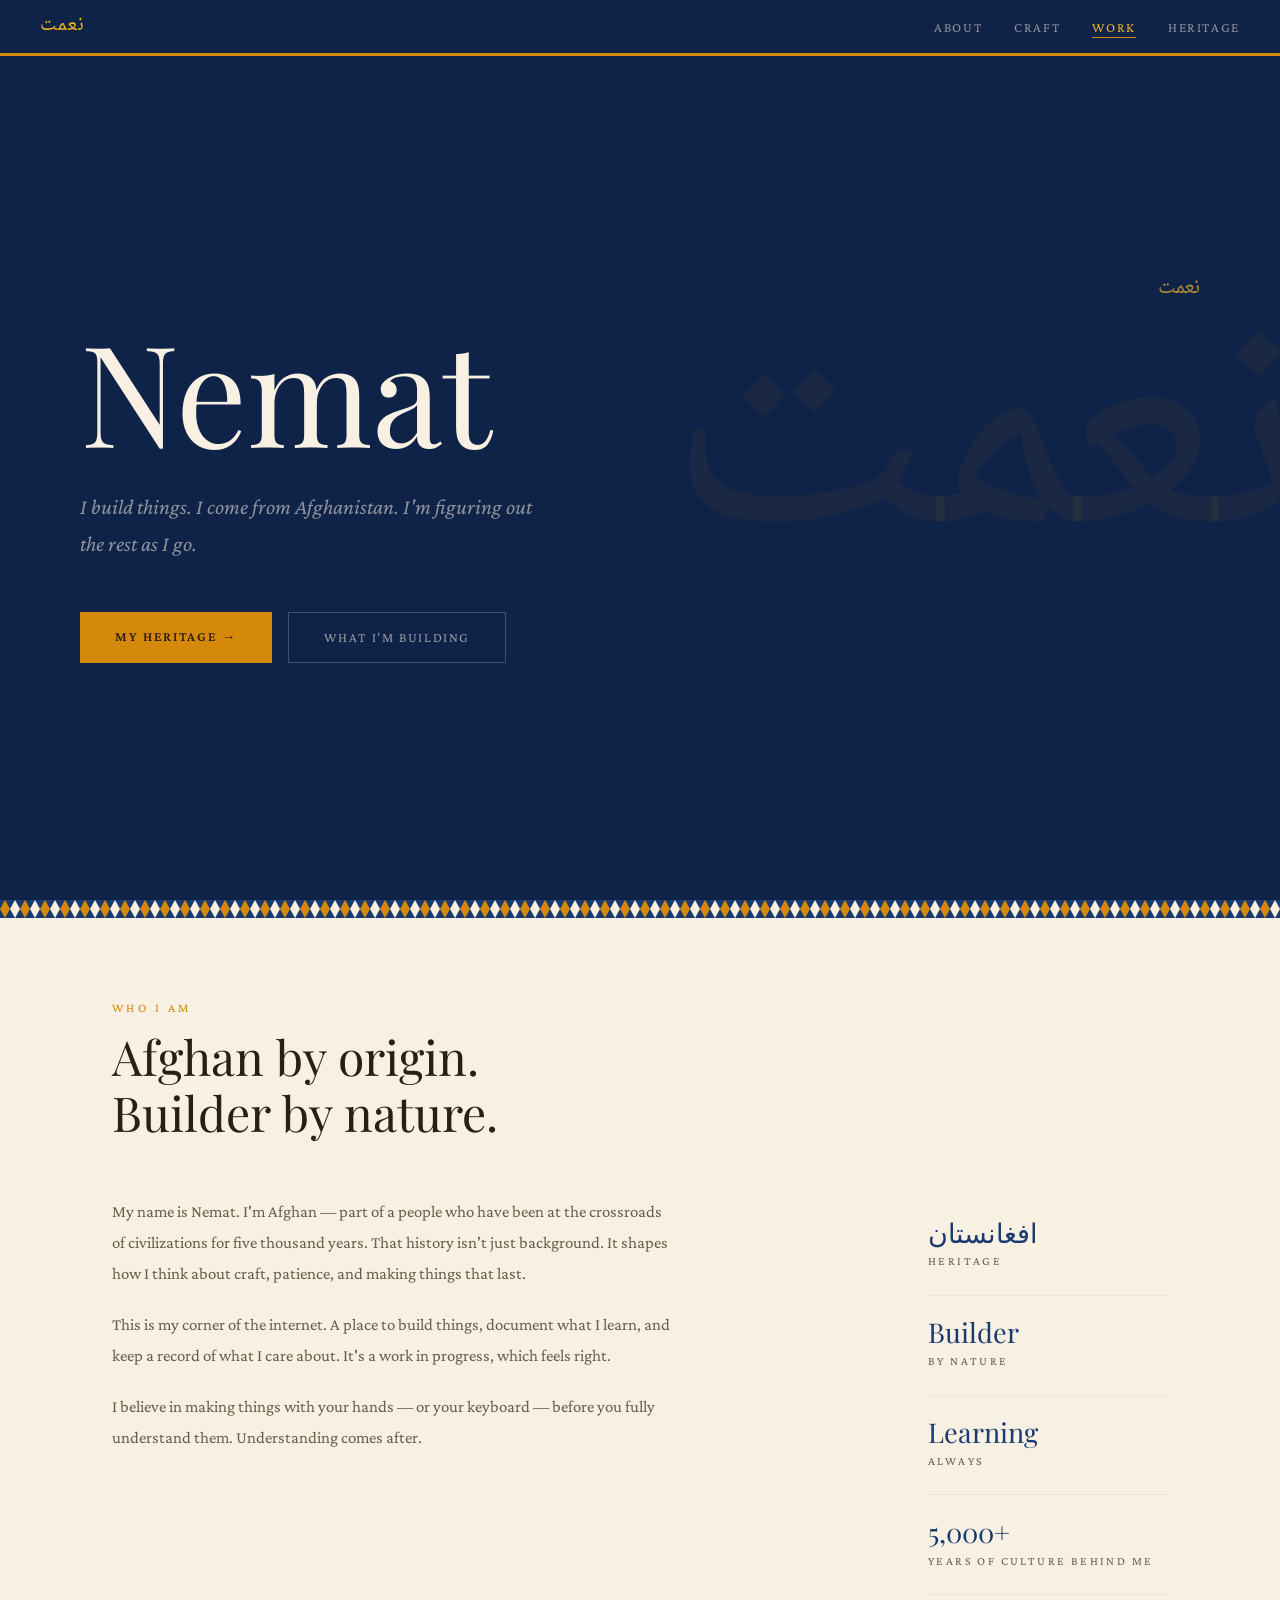
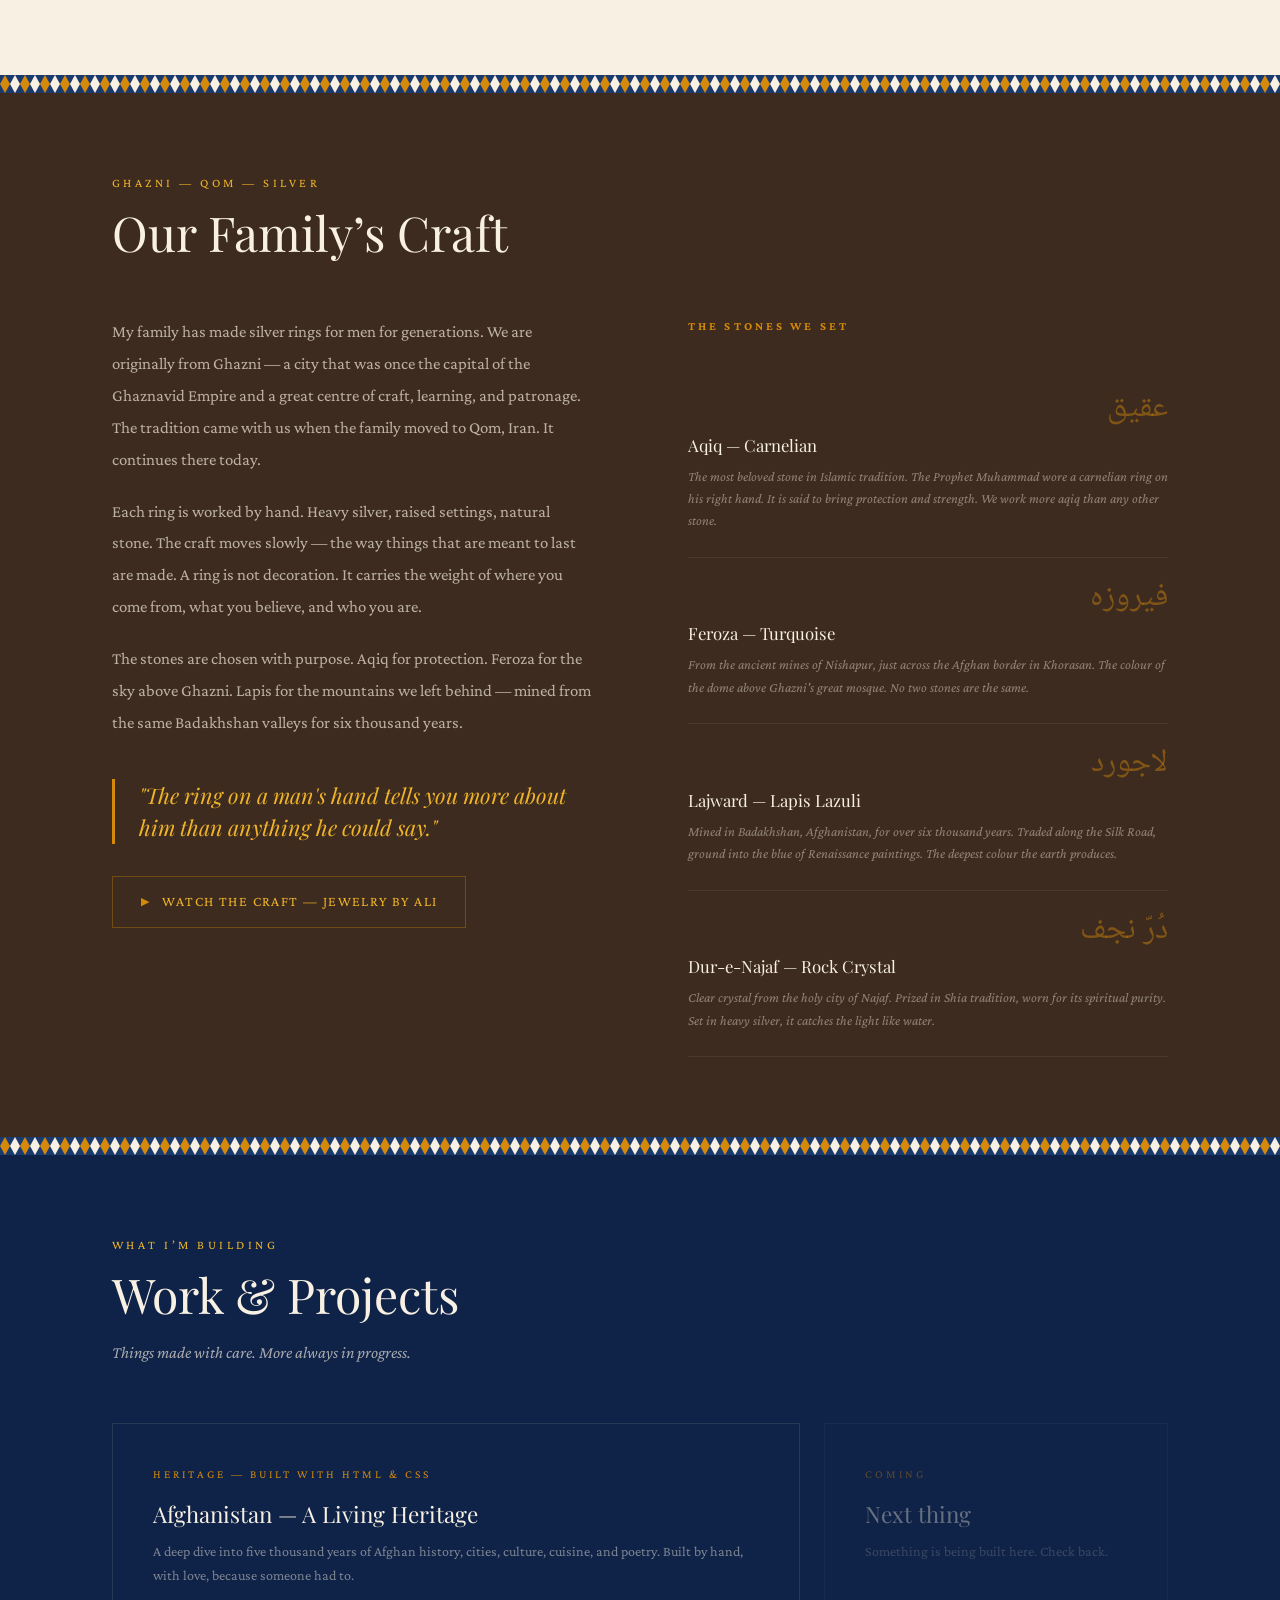
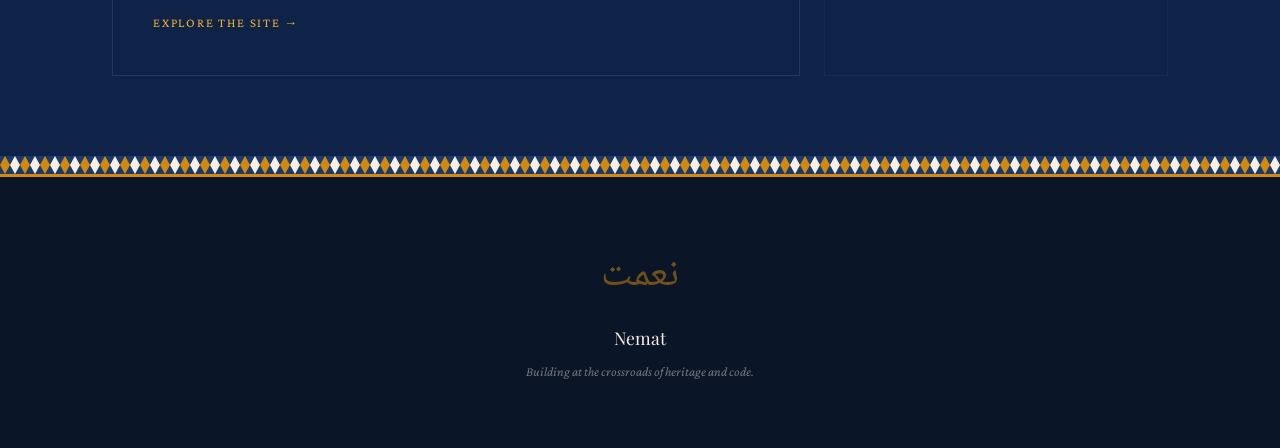
==== commit e3d382a0: "feat: link cousin's YouTube channel from craft section Added 'Watch the craft — Jewelry by Ali' link" ====
--- a/index.html
+++ b/index.html
@@ -89,6 +89,10 @@
           <p>Each ring is worked by hand. Heavy silver, raised settings, natural stone. The craft moves slowly — the way things that are meant to last are made. A ring is not decoration. It carries the weight of where you come from, what you believe, and who you are.</p>
           <p>The stones are chosen with purpose. Aqiq for protection. Feroza for the sky above Ghazni. Lapis for the mountains we left behind — mined from the same Badakhshan valleys for six thousand years.</p>
           <blockquote class="craft-quote">"The ring on a man's hand tells you more about him than anything he could say."</blockquote>
+          <a href="https://www.youtube.com/@Jewelsby_ali" target="_blank" rel="noopener" class="craft-yt-link">
+            <span class="craft-yt-icon" aria-hidden="true">&#9654;</span>
+            Watch the craft — Jewelry by Ali
+          </a>
         </div>
         <div class="craft-stones">
           <h3>The Stones We Set</h3>
--- a/style.css
+++ b/style.css
@@ -1064,6 +1064,33 @@
   font-style: italic;
 }
 
+.craft-yt-link {
+  display: inline-flex;
+  align-items: center;
+  gap: 0.75rem;
+  margin-top: 2rem;
+  padding: 0.8rem 1.75rem;
+  border: 1px solid rgba(212,137,10,0.35);
+  color: var(--saffron-lt);
+  font-family: 'Crimson Pro', serif;
+  font-size: 0.88rem;
+  letter-spacing: 0.1em;
+  text-transform: uppercase;
+  text-decoration: none;
+  transition: border-color 0.2s, background 0.2s, color 0.2s;
+}
+
+.craft-yt-link:hover {
+  border-color: var(--saffron);
+  background: rgba(212,137,10,0.07);
+  color: var(--cream);
+}
+
+.craft-yt-icon {
+  font-size: 0.7rem;
+  color: var(--saffron);
+}
+
 @media (max-width: 768px) {
   .craft-layout { grid-template-columns: 1fr; gap: 3rem; }
 }
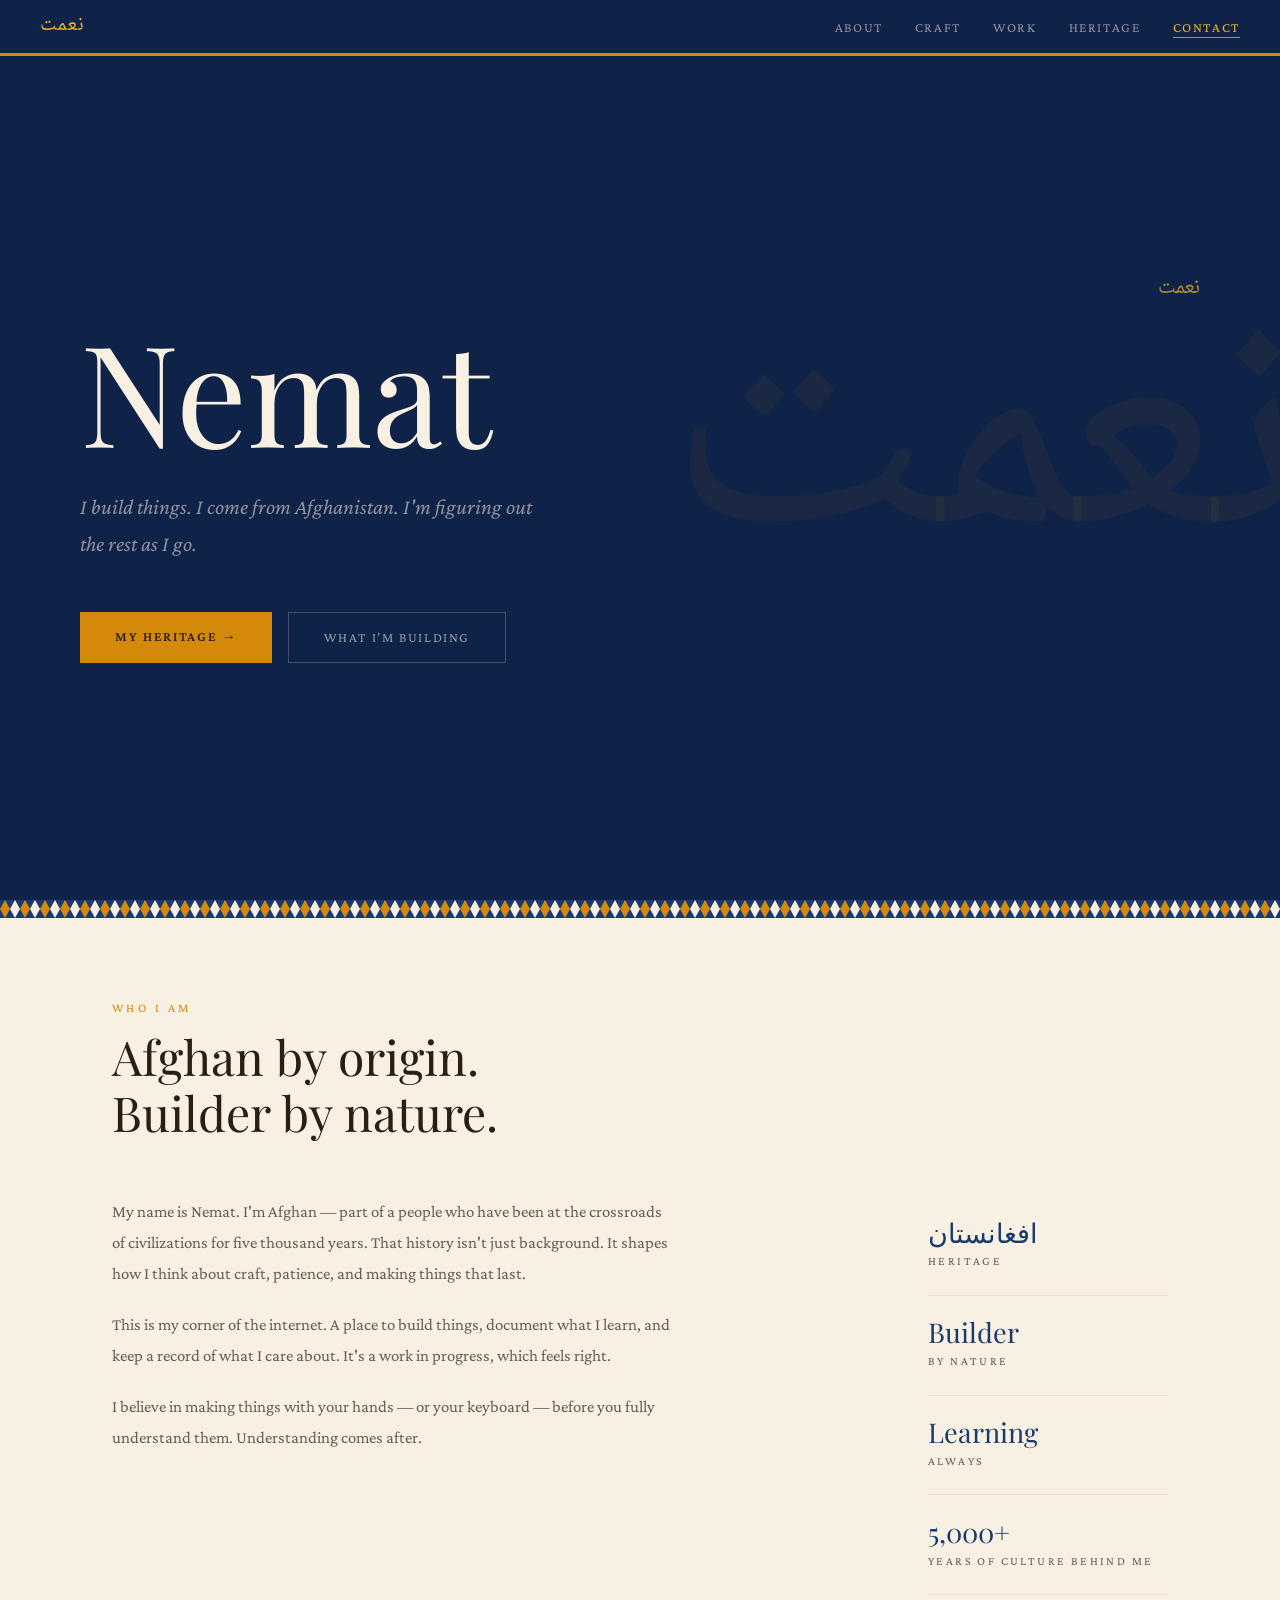
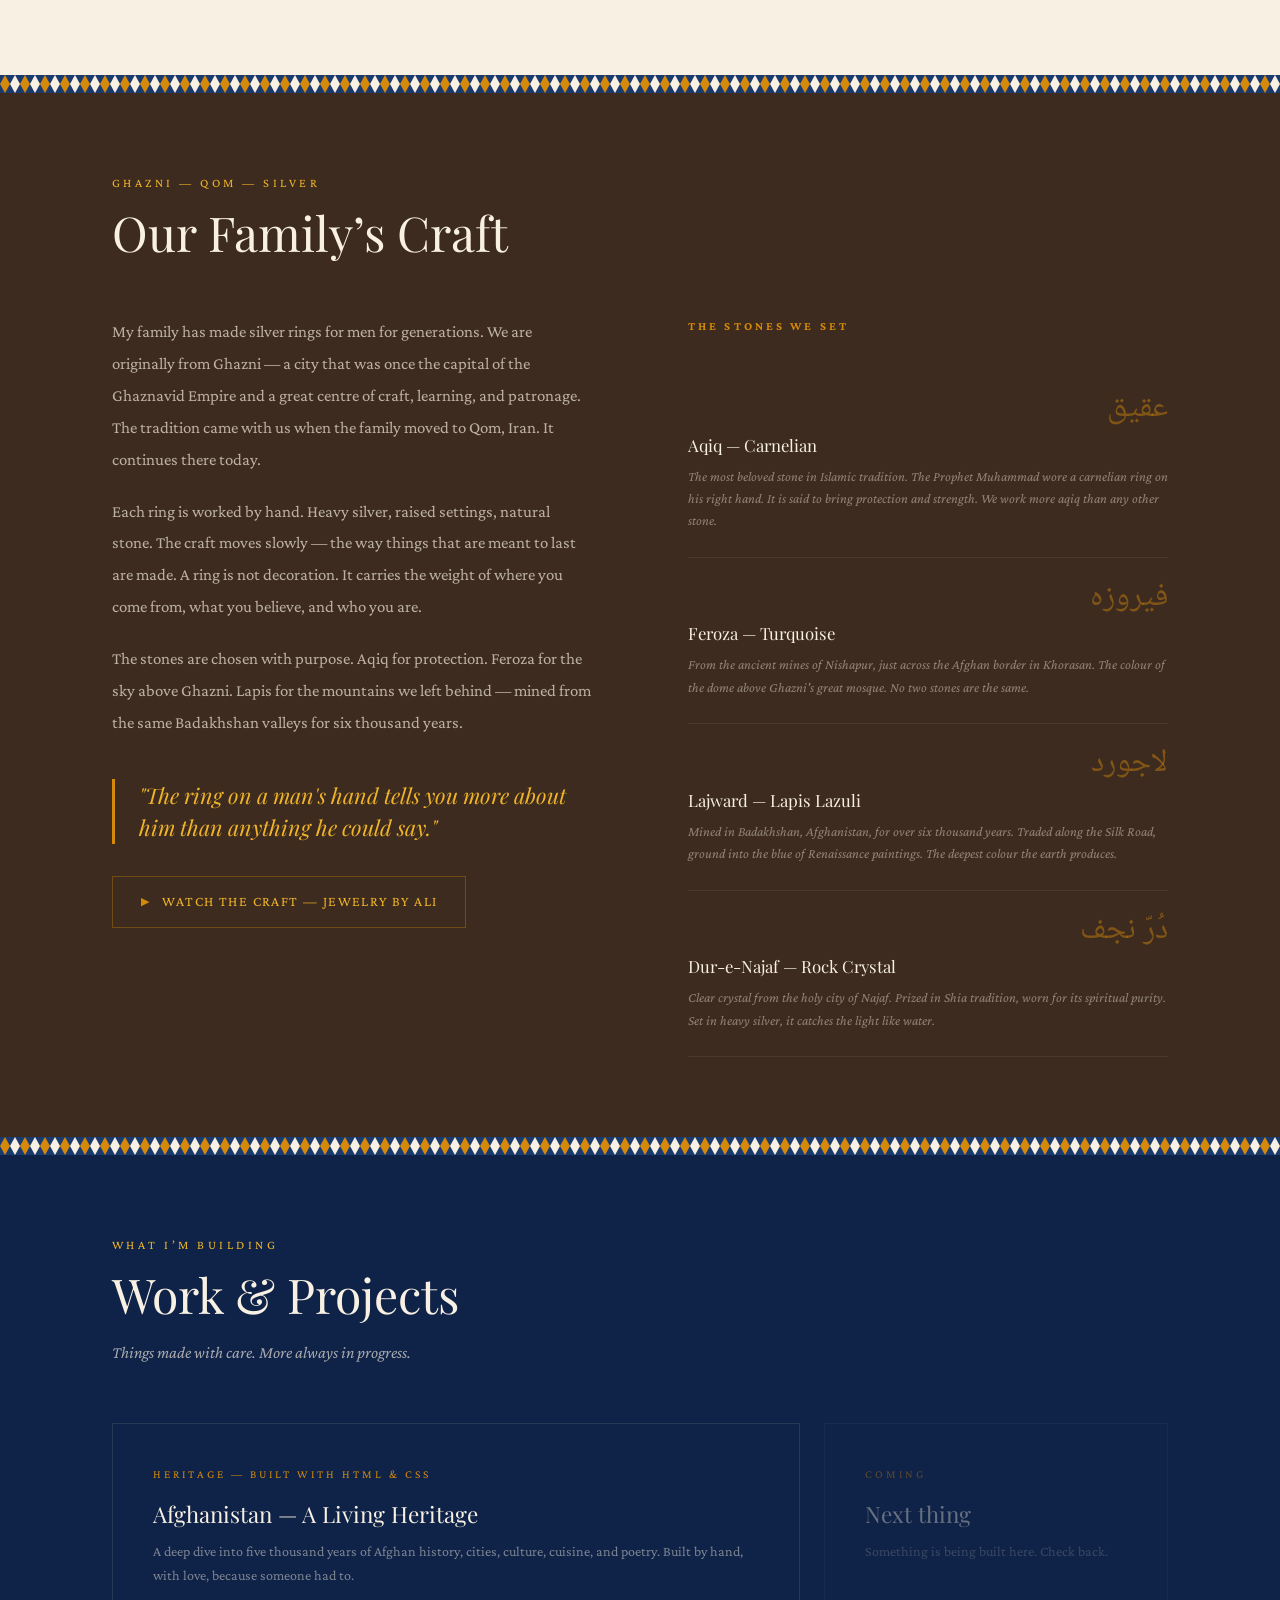
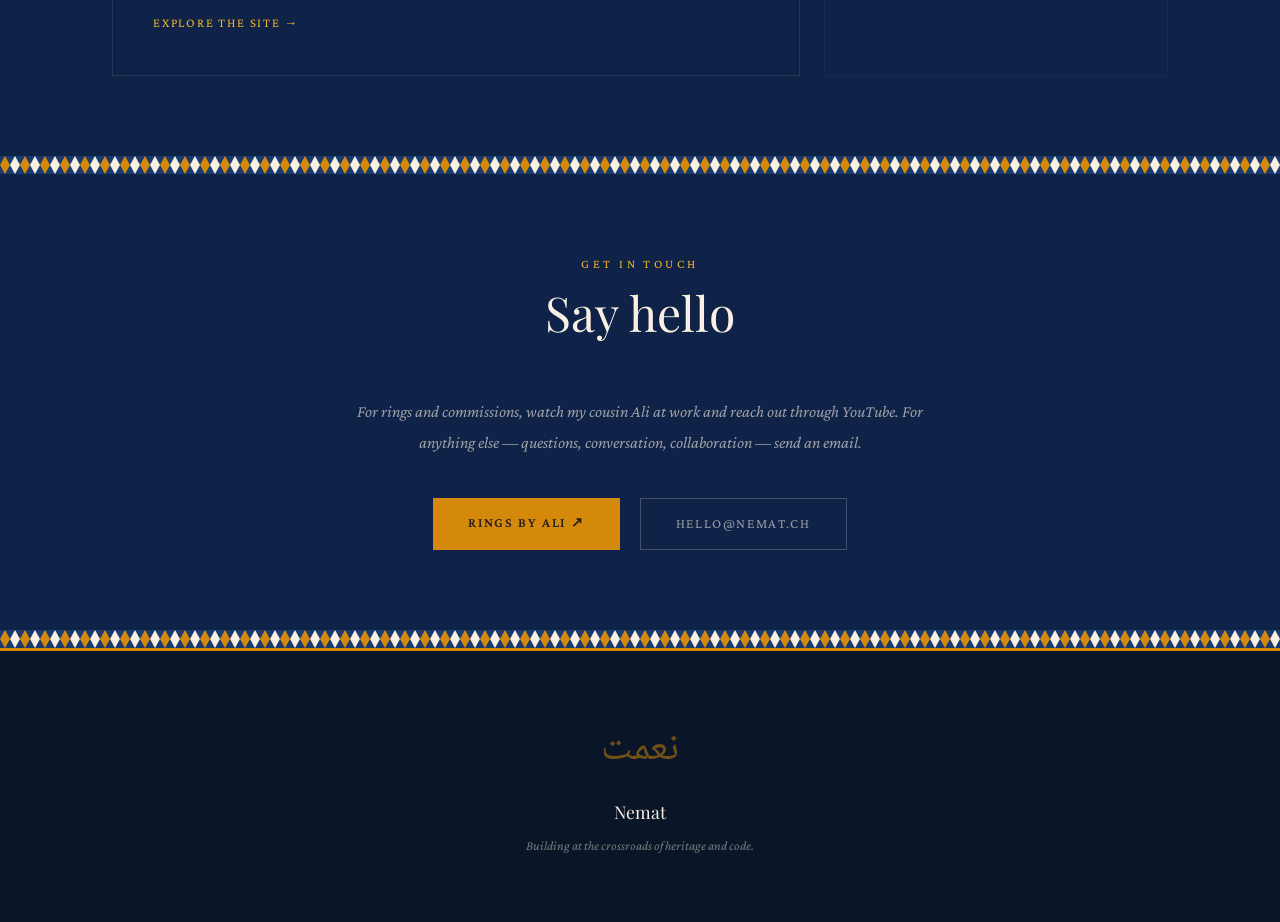
==== commit fd064091: "feat: meta tags, favicon, and contact section - Both pages: full og: and twitter: meta tags for soci" ====
--- a/index.html
+++ b/index.html
@@ -4,6 +4,17 @@
   <meta charset="UTF-8" />
   <meta name="viewport" content="width=device-width, initial-scale=1.0" />
   <title>Nemat</title>
+  <meta name="description" content="Afghan by origin. Builder by nature. My family has made silver rings in Ghazni for generations. This is my corner of the internet.">
+  <meta property="og:type" content="website">
+  <meta property="og:url" content="https://home.nemat.ch">
+  <meta property="og:title" content="Nemat">
+  <meta property="og:description" content="Afghan by origin. Builder by nature. My family has made silver rings in Ghazni for generations.">
+  <meta property="og:image" content="https://upload.wikimedia.org/wikipedia/commons/thumb/b/b2/Lake_in_National_park_in_Band-e_Amir%2C_Bamyan.JPG/1280px-Lake_in_National_park_in_Band-e_Amir%2C_Bamyan.JPG">
+  <meta name="twitter:card" content="summary_large_image">
+  <meta name="twitter:title" content="Nemat">
+  <meta name="twitter:description" content="Afghan by origin. Builder by nature. My family has made silver rings in Ghazni for generations.">
+  <meta name="twitter:image" content="https://upload.wikimedia.org/wikipedia/commons/thumb/b/b2/Lake_in_National_park_in_Band-e_Amir%2C_Bamyan.JPG/1280px-Lake_in_National_park_in_Band-e_Amir%2C_Bamyan.JPG">
+  <link rel="icon" type="image/svg+xml" href="favicon.svg">
   <link rel="preconnect" href="https://fonts.googleapis.com">
   <link href="https://fonts.googleapis.com/css2?family=Playfair+Display:ital,wght@0,400;0,700;1,400&family=Crimson+Pro:ital,wght@0,400;0,600;1,400&family=Noto+Naskh+Arabic&display=swap" rel="stylesheet">
   <link rel="stylesheet" href="style.css">
@@ -20,6 +31,7 @@
       <li><a href="#craft">Craft</a></li>
       <li><a href="#work">Work</a></li>
       <li><a href="afghanistan.html">Heritage</a></li>
+      <li><a href="#contact">Contact</a></li>
     </ul>
   </nav>
 
@@ -147,6 +159,26 @@
     </div>
   </div>
 
+  <div class="carpet-border invert"></div>
+
+  <!-- CONTACT -->
+  <div class="section-dark" id="contact">
+    <div class="wrap" style="text-align:center; max-width:640px; margin:0 auto; padding-top:5rem; padding-bottom:5rem;">
+      <div class="sh" style="align-items:center;">
+        <span class="kicker">Get in touch</span>
+        <h2>Say hello</h2>
+      </div>
+      <p style="font-size:1.05rem; color:rgba(247,240,227,0.6); font-style:italic; line-height:1.85; margin-bottom:2.5rem;">
+        For rings and commissions, watch my cousin Ali at work and reach out through YouTube.
+        For anything else — questions, conversation, collaboration — send an email.
+      </p>
+      <div class="ph-ctas" style="justify-content:center; gap:1.25rem;">
+        <a href="https://www.youtube.com/@Jewelsby_ali" target="_blank" rel="noopener" class="ph-cta-primary">Rings by Ali &nearr;</a>
+        <a href="mailto:hello@nemat.ch" class="ph-cta-secondary">hello@nemat.ch</a>
+      </div>
+    </div>
+  </div>
+
   <div class="carpet-border"></div>
 
   <footer>
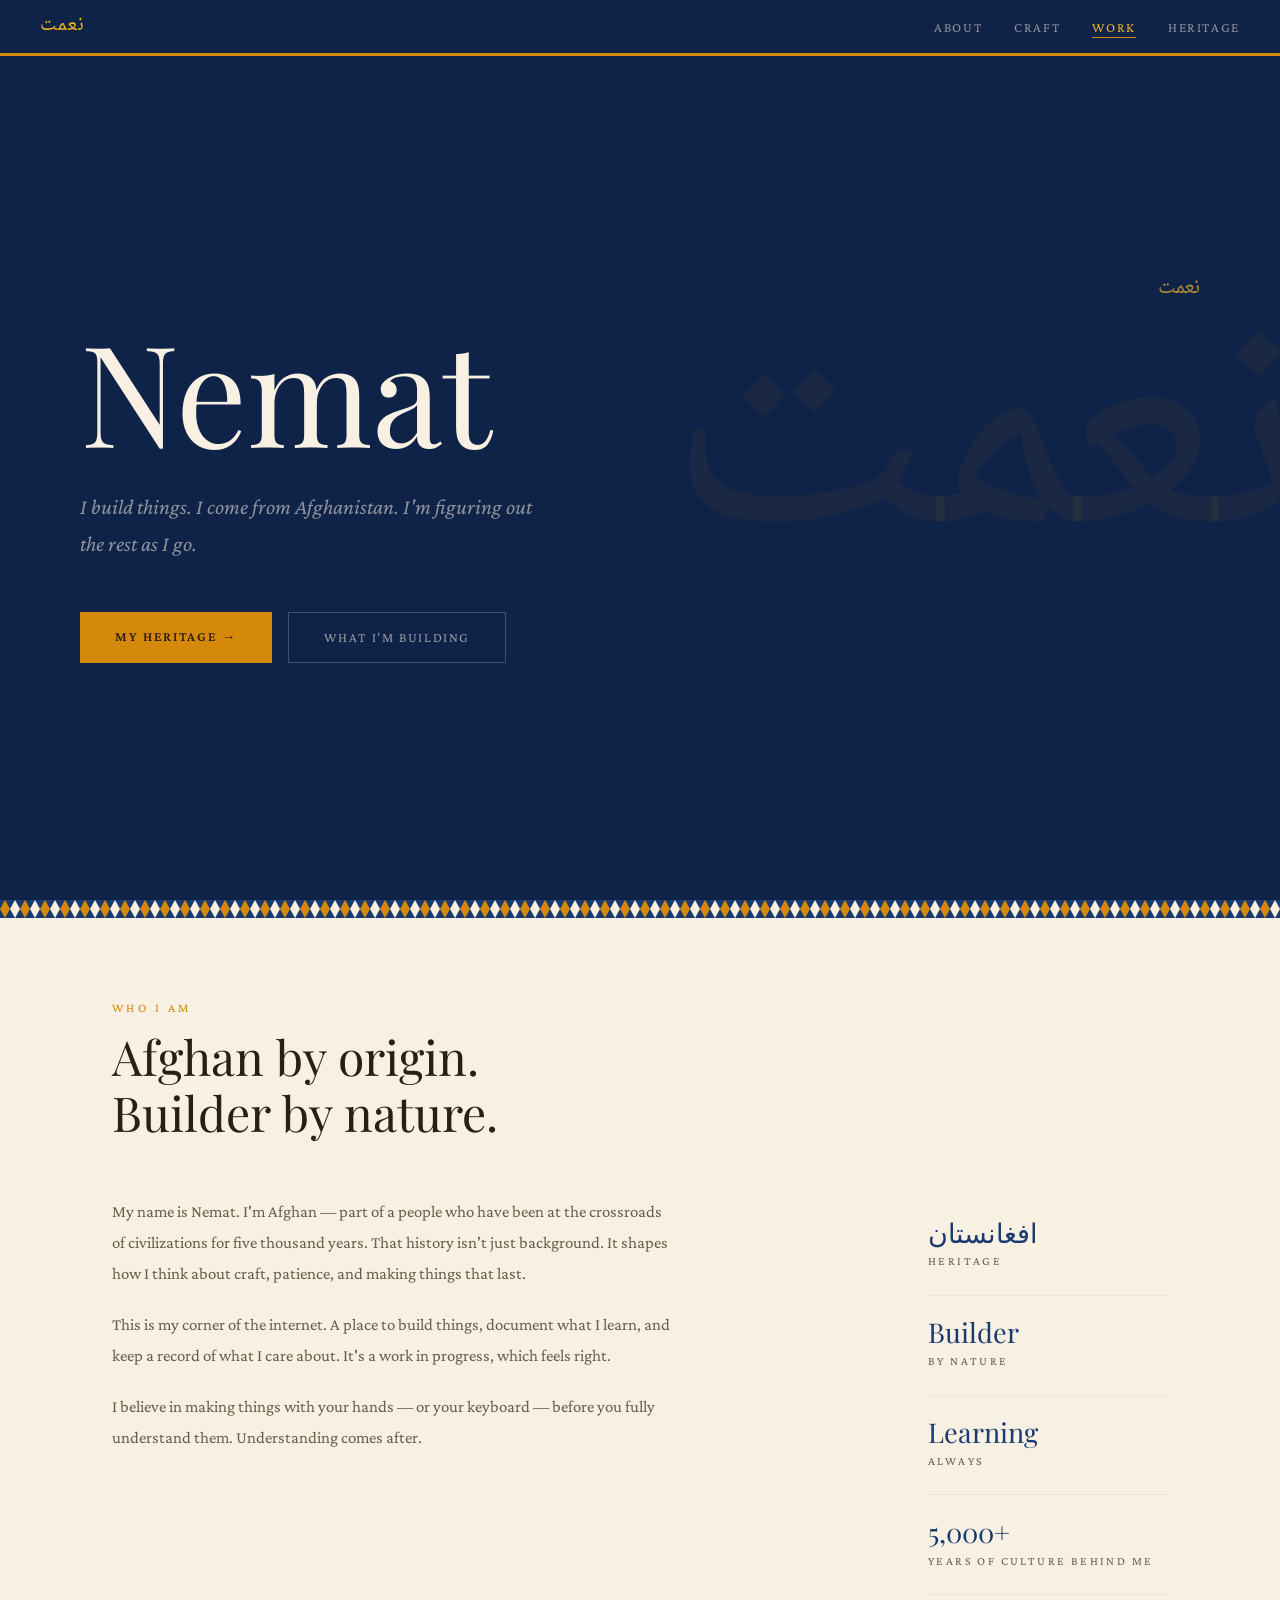
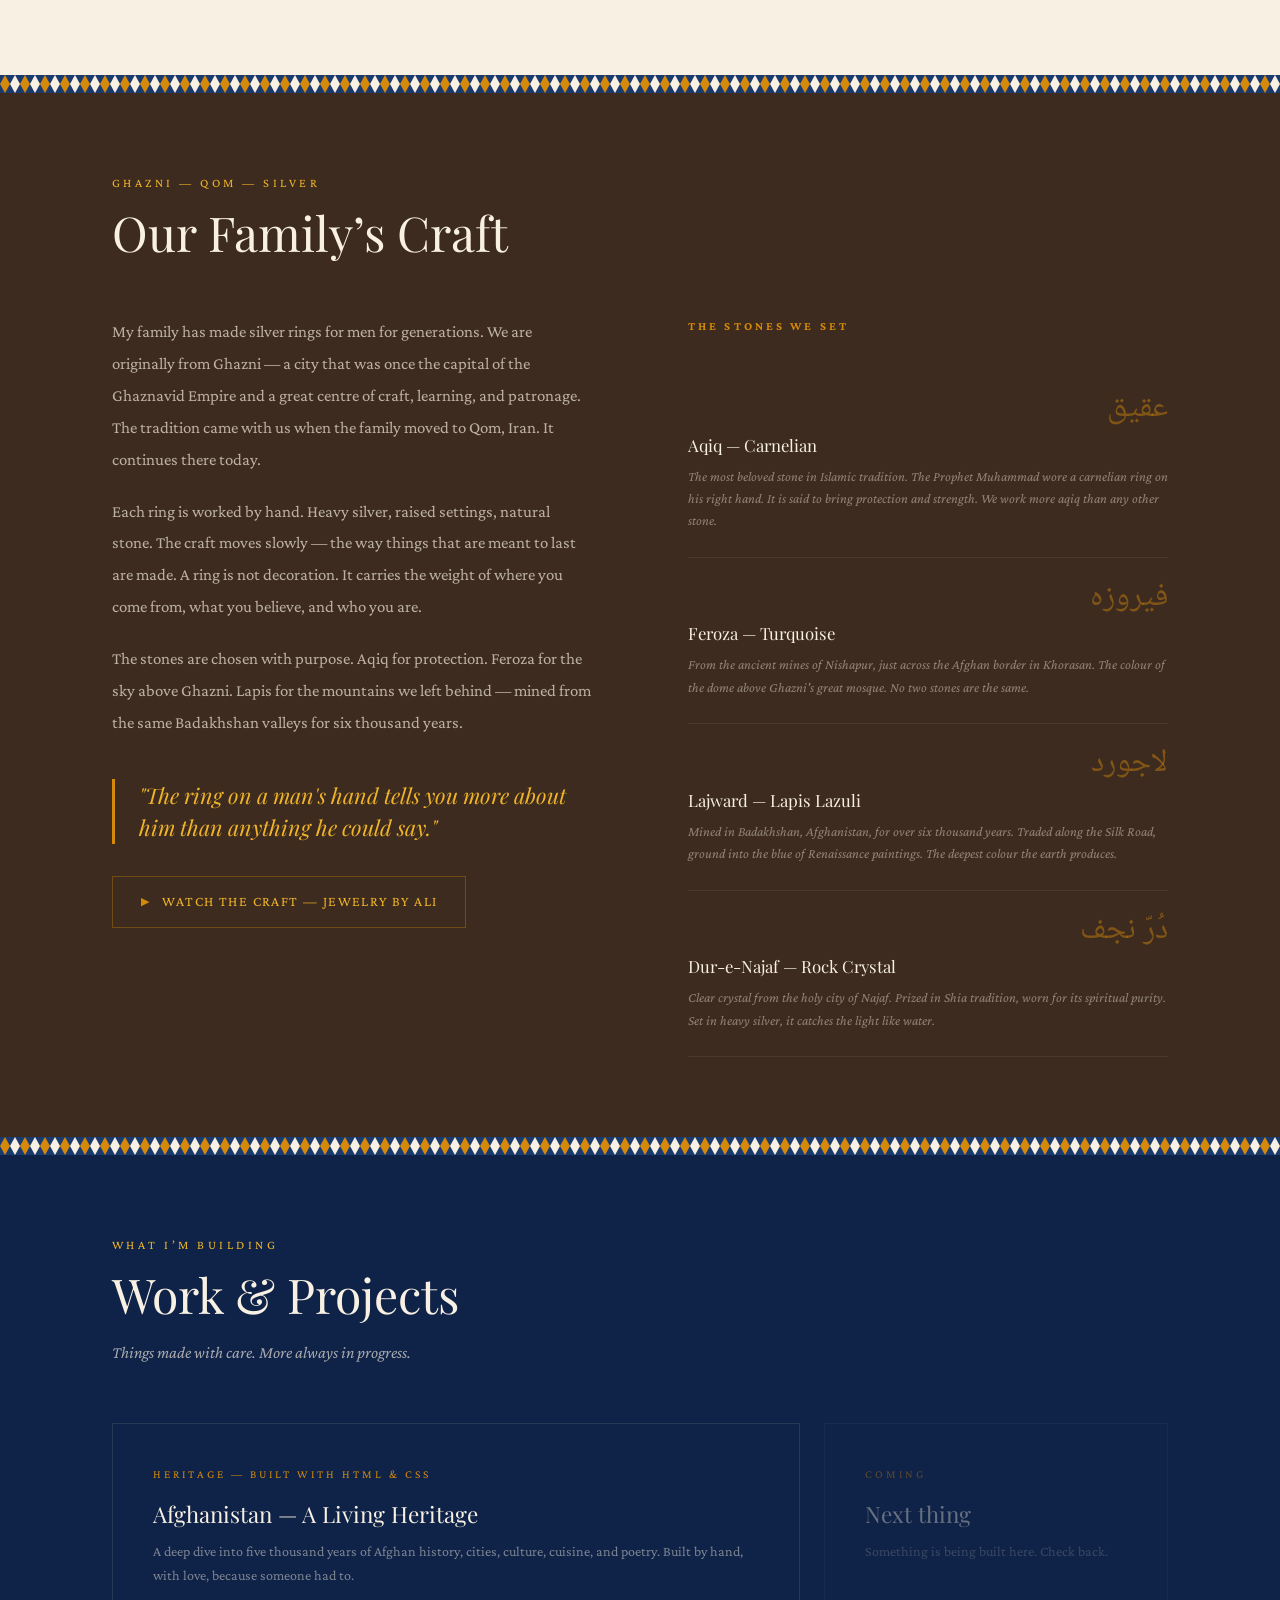
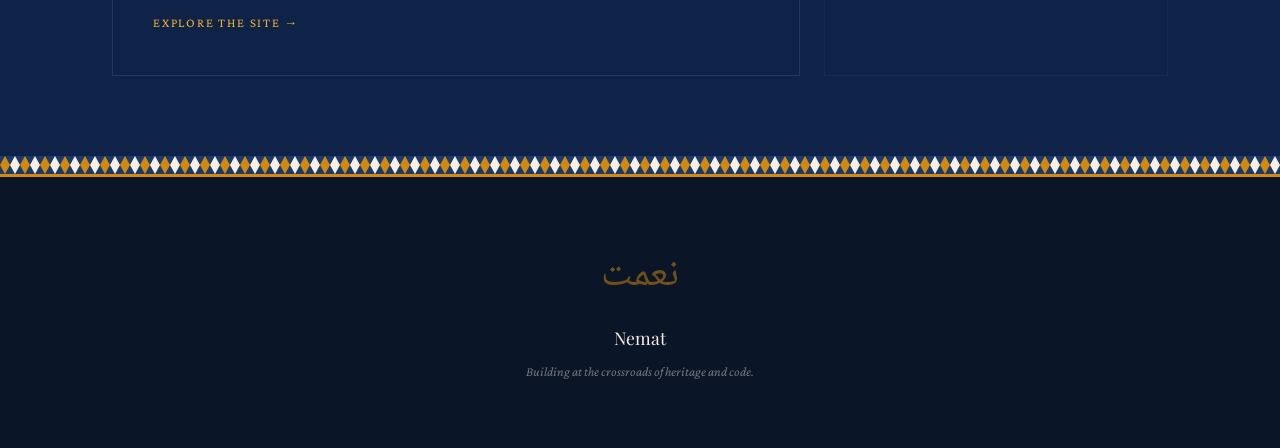
==== commit 3827344e: "remove contact section — no contacts yet" ====
--- a/index.html
+++ b/index.html
@@ -31,7 +31,6 @@
       <li><a href="#craft">Craft</a></li>
       <li><a href="#work">Work</a></li>
       <li><a href="afghanistan.html">Heritage</a></li>
-      <li><a href="#contact">Contact</a></li>
     </ul>
   </nav>
 
@@ -159,26 +158,6 @@
     </div>
   </div>
 
-  <div class="carpet-border invert"></div>
-
-  <!-- CONTACT -->
-  <div class="section-dark" id="contact">
-    <div class="wrap" style="text-align:center; max-width:640px; margin:0 auto; padding-top:5rem; padding-bottom:5rem;">
-      <div class="sh" style="align-items:center;">
-        <span class="kicker">Get in touch</span>
-        <h2>Say hello</h2>
-      </div>
-      <p style="font-size:1.05rem; color:rgba(247,240,227,0.6); font-style:italic; line-height:1.85; margin-bottom:2.5rem;">
-        For rings and commissions, watch my cousin Ali at work and reach out through YouTube.
-        For anything else — questions, conversation, collaboration — send an email.
-      </p>
-      <div class="ph-ctas" style="justify-content:center; gap:1.25rem;">
-        <a href="https://www.youtube.com/@Jewelsby_ali" target="_blank" rel="noopener" class="ph-cta-primary">Rings by Ali &nearr;</a>
-        <a href="mailto:hello@nemat.ch" class="ph-cta-secondary">hello@nemat.ch</a>
-      </div>
-    </div>
-  </div>
-
   <div class="carpet-border"></div>
 
   <footer>
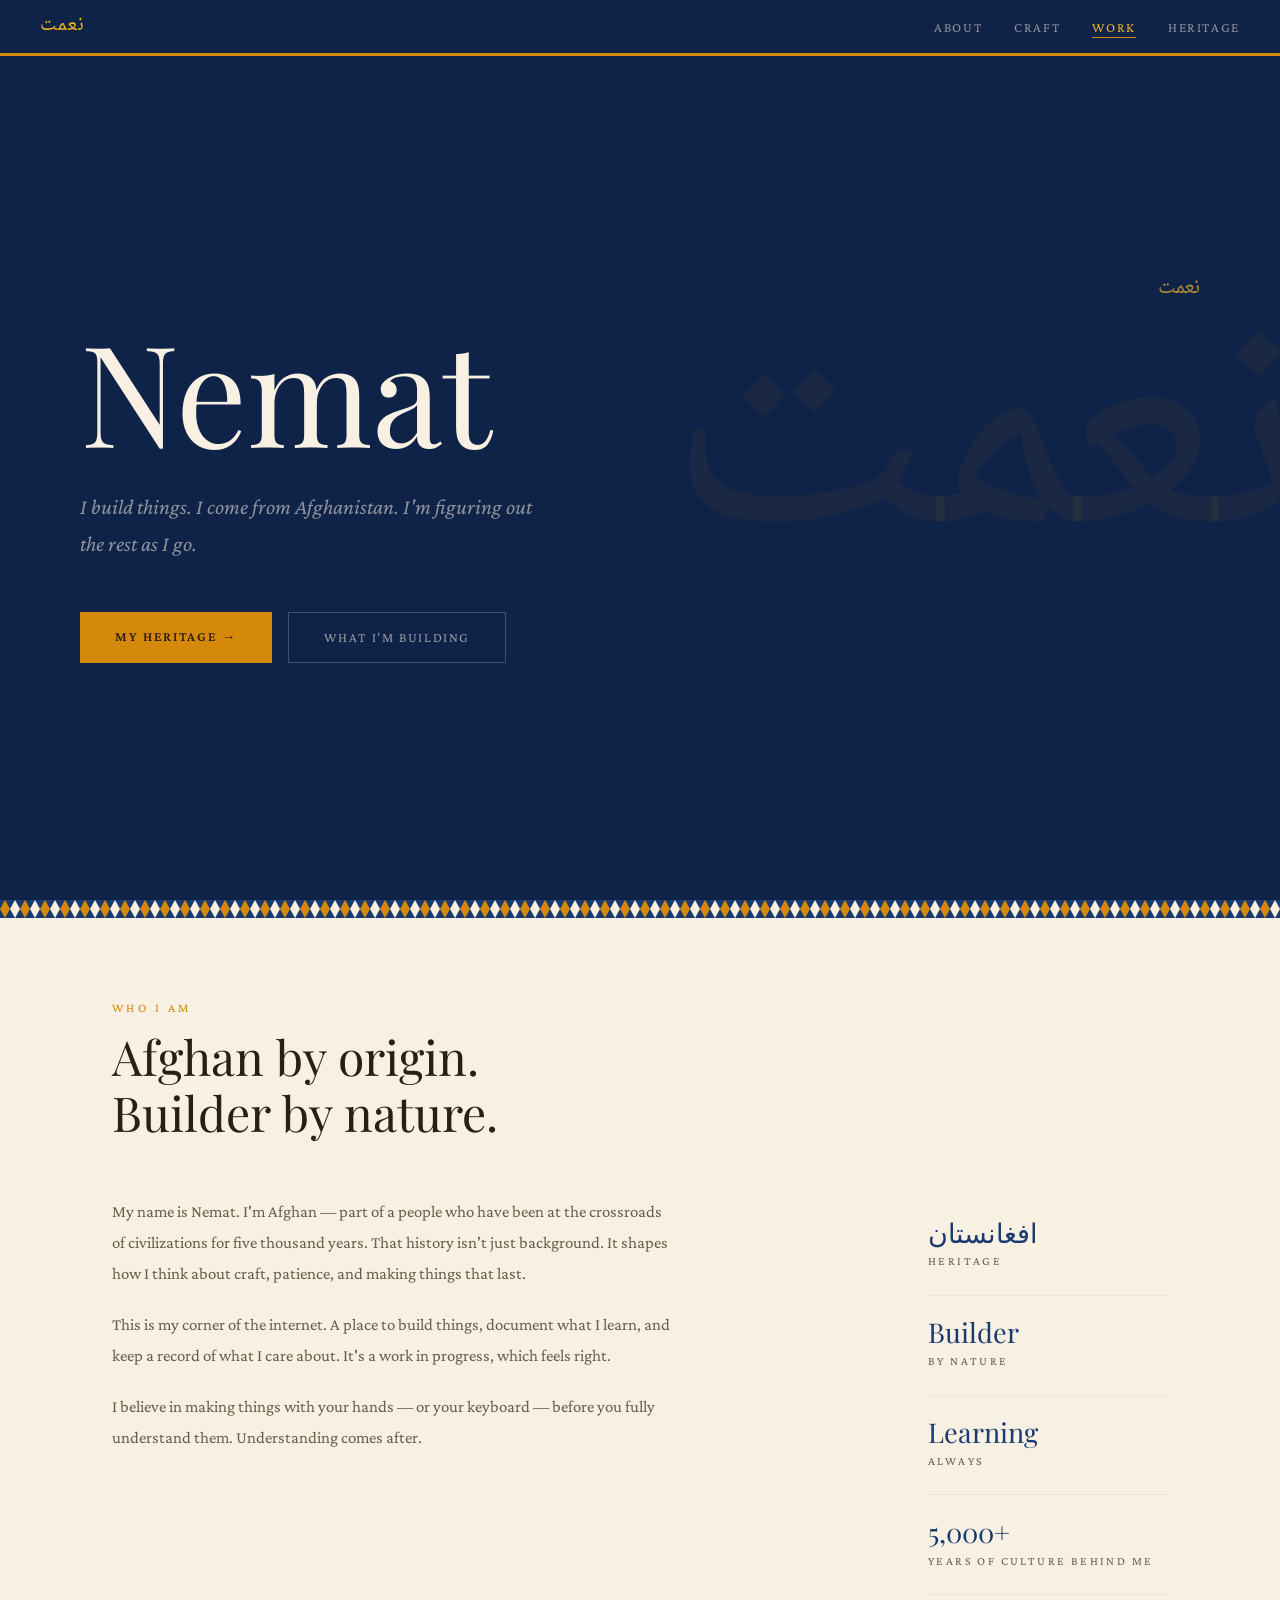
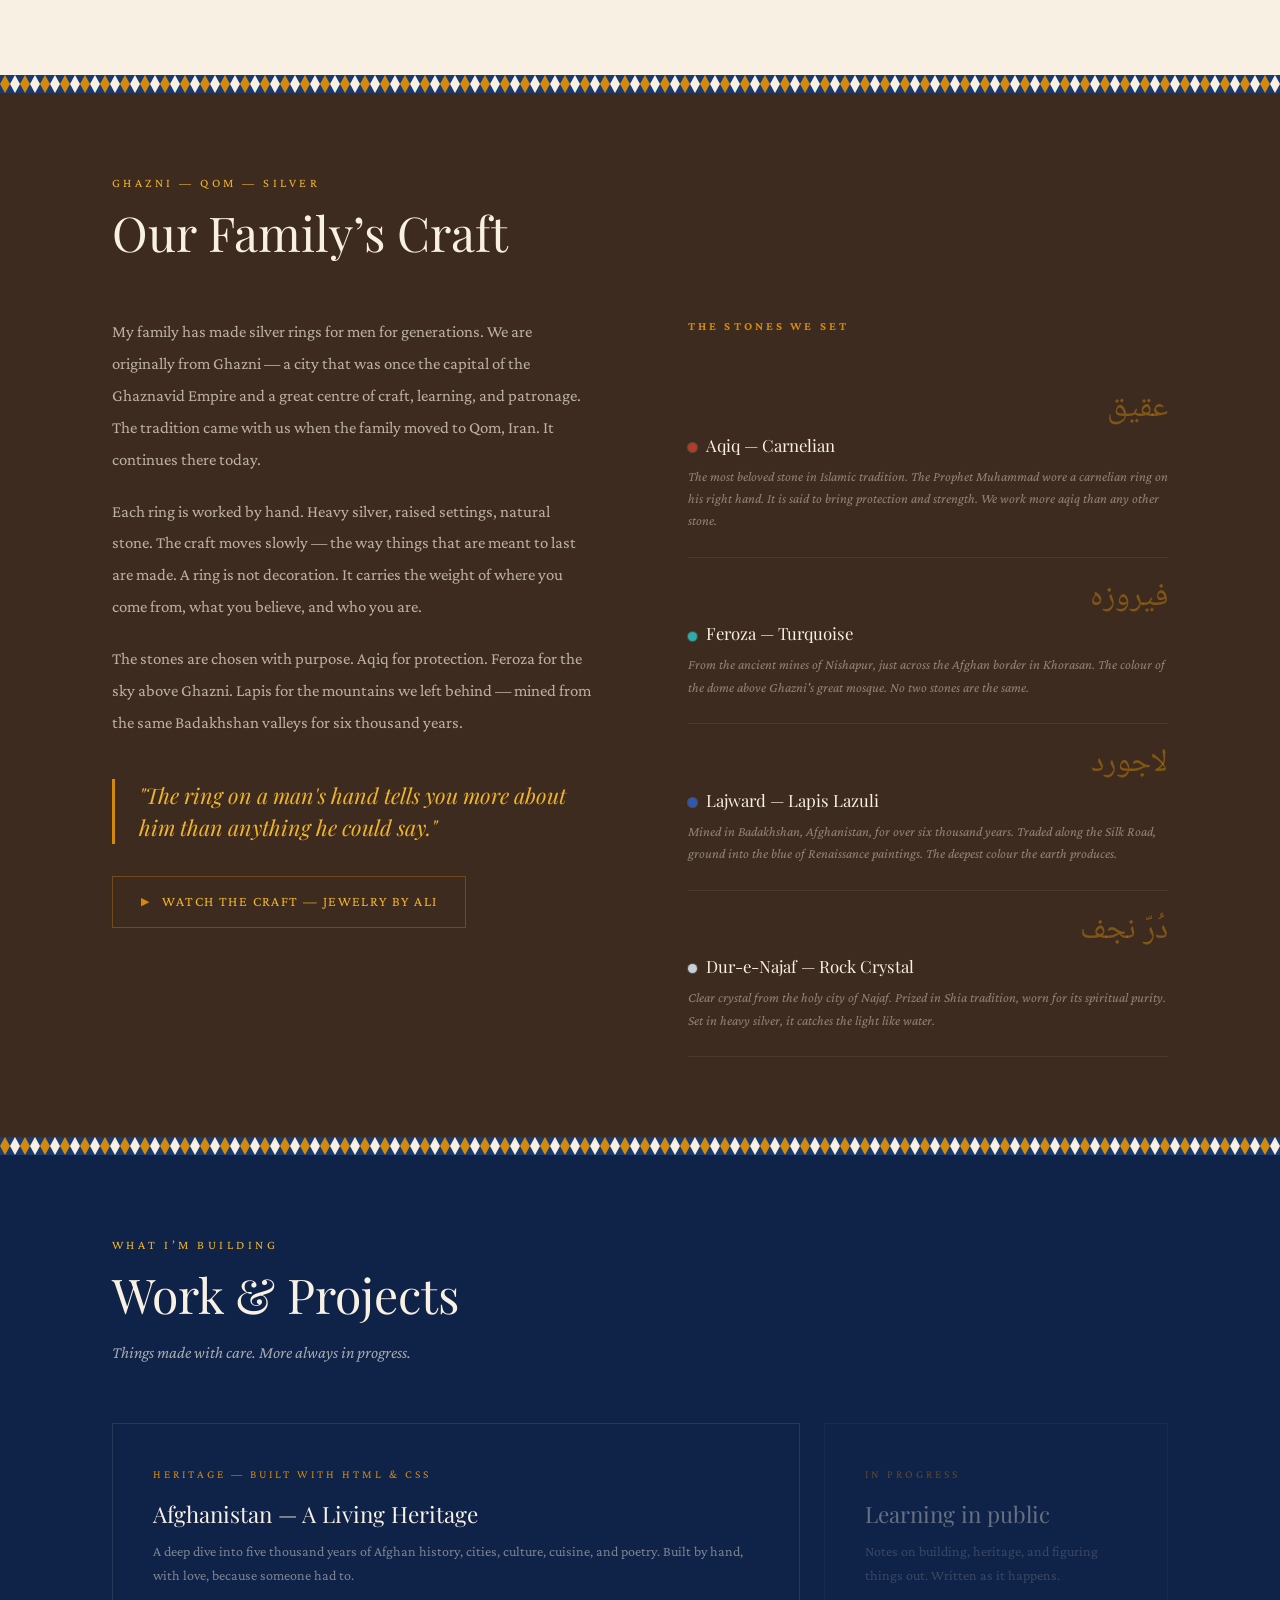
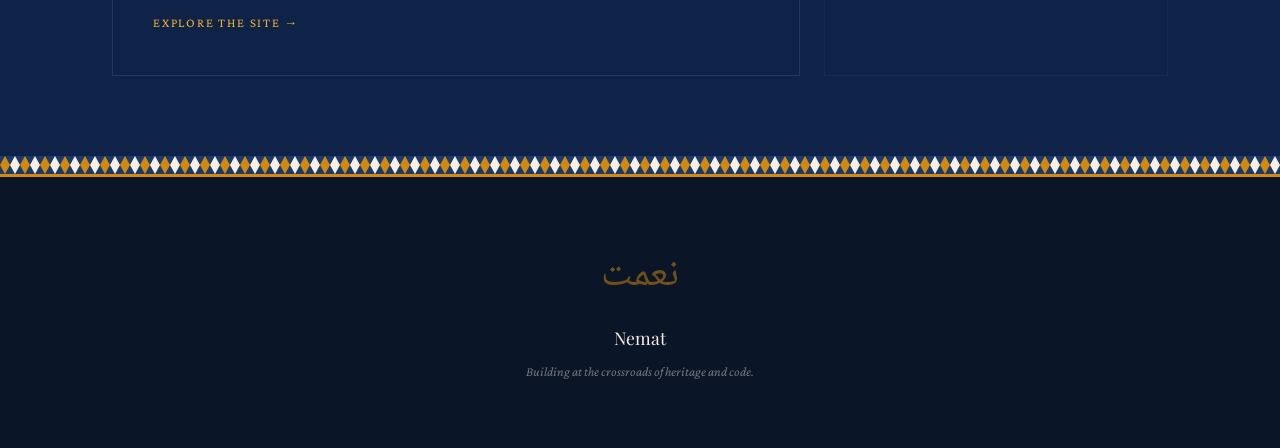
==== commit 0ef3c7bc: "feat: add scroll-to-top, reading progress, fade-in, SEO, and 404 page - Scroll-to-top button on both" ====
--- a/index.html
+++ b/index.html
@@ -18,6 +18,22 @@
   <link rel="preconnect" href="https://fonts.googleapis.com">
   <link href="https://fonts.googleapis.com/css2?family=Playfair+Display:ital,wght@0,400;0,700;1,400&family=Crimson+Pro:ital,wght@0,400;0,600;1,400&family=Noto+Naskh+Arabic&display=swap" rel="stylesheet">
   <link rel="stylesheet" href="style.css">
+  <link rel="canonical" href="https://home.nemat.ch/">
+  <script type="application/ld+json">
+  {
+    "@context": "https://schema.org",
+    "@type": "ProfilePage",
+    "name": "Nemat",
+    "url": "https://home.nemat.ch/",
+    "description": "Afghan by origin. Builder by nature. My family has made silver rings in Ghazni for generations.",
+    "mainEntity": {
+      "@type": "Person",
+      "name": "Nemat",
+      "url": "https://home.nemat.ch/",
+      "description": "Afghan builder with roots in Ghazni. Family craft: silver rings, set with aqiq, feroza, and lapis."
+    }
+  }
+  </script>
 </head>
 <body>
 
@@ -51,8 +67,15 @@
   <div class="carpet-border"></div>
 
   <!-- ABOUT -->
-  <div class="section-light" id="about">
+  <div class="section-light fade-in" id="about">
     <div class="wrap">
+      <img
+        class="sect-banner"
+        src="https://commons.wikimedia.org/wiki/Special:FilePath/Bamyan_Valley_in_2012.jpg"
+        alt="Bamiyan Valley, Afghanistan"
+        loading="lazy"
+        onerror="this.style.display='none'"
+      >
       <div class="sh">
         <span class="kicker">Who I am</span>
         <h2>Afghan by origin.<br>Builder by nature.</h2>
@@ -88,8 +111,15 @@
   <div class="carpet-border invert"></div>
 
   <!-- FAMILY CRAFT -->
-  <div class="section-earth" id="craft">
+  <div class="section-earth fade-in" id="craft">
     <div class="wrap">
+      <img
+        class="sect-banner"
+        src="https://commons.wikimedia.org/wiki/Special:FilePath/Friday_Mosque_in_Herat,_Afghanistan.jpg"
+        alt="Friday Mosque, Herat — Afghan artistry in tilework"
+        loading="lazy"
+        onerror="this.style.display='none'"
+      >
       <div class="sh">
         <span class="kicker">Ghazni &mdash; Qom &mdash; Silver</span>
         <h2>Our Family&rsquo;s Craft</h2>
@@ -109,22 +139,22 @@
           <h3>The Stones We Set</h3>
           <div class="stone-item">
             <div class="stone-dari" lang="fa">عقیق</div>
-            <div class="stone-name">Aqiq &mdash; Carnelian</div>
+            <div class="stone-name"><span class="stone-dot" style="background:#b53a2a;"></span>Aqiq &mdash; Carnelian</div>
             <div class="stone-note">The most beloved stone in Islamic tradition. The Prophet Muhammad wore a carnelian ring on his right hand. It is said to bring protection and strength. We work more aqiq than any other stone.</div>
           </div>
           <div class="stone-item">
             <div class="stone-dari" lang="fa">فیروزه</div>
-            <div class="stone-name">Feroza &mdash; Turquoise</div>
+            <div class="stone-name"><span class="stone-dot" style="background:#2aadad;"></span>Feroza &mdash; Turquoise</div>
             <div class="stone-note">From the ancient mines of Nishapur, just across the Afghan border in Khorasan. The colour of the dome above Ghazni's great mosque. No two stones are the same.</div>
           </div>
           <div class="stone-item">
             <div class="stone-dari" lang="fa">لاجورد</div>
-            <div class="stone-name">Lajward &mdash; Lapis Lazuli</div>
+            <div class="stone-name"><span class="stone-dot" style="background:#2a5ab5;"></span>Lajward &mdash; Lapis Lazuli</div>
             <div class="stone-note">Mined in Badakhshan, Afghanistan, for over six thousand years. Traded along the Silk Road, ground into the blue of Renaissance paintings. The deepest colour the earth produces.</div>
           </div>
           <div class="stone-item">
             <div class="stone-dari" lang="fa">دُرّ نجف</div>
-            <div class="stone-name">Dur-e-Najaf &mdash; Rock Crystal</div>
+            <div class="stone-name"><span class="stone-dot" style="background:#c8cfd8;"></span>Dur-e-Najaf &mdash; Rock Crystal</div>
             <div class="stone-note">Clear crystal from the holy city of Najaf. Prized in Shia tradition, worn for its spiritual purity. Set in heavy silver, it catches the light like water.</div>
           </div>
         </div>
@@ -135,7 +165,7 @@
   <div class="carpet-border"></div>
 
   <!-- WORK -->
-  <div class="section-dark" id="work">
+  <div class="section-dark fade-in" id="work">
     <div class="wrap">
       <div class="sh">
         <span class="kicker">What I&rsquo;m building</span>
@@ -150,9 +180,9 @@
           <div class="ph-project-arrow">Explore the site &rarr;</div>
         </a>
         <div class="ph-project-card ph-project-soon">
-          <div class="ph-project-label">Coming</div>
-          <h3>Next thing</h3>
-          <p>Something is being built here. Check back.</p>
+          <div class="ph-project-label">In progress</div>
+          <h3>Learning in public</h3>
+          <p>Notes on building, heritage, and figuring things out. Written as it happens.</p>
         </div>
       </div>
     </div>
@@ -165,6 +195,8 @@
     <div class="footer-title">Nemat</div>
     <p>Building at the crossroads of heritage and code.</p>
   </footer>
+
+  <button id="scroll-top" aria-label="Back to top">&#8593;</button>
 
   <script>
     const toggle = document.getElementById('navToggle');
@@ -198,6 +230,20 @@
     }, { rootMargin: '-20% 0px -60% 0px', threshold: 0 });
 
     sections.forEach(s => observer.observe(s));
+
+    // ── Scroll-to-top ──────────────────────────
+    const scrollTopBtn = document.getElementById('scroll-top');
+    window.addEventListener('scroll', () => {
+      scrollTopBtn.classList.toggle('show', window.scrollY > 400);
+    });
+    scrollTopBtn.addEventListener('click', () => window.scrollTo({ top: 0, behavior: 'smooth' }));
+
+    // ── Fade-in on scroll ──────────────────────
+    const fadeEls = document.querySelectorAll('.fade-in');
+    const fadeObserver = new IntersectionObserver(entries => {
+      entries.forEach(e => { if (e.isIntersecting) { e.target.classList.add('visible'); fadeObserver.unobserve(e.target); } });
+    }, { threshold: 0.08 });
+    fadeEls.forEach(el => fadeObserver.observe(el));
   </script>
 </body>
 </html>
--- a/style.css
+++ b/style.css
@@ -1000,6 +1000,31 @@
 
 .lang-pill strong { color: var(--saffron-lt); font-style: normal; }
 
+/* ─── SECTION BANNER IMAGE ──────────────── */
+.sect-banner {
+  width: 100%;
+  height: 320px;
+  object-fit: cover;
+  display: block;
+  margin-bottom: 3.5rem;
+  filter: brightness(0.82) sepia(12%);
+}
+
+@media (max-width: 768px) {
+  .sect-banner { height: 200px; margin-bottom: 2.5rem; }
+}
+
+/* ─── CULTURE ITEM IMAGE ─────────────────── */
+.cult-item-img {
+  width: 100%;
+  height: 110px;
+  object-fit: cover;
+  margin-bottom: 0.75rem;
+  opacity: 0.72;
+  filter: sepia(12%) brightness(0.9);
+  display: block;
+}
+
 /* ─── CRAFT SECTION ─────────────────────── */
 .craft-layout {
   display: grid;
@@ -1182,3 +1207,74 @@
   .poet-grid { grid-template-columns: 1fr; gap: 2.5rem; padding: 3rem 0; }
   .poet-num { font-size: 4rem; }
 }
+
+
+/* ════════════════════════════════════════════
+   GLOBAL UI COMPONENTS
+   ════════════════════════════════════════════ */
+
+/* ─── FADE-IN ON SCROLL ──────────────────── */
+.fade-in {
+  opacity: 0;
+  transform: translateY(28px);
+  transition: opacity 0.7s ease, transform 0.7s ease;
+}
+.fade-in.visible {
+  opacity: 1;
+  transform: none;
+}
+
+/* ─── READING PROGRESS BAR ───────────────── */
+#read-progress {
+  position: fixed;
+  top: 56px;
+  left: 0;
+  height: 3px;
+  width: 0%;
+  background: linear-gradient(to right, var(--saffron), var(--saffron-lt));
+  z-index: 199;
+  pointer-events: none;
+  transition: width 0.08s linear;
+}
+
+/* ─── SCROLL TO TOP ──────────────────────── */
+#scroll-top {
+  position: fixed;
+  bottom: 2rem;
+  right: 2rem;
+  width: 44px;
+  height: 44px;
+  background: var(--lapis-dk);
+  border: 1px solid rgba(212,137,10,0.5);
+  color: var(--saffron-lt);
+  font-size: 1.1rem;
+  line-height: 1;
+  cursor: pointer;
+  opacity: 0;
+  pointer-events: none;
+  transition: opacity 0.3s, background 0.2s, border-color 0.2s;
+  z-index: 150;
+  display: flex;
+  align-items: center;
+  justify-content: center;
+}
+#scroll-top.show {
+  opacity: 1;
+  pointer-events: auto;
+}
+#scroll-top:hover {
+  background: var(--lapis);
+  border-color: var(--saffron);
+}
+
+/* ─── STONE COLOR DOT ────────────────────── */
+.stone-dot {
+  display: inline-block;
+  width: 9px;
+  height: 9px;
+  border-radius: 50%;
+  margin-right: 0.55rem;
+  vertical-align: middle;
+  flex-shrink: 0;
+  box-shadow: 0 0 0 1px rgba(255,255,255,0.15);
+}
